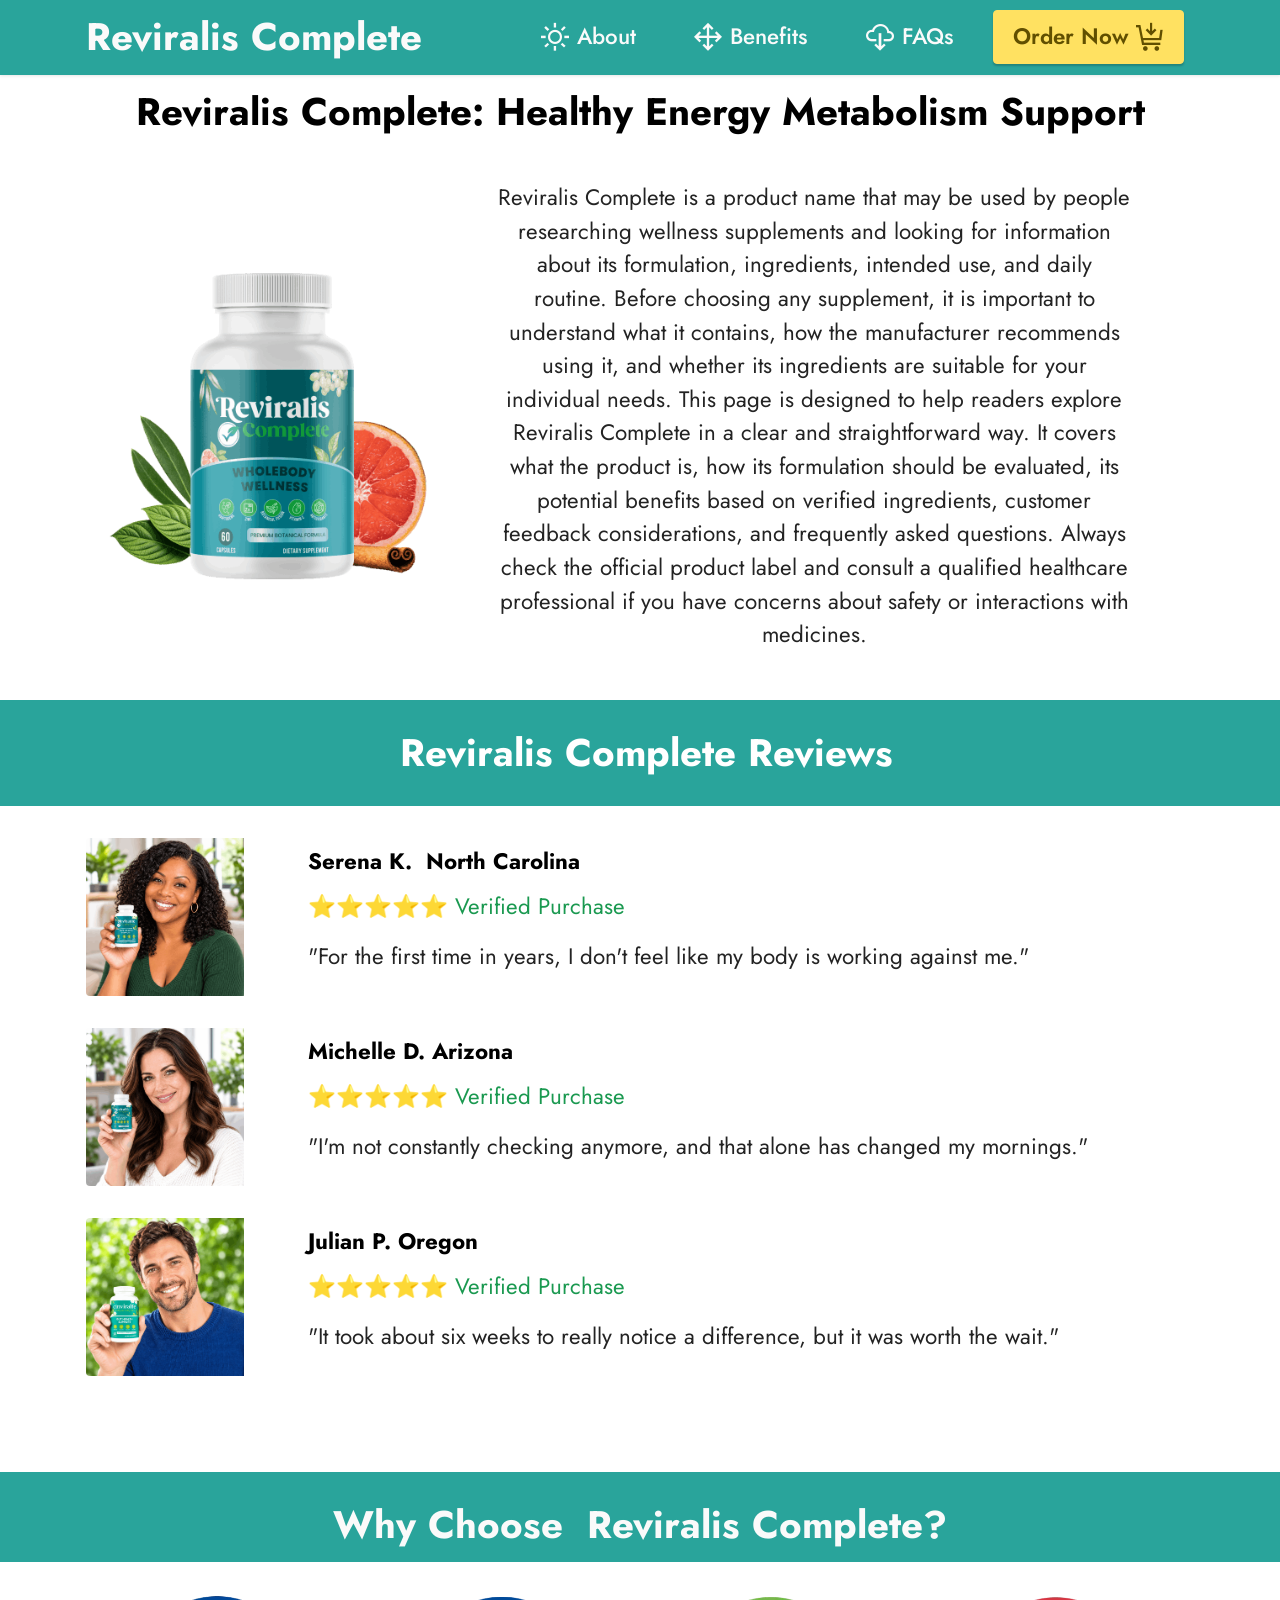
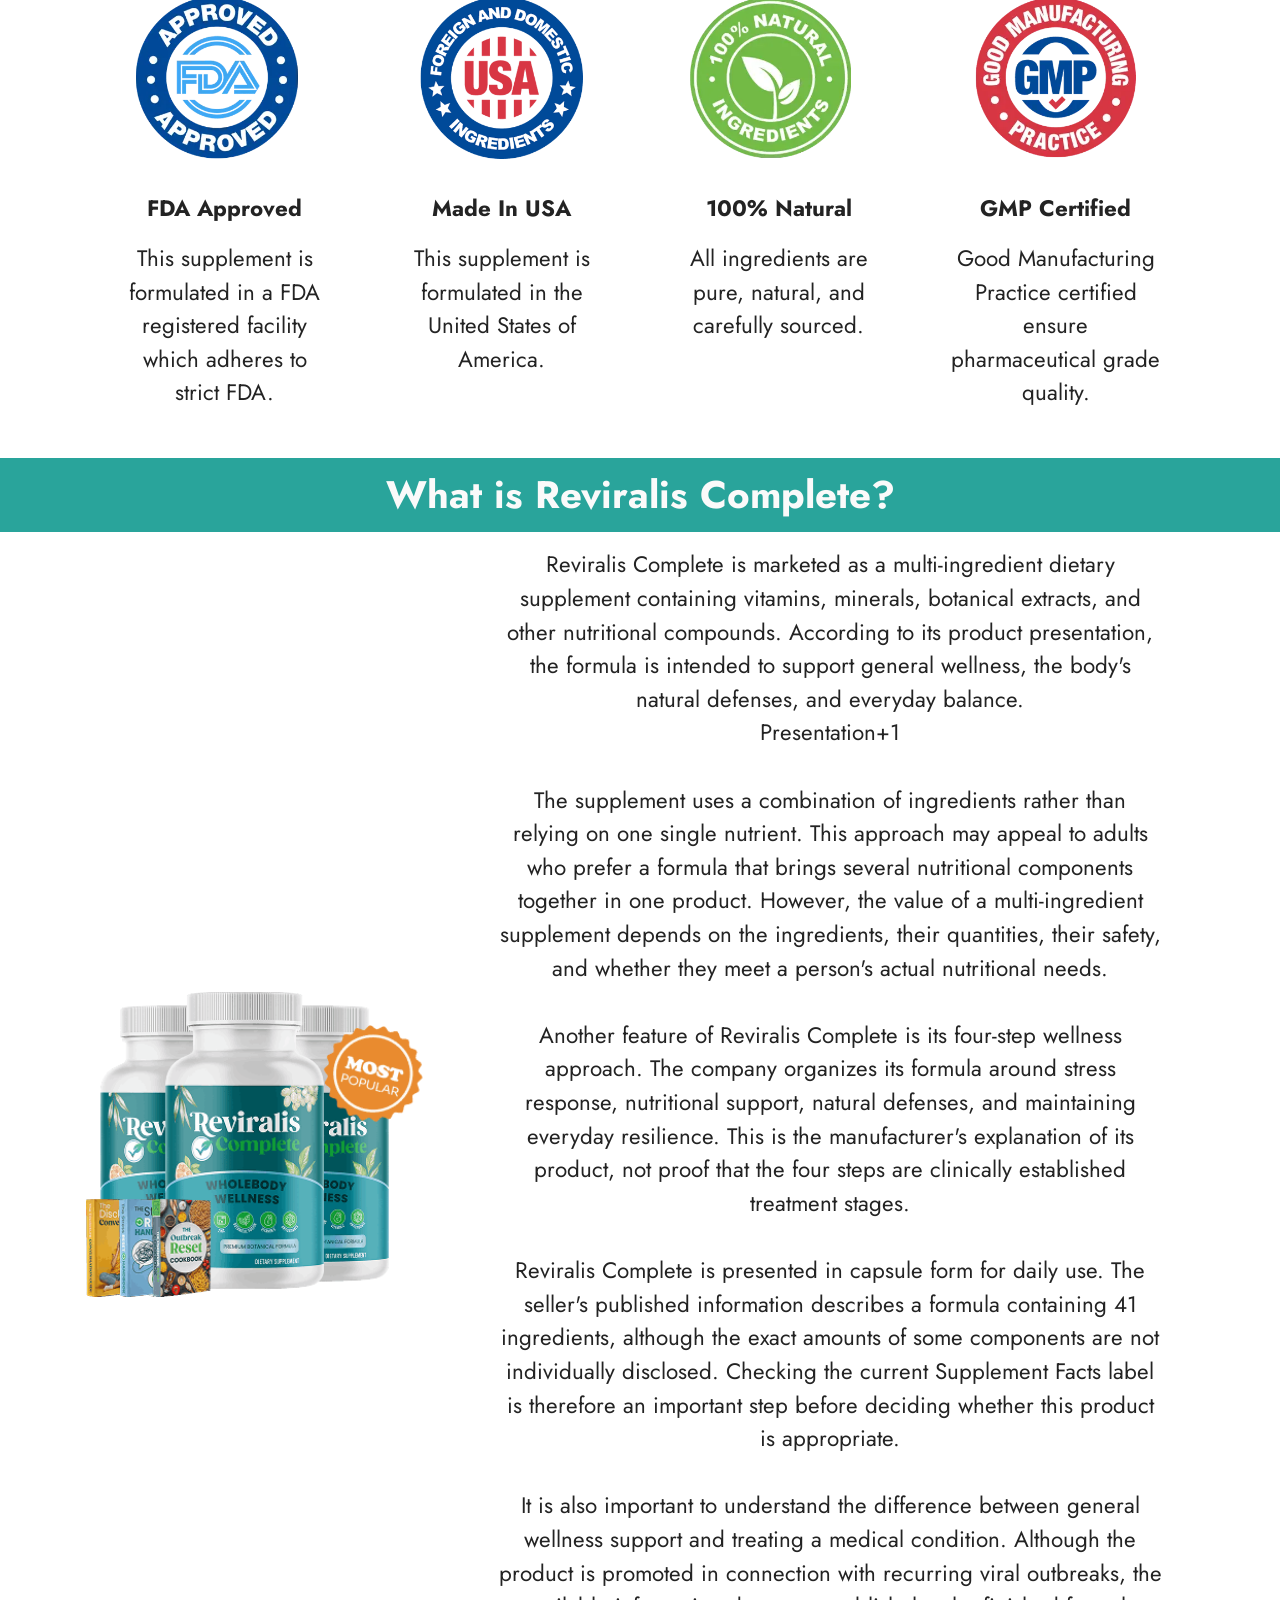
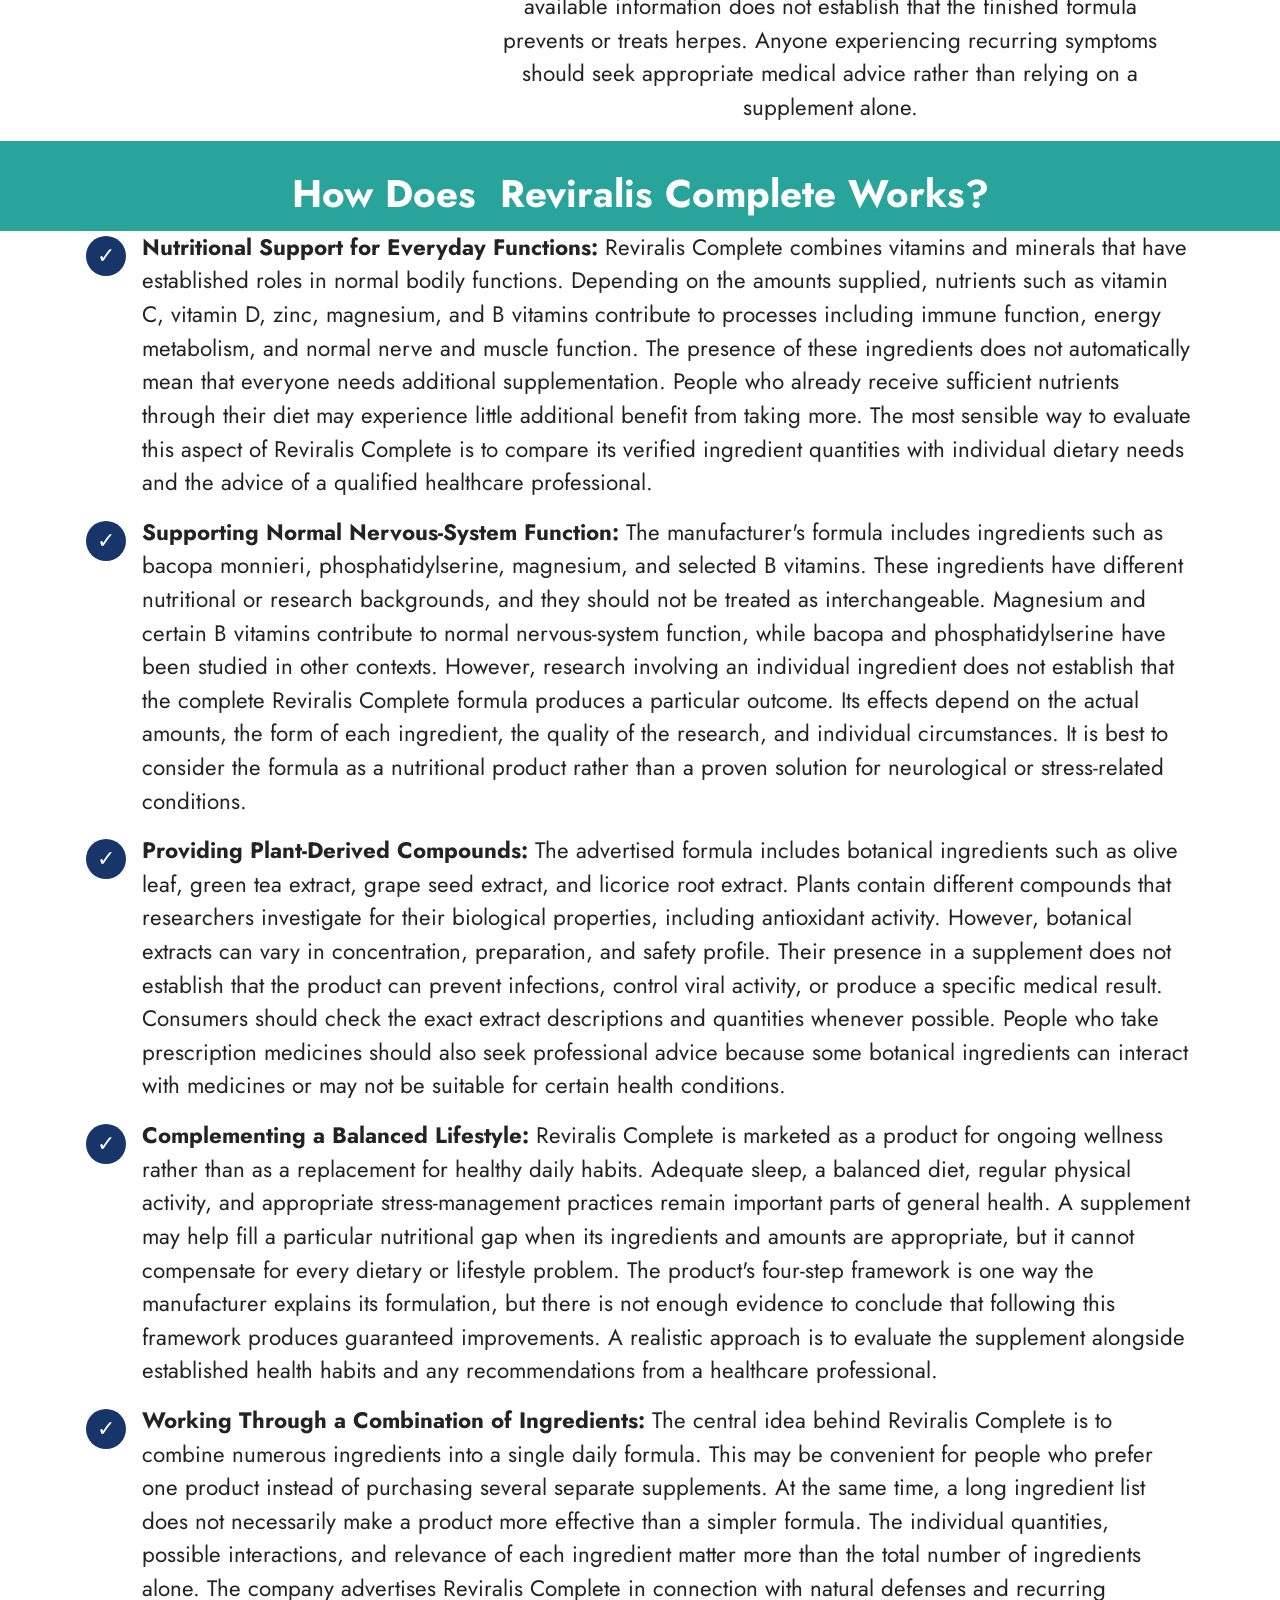
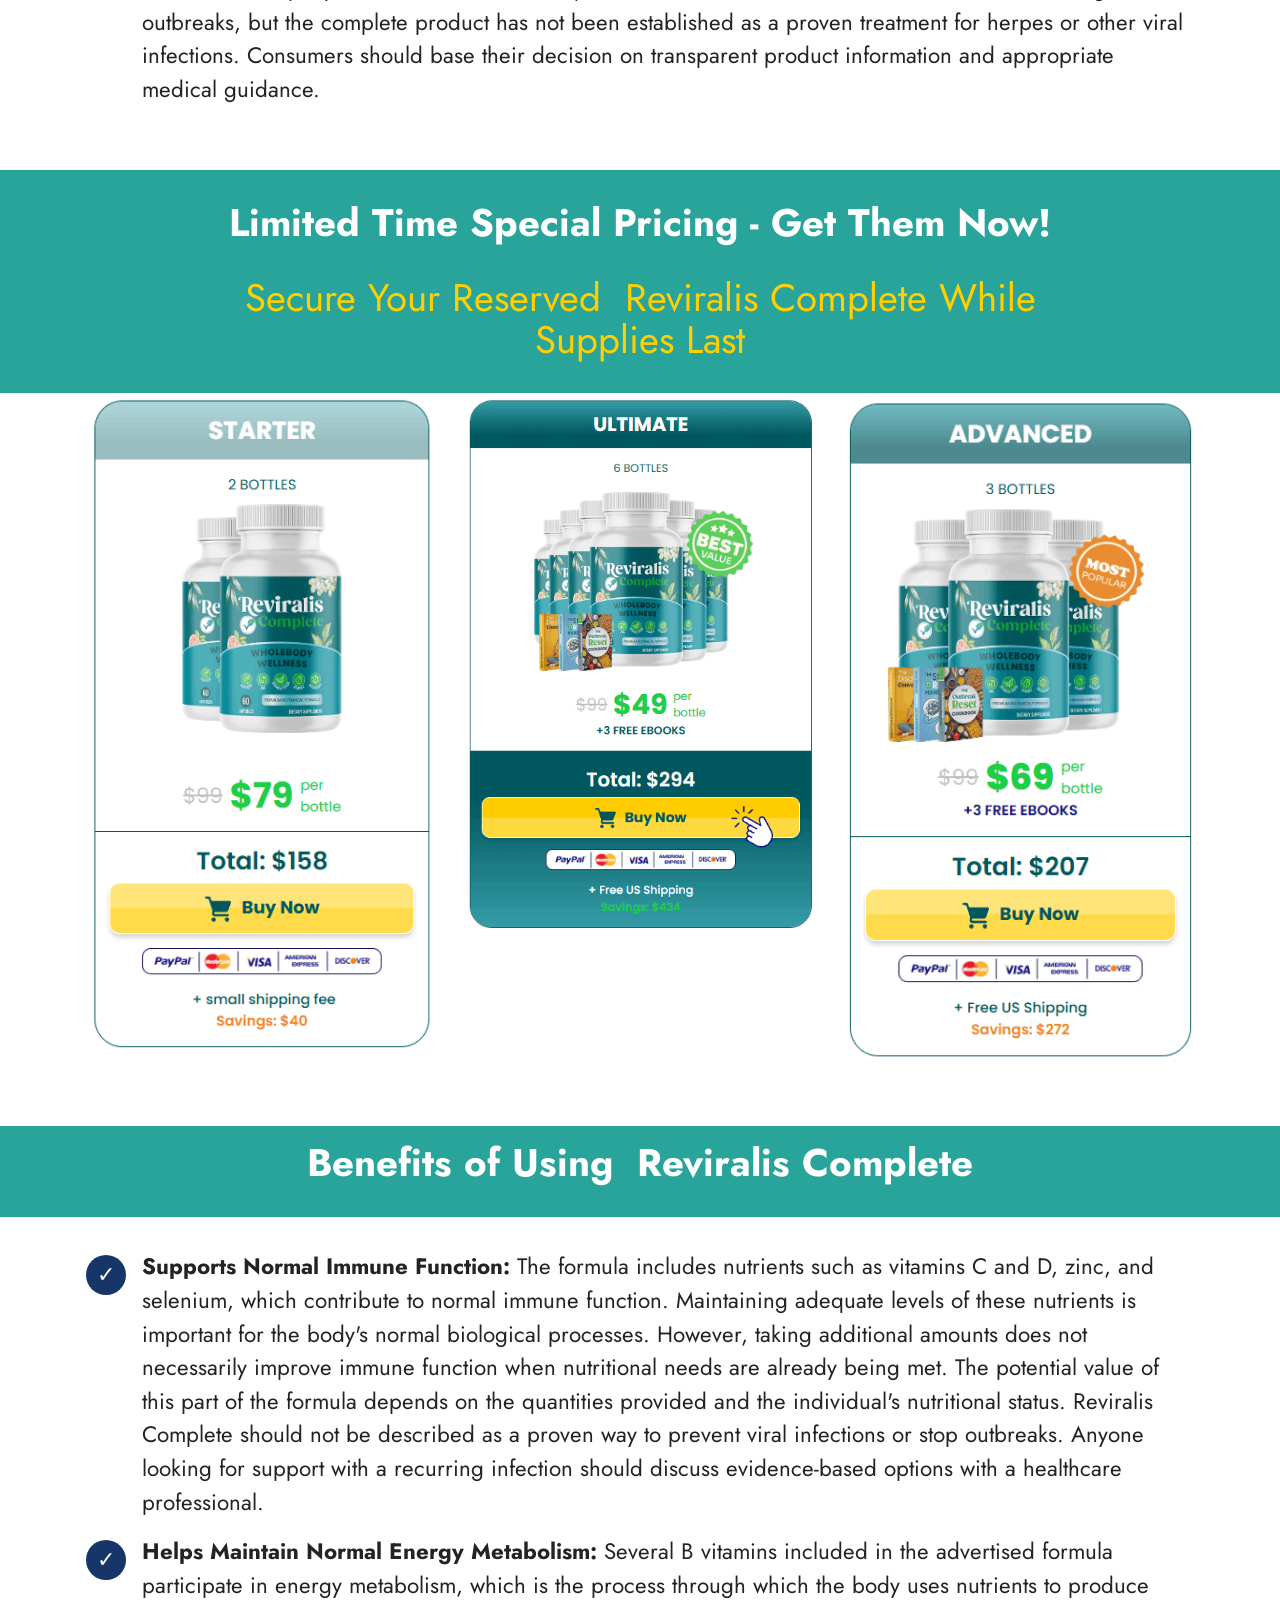
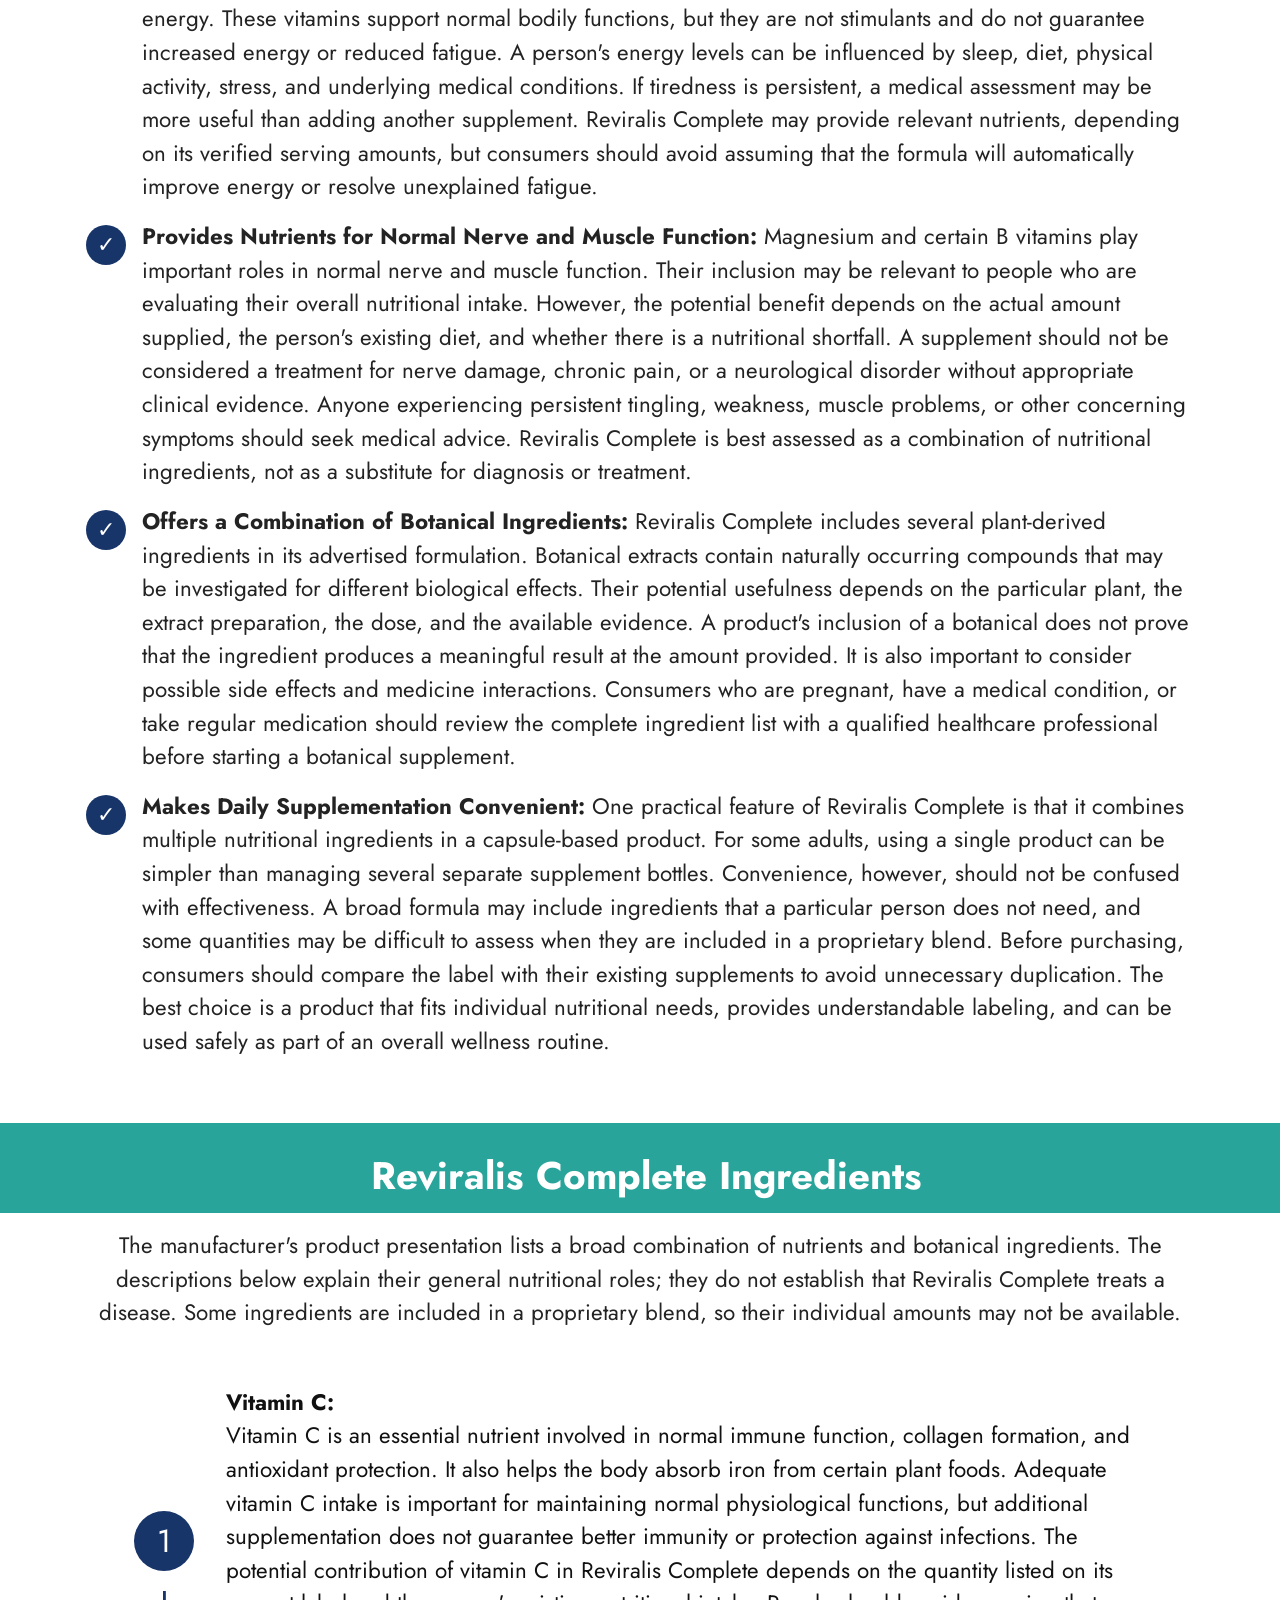
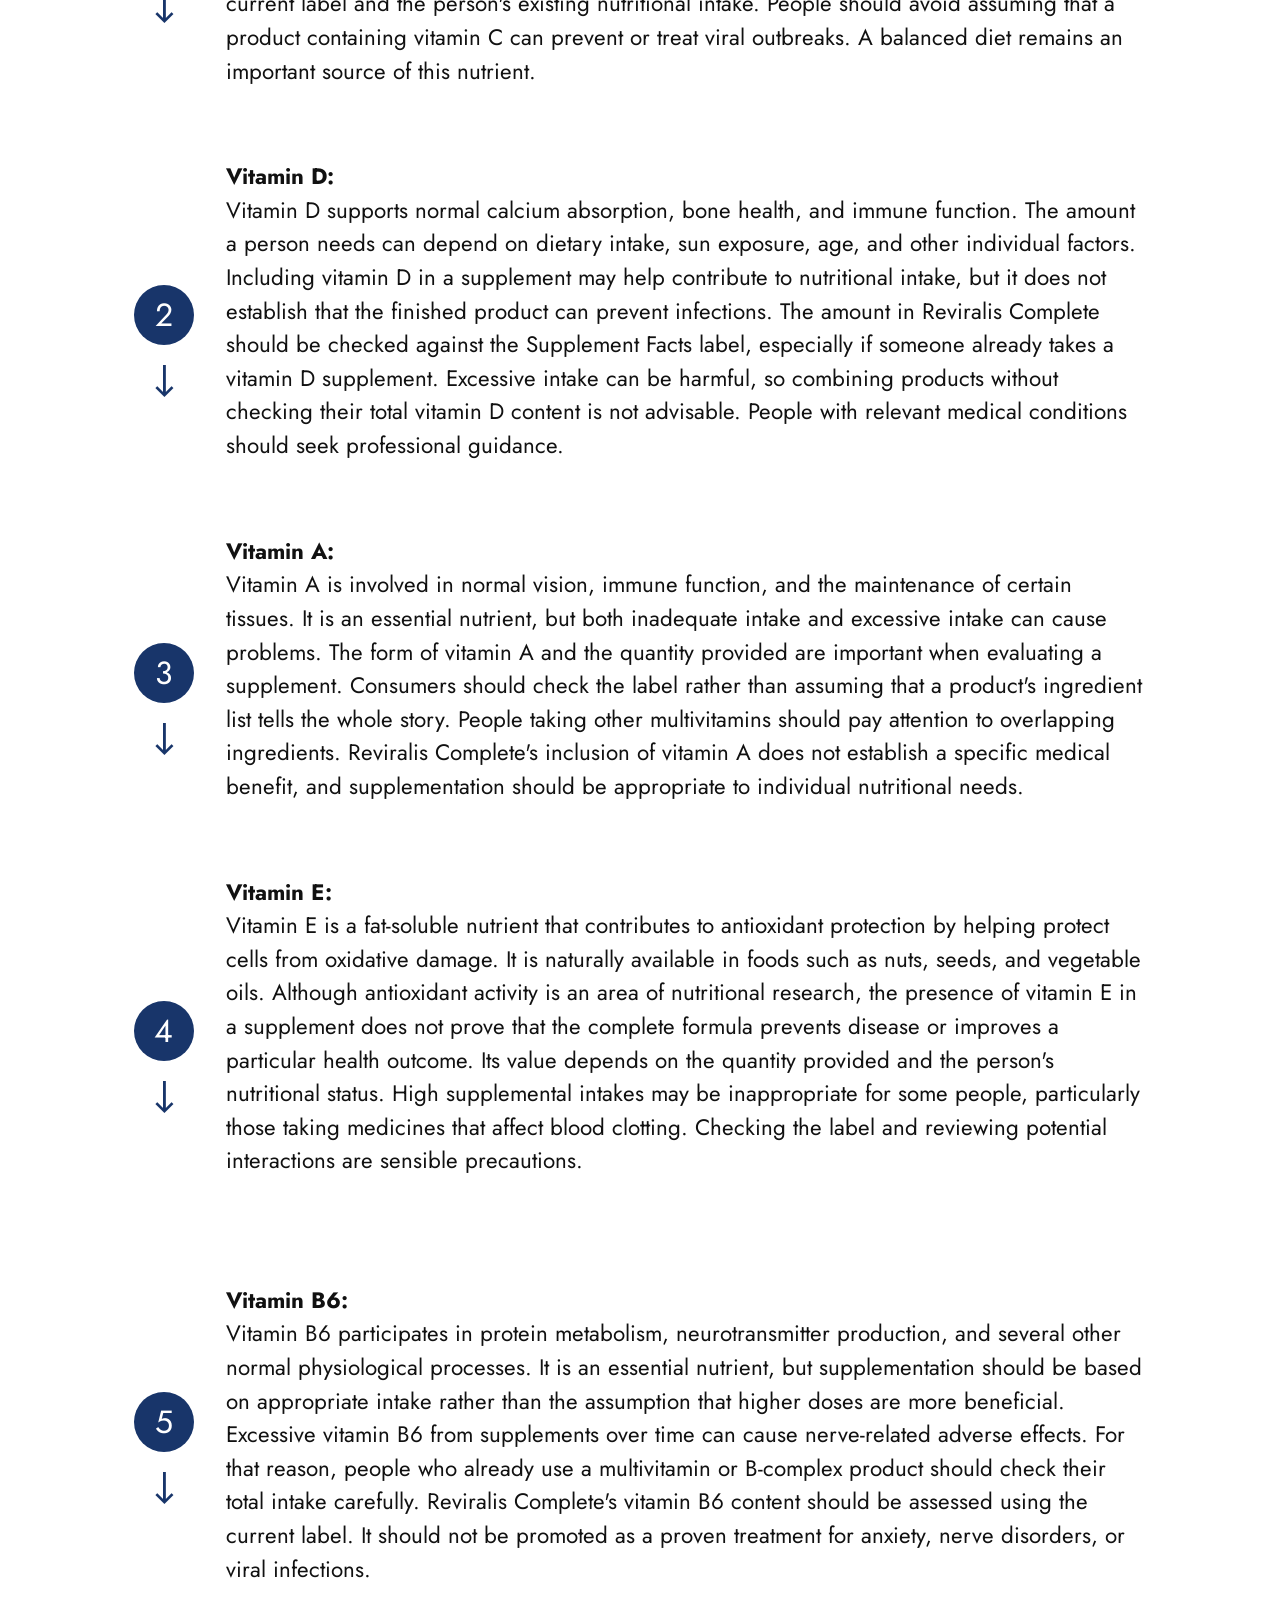
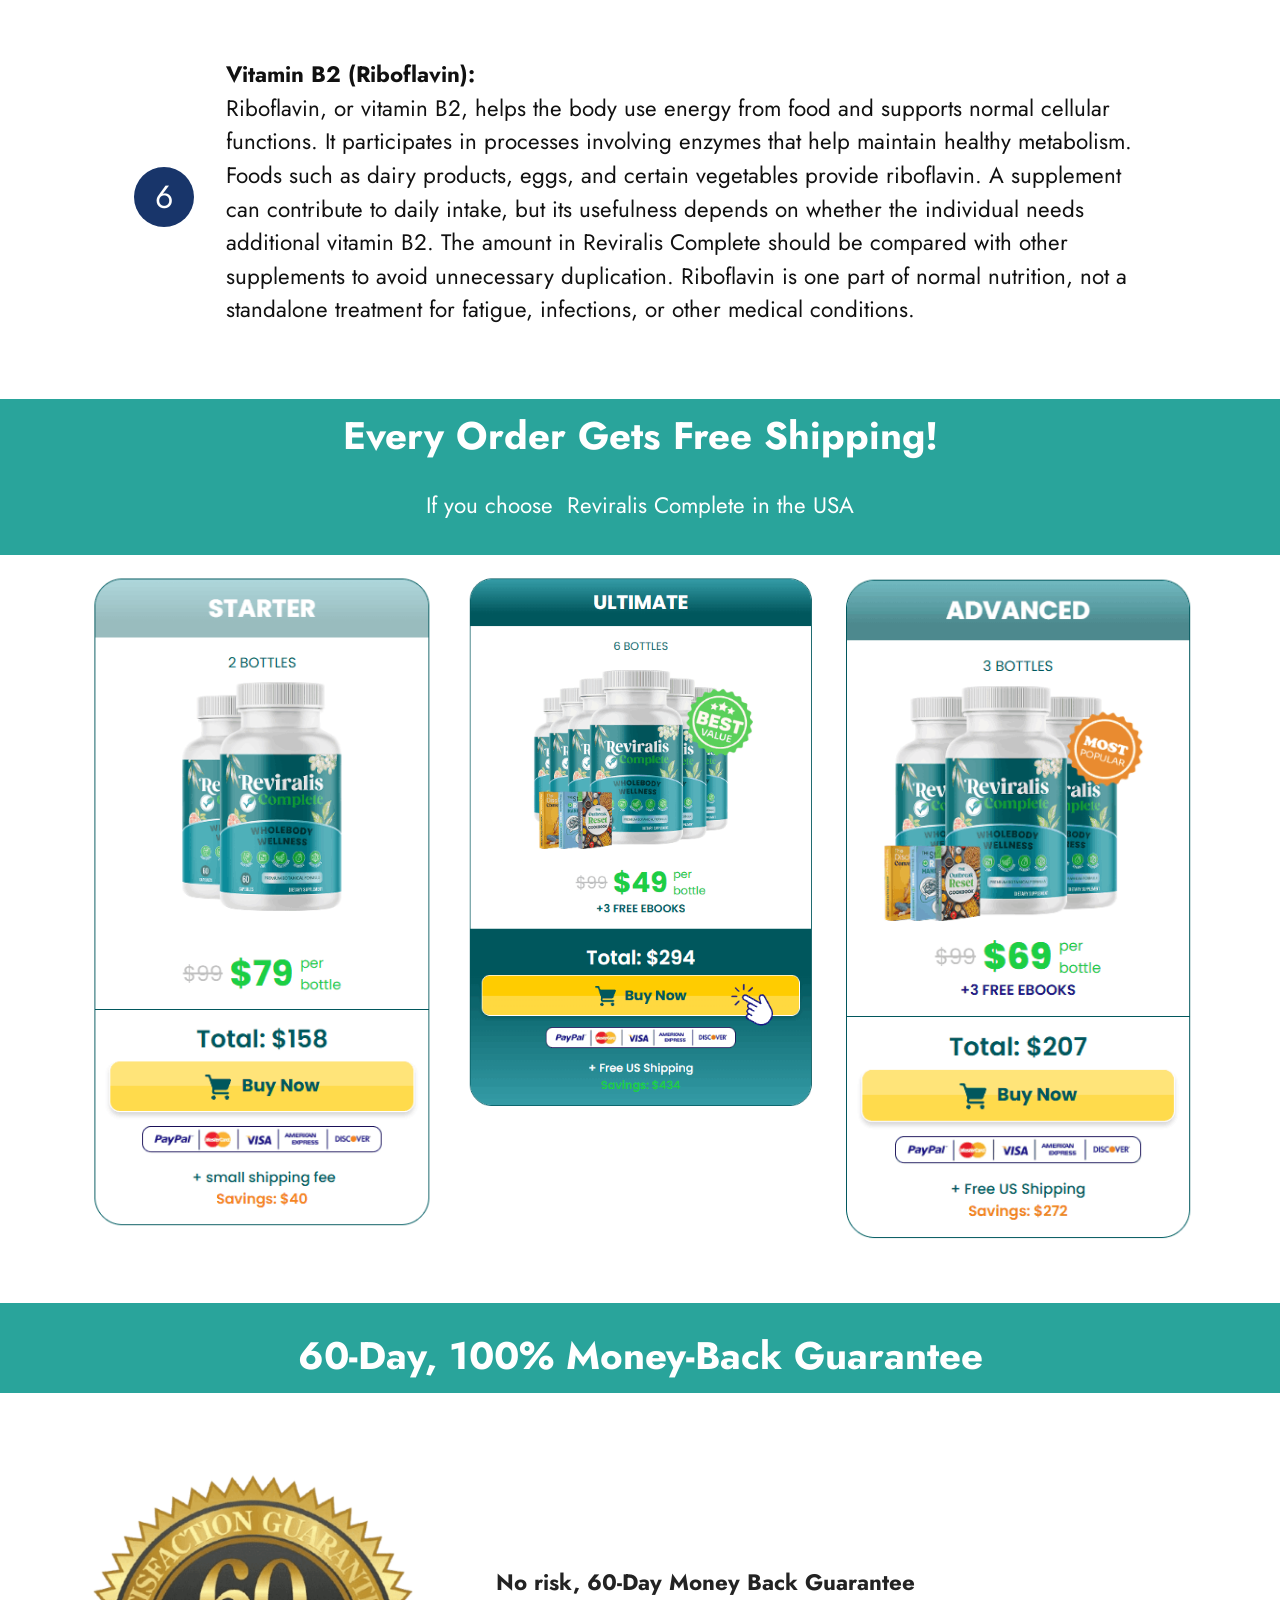
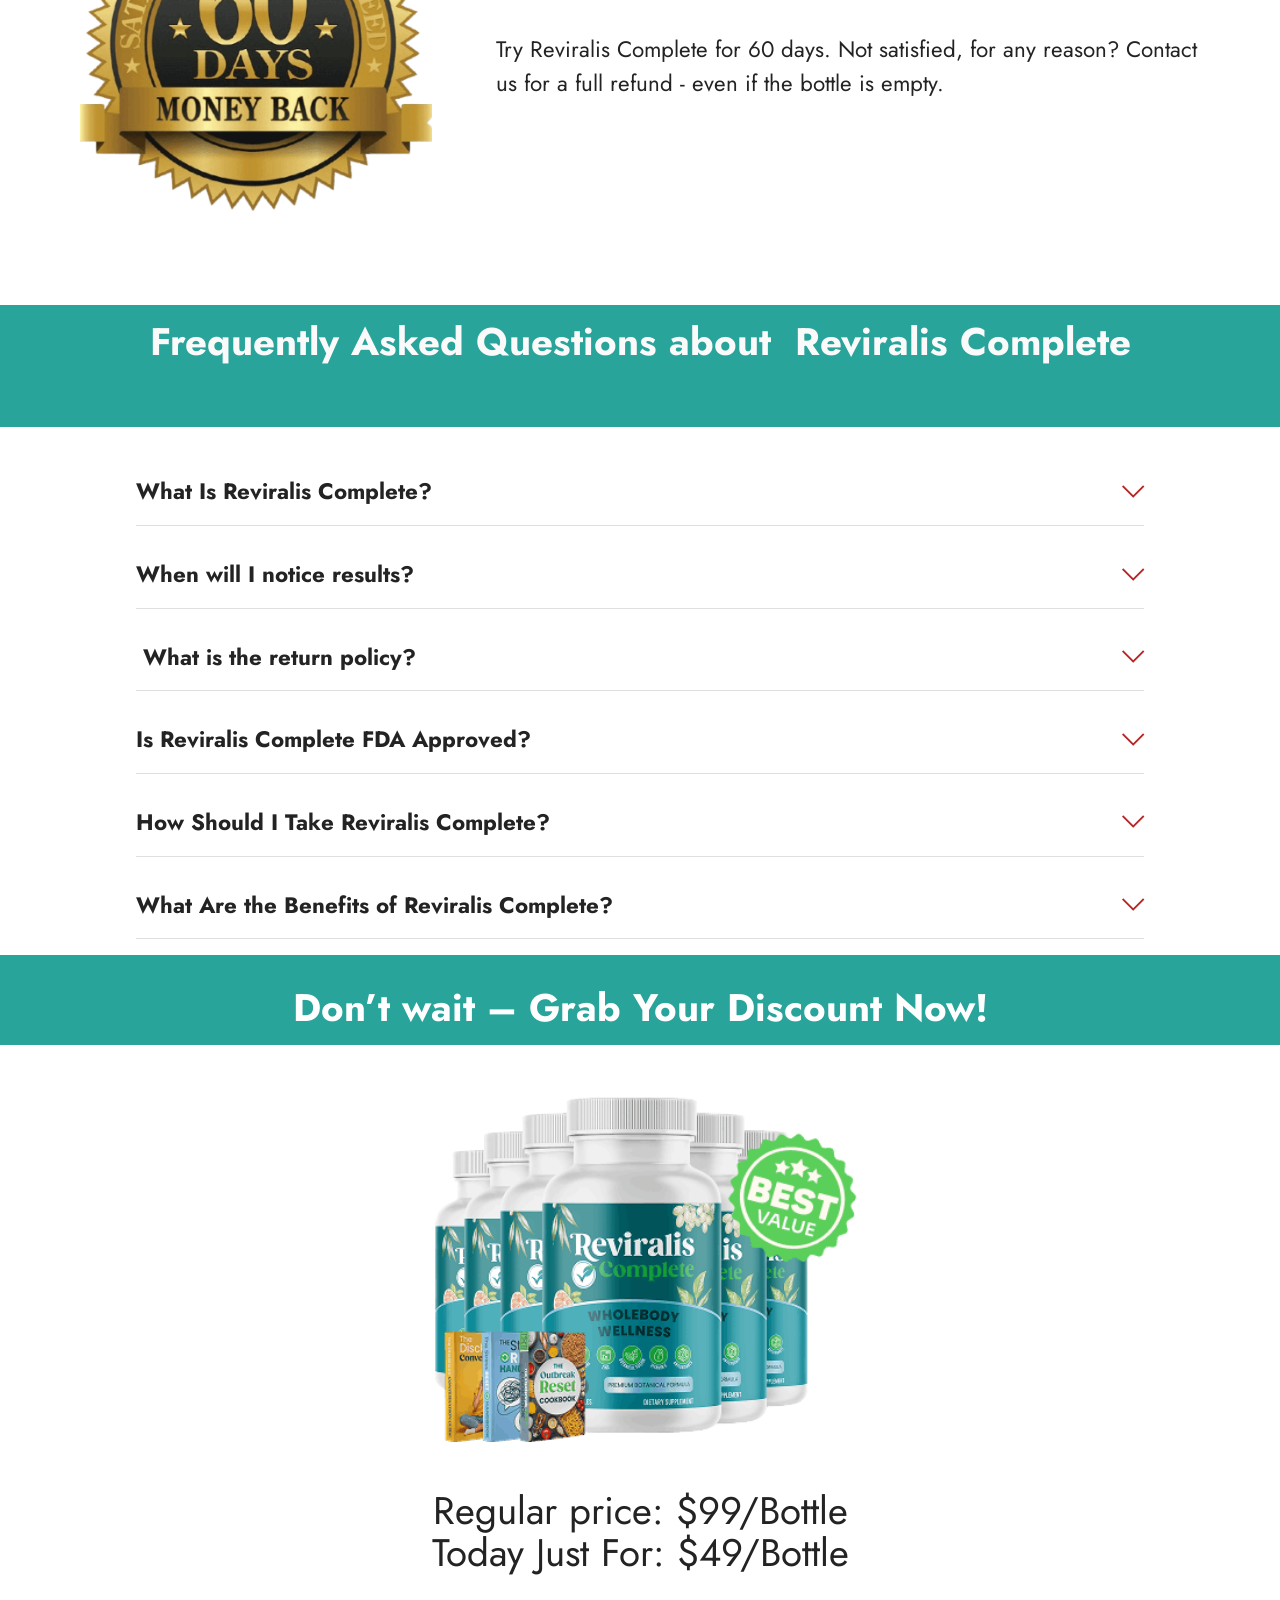
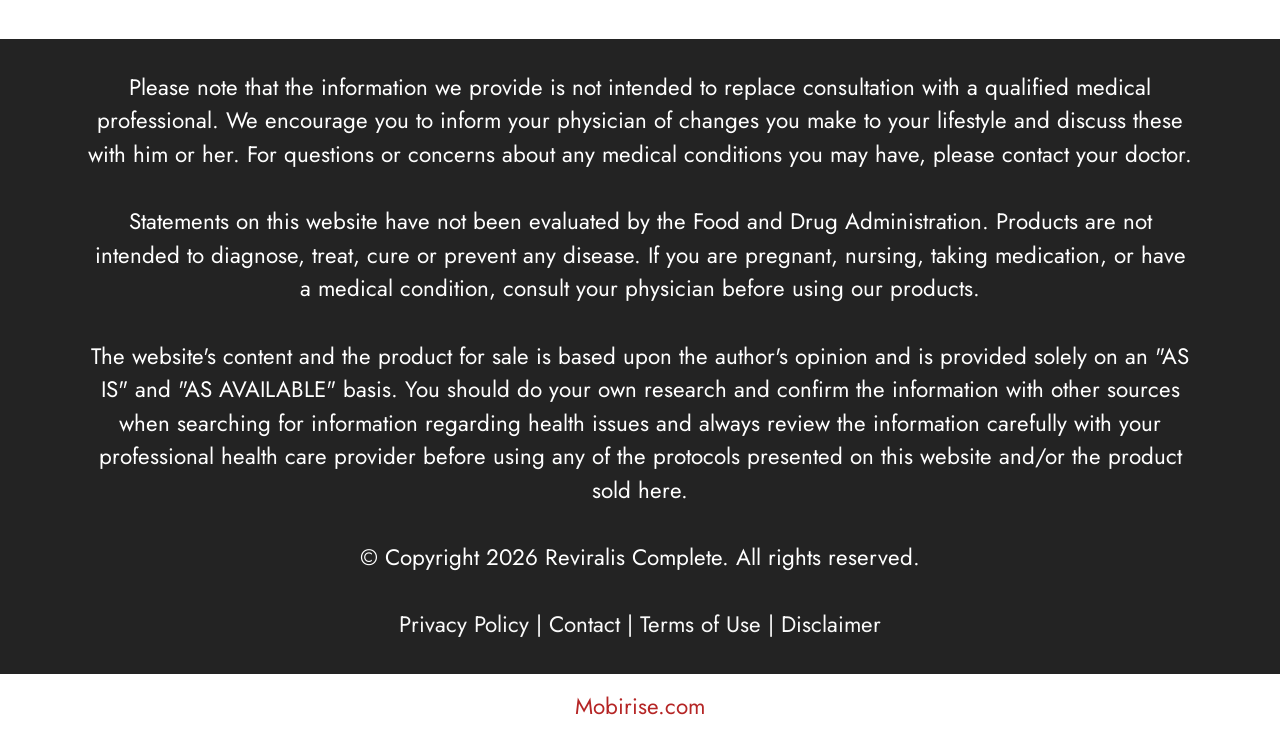
==== index.html @ b15739d3 "Add files via upload" ====
<!DOCTYPE html>
<html  lang="en">
<head>
  <!-- Site made with Mobirise Website Builder v6.1.12, https://mobirise.com -->
  <meta charset="UTF-8">
  <meta http-equiv="X-UA-Compatible" content="IE=edge">
  <meta name="generator" content="Mobirise v6.1.12, mobirise.com">
  <meta name="twitter:card" content="summary_large_image"/>
  <meta name="twitter:image:src" content="assets/images/index-meta.png">
  <meta property="og:image" content="assets/images/index-meta.png">
  <meta name="twitter:title" content="Reviralis Complete [ Official Site – Benefits & Ingredients">
  <meta name="viewport" content="width=device-width, initial-scale=1, minimum-scale=1">
  <link rel="shortcut icon" href="assets/images/banner-img-128x126.png" type="image/x-icon">
  <meta name="description" content="Explore Reviralis Complete ingredients, potential benefits, usage instructions, customer review examples, and FAQs to make an informed supplement choice.">
  
  
  <title>Reviralis Complete [ Official Site – Benefits & Ingredients</title>
  <link rel="stylesheet" href="assets/web/assets/mobirise-icons2/mobirise2.css">
  <link rel="stylesheet" href="assets/web/assets/mobirise-icons/mobirise-icons.css">
  <link rel="stylesheet" href="assets/bootstrap/css/bootstrap.min.css">
  <link rel="stylesheet" href="assets/dropdown/css/style.css">
  <link rel="stylesheet" href="assets/socicon/css/styles.css">
  <link rel="stylesheet" href="assets/theme/css/style.css">
  <link rel="preload" href="https://fonts.googleapis.com/css?family=Jost:100,200,300,400,500,600,700,800,900,100i,200i,300i,400i,500i,600i,700i,800i,900i&display=swap" as="style" onload="this.onload=null;this.rel='stylesheet'">
  <noscript><link rel="stylesheet" href="https://fonts.googleapis.com/css?family=Jost:100,200,300,400,500,600,700,800,900,100i,200i,300i,400i,500i,600i,700i,800i,900i&display=swap"></noscript>
  <link rel="preload" as="style" href="assets/mobirise/css/mbr-additional.css?v=1t5IKS"><link rel="stylesheet" href="assets/mobirise/css/mbr-additional.css?v=1t5IKS" type="text/css">

  
  
  <meta name="keywords" content="  Reviralis Complete,  Reviralis Complete,  Reviralis Complete supplement,   Reviralis Complete pills">
 <meta name="author" content="  Reviralis Complete">
		
 <link rel="canonical" href="https://www.  Reviralis Complete
/" >
</head>
<body>
  
  <section data-bs-version="5.1" class="menu menu2 cid-tB0YZQqaCG" once="menu" id="menu2-0">
    
    <nav class="navbar navbar-dropdown navbar-expand-lg">
        <div class="container">
            <div class="navbar-brand">
                
                <span class="navbar-caption-wrap"><a class="navbar-caption text-white text-primary display-2" href="index.html#features7-3"> Reviralis Complete<br></a></span>
            </div>
            <button class="navbar-toggler" type="button" data-toggle="collapse" data-bs-toggle="collapse" data-target="#navbarSupportedContent" data-bs-target="#navbarSupportedContent" aria-controls="navbarNavAltMarkup" aria-expanded="false" aria-label="Toggle navigation">
                <div class="hamburger">
                    <span></span>
                    <span></span>
                    <span></span>
                    <span></span>
                </div>
            </button>
            <div class="collapse navbar-collapse" id="navbarSupportedContent">
                <ul class="navbar-nav nav-dropdown" data-app-modern-menu="true"><li class="nav-item"><a class="nav-link link text-white text-primary display-7" href="index.html#header3-1l"><span class="mobi-mbri mobi-mbri-sun mbr-iconfont mbr-iconfont-btn"></span>About</a></li>
                    <li class="nav-item"><a class="nav-link link text-white display-7" href="index.html#content4-k"><span class="mobi-mbri mobi-mbri-drag-n-drop mbr-iconfont mbr-iconfont-btn"></span>Benefits</a></li>
                    <li class="nav-item"><a class="nav-link link text-white text-primary display-7" href="index.html#features14-2h"><span class="mobi-mbri mobi-mbri-download-2 mbr-iconfont mbr-iconfont-btn"></span>FAQs</a>
                    </li></ul>
                
                <div class="navbar-buttons mbr-section-btn"><a class="btn btn-warning display-7" href="https://375d28y7trlx3p1luqocpaljcx.hop.clickbank.net"><span class="mobi-mbri mobi-mbri-cart-add mbr-iconfont mbr-iconfont-btn"></span>Order Now</a></div>
            </div>
        </div>
    </nav>
</section>

<section data-bs-version="5.1" class="header3 cid-tB10ubWVri" id="header3-1">

    

    
    

    <div class="align-center container-fluid">
        <div class="row justify-content-center">
            <div class="col-12 col-lg-12">
                <h1 class="mbr-section-title mbr-fonts-style mb-3 display-2"><strong>Reviralis Complete: Healthy Energy Metabolism Support</strong></h1>
                
                
                
            </div>
        </div>
    </div>
</section>

<section data-bs-version="5.1" class="features6 cid-tB15AvPI4t" id="features7-3">
    <!---->
    

    
    
    <div class="container">
        <div class="card-wrapper">
            <div class="row align-items-center">
                <div class="col-12 col-lg-4">
                    <div class="image-wrapper">
                        <a href="https://375d28y7trlx3p1luqocpaljcx.hop.clickbank.net"><img src="assets/images/banner-img-413x408.png" alt="Reviralis Complete"></a>
                    </div>
                </div>
                <div class="col-12 col-lg">
                    <div class="text-box">
                        
                        <p class="mbr-text mbr-fonts-style display-5">Reviralis Complete is a product name that may be used by people researching wellness supplements and looking for information about its formulation, ingredients, intended use, and daily routine. Before choosing any supplement, it is important to understand what it contains, how the manufacturer recommends using it, and whether its ingredients are suitable for your individual needs. This page is designed to help readers explore Reviralis Complete in a clear and straightforward way. It covers what the product is, how its formulation should be evaluated, its potential benefits based on verified ingredients, customer feedback considerations, and frequently asked questions. Always check the official product label and consult a qualified healthcare professional if you have concerns about safety or interactions with medicines.<br></p>
                        
                        
                    </div>
                </div>
            </div>
        </div>
    </div>
</section>

<section data-bs-version="5.1" class="content4 cid-v9ZbLS1f8Q" id="content4-27">
    

    
    
    <div class="container">
        <div class="row justify-content-center">
            <div class="title col-md-12 col-lg-12">
                <h3 class="mbr-section-title mbr-fonts-style align-center mb-4 display-2"><div><strong></strong></div></h3>
                <h1 class="mbr-section-subtitle align-center mbr-fonts-style mb-4 display-2"><strong>&nbsp;Reviralis Complete Reviews</strong></h1>
                
            </div>
        </div>
    </div>
</section>

<section data-bs-version="5.1" class="team2 cid-vaVHwZ0P2d" xmlns="http://www.w3.org/1999/html" id="team2-2p">
    

    
    
    <div class="container">
        <div class="item features-image">
            <div class="item-wrapper">
                <div class="row align-items-center">
                    <div class="col-12 col-md-2">
                        <div class="image-wrapper">
                            <img src="assets/images/f15ad132-2e4e-4710-97ac-e9743ca04738-375x375.png" alt="Serena K.  North Carolina">
                        </div>
                    </div>
                    <div class="col-12 col-md">
                        <div class="card-box">
                            <h2 class="card-title mbr-fonts-style m-0 mb-3 display-5"><strong>Serena K.&nbsp; North Carolina</strong></h2>
                            <h2 class="card-subtitle mbr-fonts-style mb-3 display-5">⭐⭐⭐⭐⭐ Verified Purchase&nbsp;</h2>
                            <p class="mbr-text mbr-fonts-style display-7">"For the first time in years, I don't feel like my body is working against me."</p>
                            
                        </div>
                    </div>
                </div>
            </div>
        </div>
        <div class="item features-image">
            <div class="item-wrapper">
                <div class="row align-items-center">
                    <div class="col-12 col-md-2">
                        <div class="image-wrapper">
                            <img src="assets/images/1cdfa59e-c52a-4f08-b46d-6c9d277cc973-375x375.png" alt="Michelle D. Arizona">
                        </div>
                    </div>
                    <div class="col-12 col-md">
                        <div class="card-box">
                            <h2 class="card-title mbr-fonts-style m-0 mb-3 display-7"><strong>Michelle D. Arizona</strong></h2>
                            <h2 class="card-subtitle mbr-fonts-style mb-3 display-5">⭐⭐⭐⭐⭐ Verified Purchase&nbsp;</h2>
                            <p class="mbr-text mbr-fonts-style display-7">"I'm not constantly checking anymore, and that alone has changed my mornings."<br></p>
                            
                        </div>
                    </div>
                </div>
            </div>
        </div>
        <div class="item features-image">
            <div class="item-wrapper">
                <div class="row align-items-center">
                    <div class="col-12 col-md-2">
                        <div class="image-wrapper">
                            <img src="assets/images/f7b04582-d035-4d9d-aeac-5523f825639e-375x375.png" alt="Julian P. Oregon">
                        </div>
                    </div>
                    <div class="col-12 col-md">
                        <div class="card-box">
                            <h2 class="card-title mbr-fonts-style m-0 mb-3 display-5"><strong>Julian P. Oregon</strong></h2>
                            <h2 class="card-subtitle mbr-fonts-style mb-3 display-5">⭐⭐⭐⭐⭐ Verified Purchase&nbsp;</h2>
                            <p class="mbr-text mbr-fonts-style display-7">"It took about six weeks to really notice a difference, but it was worth the wait."<br></p>
                            
                        </div>
                    </div>
                </div>
            </div>
        </div>
    </div>
</section>

<section data-bs-version="5.1" class="header3 cid-vaVJowMobt" id="header3-2q">

    

    
    

    <div class="align-center container">
        <div class="row justify-content-center">
            <div class="col-12 col-lg-12">
                
                <h2 class="mbr-section-subtitle mbr-fonts-style mb-3 display-2"><strong>Why Choose&nbsp; Reviralis Complete</strong><strong style="font-size: 2.4rem;">?</strong></h2>
                
                
            </div>
        </div>
    </div>
</section>

<section data-bs-version="5.1" class="gallery3 cid-tB9ez4cVTX" id="gallery3-1r">
    
    
    <div class="container">
        
        <div class="row mt-4">
            <div class="item features-image сol-12 col-md-6 col-lg-3 active">
                <div class="item-wrapper">
                    <div class="item-img">
                        <img src="assets/images/fda-approved.webp" alt="Reviralis Complete FDA Approved" data-slide-to="0" data-bs-slide-to="0">
                    </div>
                    <div class="item-content">
                        <h5 class="item-title mbr-fonts-style display-7"><strong>FDA Approved</strong></h5>
                        
                        <p class="mbr-text mbr-fonts-style mt-3 display-7">This supplement is formulated in a FDA registered facility which adheres to strict FDA.</p>
                    </div>
                    
                </div>
            </div>
            
            <div class="item features-image сol-12 col-md-6 col-lg-3">
                <div class="item-wrapper">
                    <div class="item-img">
                        <img src="assets/images/made-in-usa-500x300.webp" alt="Reviralis Complete Made In Usa" data-slide-to="1" data-bs-slide-to="1">
                    </div>
                    <div class="item-content">
                        <h5 class="item-title mbr-fonts-style display-7"><strong>Made In USA</strong></h5>
                        
                        <p class="mbr-text mbr-fonts-style mt-3 display-7">This supplement is formulated in the United States of America.</p>
                    </div>
                    
                </div>
            </div><div class="item features-image сol-12 col-md-6 col-lg-3">
                <div class="item-wrapper">
                    <div class="item-img">
                        <img src="assets/images/100-natural-500x300.webp" alt="Reviralis Complete All Natural" data-slide-to="2" data-bs-slide-to="2">
                    </div>
                    <div class="item-content">
                        <h5 class="item-title mbr-fonts-style display-7"><strong>100% Natural</strong></h5>
                        
                        <p class="mbr-text mbr-fonts-style mt-3 display-7">All ingredients are pure, natural, and carefully sourced.</p>
                    </div>
                    
                </div>
            </div>
            <div class="item features-image сol-12 col-md-6 col-lg-3">
                <div class="item-wrapper">
                    <div class="item-img">
                        <img src="assets/images/gmp-certified-500x300.webp" alt="Reviralis Complete GMP Certified" title="">
                    </div>
                    <div class="item-content">
                        <h5 class="item-title mbr-fonts-style display-7"><strong>GMP Certified</strong></h5>
                        
                        <p class="mbr-text mbr-fonts-style mt-3 display-7">Good Manufacturing Practice certified ensure pharmaceutical grade quality.</p>
                    </div>
                    
                </div>
            </div>
        </div>
    </div>
</section>

<section data-bs-version="5.1" class="header3 cid-tB83YwBUMj" id="header3-1l">

    

    
    

    <div class="align-center container">
        <div class="row justify-content-center">
            <div class="col-12 col-lg-12">
                
                <h2 class="mbr-section-subtitle mbr-fonts-style mb-3 display-2"><strong>What is Reviralis Complete</strong><strong style="font-size: 2.4rem;">?</strong></h2>
                
                
            </div>
        </div>
    </div>
</section>

<section data-bs-version="5.1" class="header11 cid-tB1vWdJbT6" id="header11-a">

    

    
    

    <div class="container">
        <div class="row justify-content-center">
            <div class="col-12 col-md-4 image-wrapper">
                <a href="https://375d28y7trlx3p1luqocpaljcx.hop.clickbank.net"><img class="w-100" src="assets/images/advanced-product201-338x296.png" alt="Reviralis Complete"></a>
            </div>
            <div class="col-12 col-md">
                <div class="text-wrapper text-center">
                    
                    <p class="mbr-text mbr-fonts-style display-7">Reviralis Complete is marketed as a multi-ingredient dietary supplement containing vitamins, minerals, botanical extracts, and other nutritional compounds. According to its product presentation, the formula is intended to support general wellness, the body's natural defenses, and everyday balance. <br>Presentation+1<br><br>The supplement uses a combination of ingredients rather than relying on one single nutrient. This approach may appeal to adults who prefer a formula that brings several nutritional components together in one product. However, the value of a multi-ingredient supplement depends on the ingredients, their quantities, their safety, and whether they meet a person's actual nutritional needs.<br><br>Another feature of Reviralis Complete is its four-step wellness approach. The company organizes its formula around stress response, nutritional support, natural defenses, and maintaining everyday resilience. This is the manufacturer's explanation of its product, not proof that the four steps are clinically established treatment stages.<br><br>Reviralis Complete is presented in capsule form for daily use. The seller's published information describes a formula containing 41 ingredients, although the exact amounts of some components are not individually disclosed. Checking the current Supplement Facts label is therefore an important step before deciding whether this product is appropriate.<br><br>It is also important to understand the difference between general wellness support and treating a medical condition. Although the product is promoted in connection with recurring viral outbreaks, the available information does not establish that the finished formula prevents or treats herpes. Anyone experiencing recurring symptoms should seek appropriate medical advice rather than relying on a supplement alone.<br></p>
                    
                </div>
            </div>
        </div>
    </div>
</section>

<section data-bs-version="5.1" class="header3 cid-tB85bPoWQz" id="header3-1m">

    

    
    

    <div class="align-center container">
        <div class="row justify-content-center">
            <div class="col-12 col-lg-12">
                
                <h2 class="mbr-section-subtitle mbr-fonts-style mb-3 display-2"><strong>How Does&nbsp; Reviralis Complete&nbsp;</strong><strong style="font-size: 2.4rem;">Works?</strong></h2>
                
                
            </div>
        </div>
    </div>
</section>

<section data-bs-version="5.1" class="content8 cid-vzjrwBXoTt" id="content8-39">
    
    <div class="container">
        <div class="row justify-content-center">
            <div class="counter-container col-md-12 col-lg-12">
                
                <div class="mbr-text mbr-fonts-style display-7">
                    <ul>
                        <li><strong style="font-size: 1.4rem;">Nutritional Support for Everyday Functions: </strong><span style="font-size: 1.4rem;">Reviralis Complete combines vitamins and minerals that have established roles in normal bodily functions. Depending on the amounts supplied, nutrients such as vitamin C, vitamin D, zinc, magnesium, and B vitamins contribute to processes including immune function, energy metabolism, and normal nerve and muscle function. The presence of these ingredients does not automatically mean that everyone needs additional supplementation. People who already receive sufficient nutrients through their diet may experience little additional benefit from taking more. The most sensible way to evaluate this aspect of Reviralis Complete is to compare its verified ingredient quantities with individual dietary needs and the advice of a qualified healthcare professional.</span><br></li><li><strong style="font-size: 1.4rem;">Supporting Normal Nervous-System Function:</strong><span style="font-size: 1.4rem;">&nbsp;The manufacturer's formula includes ingredients such as bacopa monnieri, phosphatidylserine, magnesium, and selected B vitamins. These ingredients have different nutritional or research backgrounds, and they should not be treated as interchangeable. Magnesium and certain B vitamins contribute to normal nervous-system function, while bacopa and phosphatidylserine have been studied in other contexts. However, research involving an individual ingredient does not establish that the complete Reviralis Complete formula produces a particular outcome. Its effects depend on the actual amounts, the form of each ingredient, the quality of the research, and individual circumstances. It is best to consider the formula as a nutritional product rather than a proven solution for neurological or stress-related conditions.</span></li><li><strong style="font-size: 1.4rem;">Providing Plant-Derived Compounds: </strong><span style="font-size: 1.4rem;">The advertised formula includes botanical ingredients such as olive leaf, green tea extract, grape seed extract, and licorice root extract. Plants contain different compounds that researchers investigate for their biological properties, including antioxidant activity. However, botanical extracts can vary in concentration, preparation, and safety profile. Their presence in a supplement does not establish that the product can prevent infections, control viral activity, or produce a specific medical result. Consumers should check the exact extract descriptions and quantities whenever possible. People who take prescription medicines should also seek professional advice because some botanical ingredients can interact with medicines or may not be suitable for certain health conditions.</span></li><li><span style="font-size: 1.4rem;"><strong>Complementing a Balanced Lifestyle:</strong>&nbsp;Reviralis Complete is marketed as a product for ongoing wellness rather than as a replacement for healthy daily habits. Adequate sleep, a balanced diet, regular physical activity, and appropriate stress-management practices remain important parts of general health. A supplement may help fill a particular nutritional gap when its ingredients and amounts are appropriate, but it cannot compensate for every dietary or lifestyle problem. The product's four-step framework is one way the manufacturer explains its formulation, but there is not enough evidence to conclude that following this framework produces guaranteed improvements. A realistic approach is to evaluate the supplement alongside established health habits and any recommendations from a healthcare professional.</span></li><li><span style="font-size: 1.4rem;"><strong>Working Through a Combination of Ingredients:</strong>&nbsp;The central idea behind Reviralis Complete is to combine numerous ingredients into a single daily formula. This may be convenient for people who prefer one product instead of purchasing several separate supplements. At the same time, a long ingredient list does not necessarily make a product more effective than a simpler formula. The individual quantities, possible interactions, and relevance of each ingredient matter more than the total number of ingredients alone. The company advertises Reviralis Complete in connection with natural defenses and recurring outbreaks, but the complete product has not been established as a proven treatment for herpes or other viral infections. Consumers should base their decision on transparent product information and appropriate medical guidance.</span></li>
                    </ul>
                </div>
            </div>
        </div>
    </div>
</section>

<section data-bs-version="5.1" class="content4 cid-tB1yuhcVVi" id="content4-g">
    

    
    
    <div class="container">
        <div class="row justify-content-center">
            <div class="title col-md-12 col-lg-10">
                <h3 class="mbr-section-title mbr-fonts-style align-center mb-4 display-2"><strong>Limited Time Special Pricing - Get Them Now!</strong></h3>
                <h4 class="mbr-section-subtitle align-center mbr-fonts-style mb-4 display-2">Secure Your Reserved&nbsp; Reviralis Complete While Supplies Last</h4>
                
            </div>
        </div>
    </div>
</section>

<section data-bs-version="5.1" class="team1 cid-tB1z7NONXX" id="team1-h">
    

    
    
    <div class="container">
        <div class="row justify-content-center">
            
            <div class="col-sm-6 col-lg-4">
                <div class="card-wrap">
                    <div class="image-wrap">
                        <a href="https://375d28y7trlx3p1luqocpaljcx.hop.clickbank.net"><img src="assets/images/screenshot202026-10-2820061120-372x702.png" alt="Reviralis Complete 2 bottle"></a>
                    </div>
                    <div class="content-wrap">
                        
                        
                        
                        
                        
                    </div>
                </div>
            </div>

            <div class="col-sm-6 col-lg-4">
                <div class="card-wrap">
                    <div class="image-wrap">
                        <a href="https://375d28y7trlx3p1luqocpaljcx.hop.clickbank.net"><img src="assets/images/screenshot202026-10-2820061142-467x722.png" alt="Reviralis Complete 6 bottle"></a>
                    </div>
                    <div class="content-wrap">
                        
                        
                        
                        
                        
                    </div>
                </div>
            </div>

            <div class="col-sm-6 col-lg-4">
                <div class="card-wrap">
                    <div class="image-wrap">
                        <a href="https://375d28y7trlx3p1luqocpaljcx.hop.clickbank.net"><img src="assets/images/screenshot202026-10-2820061212-365x702.png" alt="Reviralis Complete 3 bottle"></a>
                    </div>
                    <div class="content-wrap">
                        
                        
                        
                        
                        
                    </div>
                </div>
            </div>

            
        </div>
    </div>
</section>

<section data-bs-version="5.1" class="content4 cid-tB1A34S1NT" id="content4-k">
    

    
    
    <div class="container">
        <div class="row justify-content-center">
            <div class="title col-md-12 col-lg-12">
                <h3 class="mbr-section-title mbr-fonts-style align-center mb-4 display-2"><strong>Benefits of Using&nbsp; Reviralis Complete</strong></h3>
                
                
            </div>
        </div>
    </div>
</section>

<section data-bs-version="5.1" class="content8 cid-vaVV1S4Gw6" id="content8-2r">
    
    <div class="container">
        <div class="row justify-content-center">
            <div class="counter-container col-md-12 col-lg-12">
                
                <div class="mbr-text mbr-fonts-style display-7">
                    <div><strong><br></strong></div><ul>
                        <li><strong style="font-size: 1.4rem;">Supports Normal Immune Function: </strong><span style="font-size: 1.4rem;">The formula includes nutrients such as vitamins C and D, zinc, and selenium, which contribute to normal immune function. Maintaining adequate levels of these nutrients is important for the body's normal biological processes. However, taking additional amounts does not necessarily improve immune function when nutritional needs are already being met. The potential value of this part of the formula depends on the quantities provided and the individual's nutritional status. Reviralis Complete should not be described as a proven way to prevent viral infections or stop outbreaks. Anyone looking for support with a recurring infection should discuss evidence-based options with a healthcare professional.</span></li><li><strong style="font-size: 1.4rem;">Helps Maintain Normal Energy Metabolism:</strong><span style="font-size: 1.4rem;">&nbsp;Several B vitamins included in the advertised formula participate in energy metabolism, which is the process through which the body uses nutrients to produce energy. These vitamins support normal bodily functions, but they are not stimulants and do not guarantee increased energy or reduced fatigue. A person's energy levels can be influenced by sleep, diet, physical activity, stress, and underlying medical conditions. If tiredness is persistent, a medical assessment may be more useful than adding another supplement. Reviralis Complete may provide relevant nutrients, depending on its verified serving amounts, but consumers should avoid assuming that the formula will automatically improve energy or resolve unexplained fatigue.</span></li><li><strong style="font-size: 1.4rem;">Provides Nutrients for Normal Nerve and Muscle Function:</strong><span style="font-size: 1.4rem;">&nbsp;Magnesium and certain B vitamins play important roles in normal nerve and muscle function. Their inclusion may be relevant to people who are evaluating their overall nutritional intake. However, the potential benefit depends on the actual amount supplied, the person's existing diet, and whether there is a nutritional shortfall. A supplement should not be considered a treatment for nerve damage, chronic pain, or a neurological disorder without appropriate clinical evidence. Anyone experiencing persistent tingling, weakness, muscle problems, or other concerning symptoms should seek medical advice. Reviralis Complete is best assessed as a combination of nutritional ingredients, not as a substitute for diagnosis or treatment.</span></li><li><span style="font-size: 1.4rem;"><strong>Offers a Combination of Botanical Ingredients:</strong>&nbsp;Reviralis Complete includes several plant-derived ingredients in its advertised formulation. Botanical extracts contain naturally occurring compounds that may be investigated for different biological effects. Their potential usefulness depends on the particular plant, the extract preparation, the dose, and the available evidence. A product's inclusion of a botanical does not prove that the ingredient produces a meaningful result at the amount provided. It is also important to consider possible side effects and medicine interactions. Consumers who are pregnant, have a medical condition, or take regular medication should review the complete ingredient list with a qualified healthcare professional before starting a botanical supplement.</span></li><li><span style="font-size: 1.4rem;"><strong>Makes Daily Supplementation Convenient:</strong>&nbsp;One practical feature of Reviralis Complete is that it combines multiple nutritional ingredients in a capsule-based product. For some adults, using a single product can be simpler than managing several separate supplement bottles. Convenience, however, should not be confused with effectiveness. A broad formula may include ingredients that a particular person does not need, and some quantities may be difficult to assess when they are included in a proprietary blend. Before purchasing, consumers should compare the label with their existing supplements to avoid unnecessary duplication. The best choice is a product that fits individual nutritional needs, provides understandable labeling, and can be used safely as part of an overall wellness routine.</span></li>
                    </ul>
                </div>
            </div>
        </div>
    </div>
</section>

<section data-bs-version="5.1" class="header3 cid-vaVY3f1pGO" id="header3-2s">

    

    
    

    <div class="align-center container">
        <div class="row justify-content-center">
            <div class="col-12 col-lg-12">
                
                <h2 class="mbr-section-subtitle mbr-fonts-style mb-3 display-2"><strong style="font-size: 2.4rem;">&nbsp;Reviralis Complete Ingredients</strong></h2>
                
                
            </div>
        </div>
    </div>
</section>

<section data-bs-version="5.1" class="features19 cid-tB6Rwx4pqH" id="features20-x">

    

    
    
    <div class="container">
        <div class="row justify-content-center">
            <div class="col-md-12 col-lg-12">
                <div class="card-wrapper pb-4">
                    <div class="card-box align-center">
                        
                        <p class="mbr-text mbr-fonts-style mb-4 display-7">The manufacturer's product presentation lists a broad combination of nutrients and botanical ingredients. The descriptions below explain their general nutritional roles; they do not establish that Reviralis Complete treats a disease. Some ingredients are included in a proprietary blend, so their individual amounts may not be available.</p>
                        
                    </div>
                </div>
            </div>
            <div class="col-12 col-md-11">
                <div class="item mbr-flex">
                    <div class="icon-box">
                        <span class="step-number mbr-fonts-style display-5">1</span>
                    </div>
                    <div class="text-box">
                        
                        <h5 class="icon-text mbr-black mbr-fonts-style display-7"><strong>Vitamin C:</strong><strong><br></strong>Vitamin C is an essential nutrient involved in normal immune function, collagen formation, and antioxidant protection. It also helps the body absorb iron from certain plant foods. Adequate vitamin C intake is important for maintaining normal physiological functions, but additional supplementation does not guarantee better immunity or protection against infections. The potential contribution of vitamin C in Reviralis Complete depends on the quantity listed on its current label and the person's existing nutritional intake. People should avoid assuming that a product containing vitamin C can prevent or treat viral outbreaks. A balanced diet remains an important source of this nutrient.</h5>
                    </div>
                </div>
                <div class="item mbr-flex">
                    <div class="icon-box">
                        <span class="step-number mbr-fonts-style display-5">2</span>
                    </div>
                    <div class="text-box">
                        
                        <h5 class="icon-text mbr-black mbr-fonts-style display-7"><strong>Vitamin D:</strong><br><div>Vitamin D supports normal calcium absorption, bone health, and immune function. The amount a person needs can depend on dietary intake, sun exposure, age, and other individual factors. Including vitamin D in a supplement may help contribute to nutritional intake, but it does not establish that the finished product can prevent infections. The amount in Reviralis Complete should be checked against the Supplement Facts label, especially if someone already takes a vitamin D supplement. Excessive intake can be harmful, so combining products without checking their total vitamin D content is not advisable. People with relevant medical conditions should seek professional guidance.</div></h5>
                    </div>
                </div>
                <div class="item mbr-flex">
                    <div class="icon-box">
                        <span class="step-number mbr-fonts-style display-5">3</span>
                    </div>
                    <div class="text-box">
                        
                        <h5 class="icon-text mbr-black mbr-fonts-style display-7"><strong>Vitamin A:</strong><br><div>Vitamin A is involved in normal vision, immune function, and the maintenance of certain tissues. It is an essential nutrient, but both inadequate intake and excessive intake can cause problems. The form of vitamin A and the quantity provided are important when evaluating a supplement. Consumers should check the label rather than assuming that a product's ingredient list tells the whole story. People taking other multivitamins should pay attention to overlapping ingredients. Reviralis Complete's inclusion of vitamin A does not establish a specific medical benefit, and supplementation should be appropriate to individual nutritional needs.</div></h5>
                    </div>
                </div>
                <div class="item mbr-flex">
                    <div class="icon-box">
                        <span class="step-number mbr-fonts-style display-5">4</span>
                    </div>
                    <div class="text-box">
                        
                        <h5 class="icon-text mbr-black mbr-fonts-style display-7"><strong>Vitamin E:</strong><br>Vitamin E is a fat-soluble nutrient that contributes to antioxidant protection by helping protect cells from oxidative damage. It is naturally available in foods such as nuts, seeds, and vegetable oils. Although antioxidant activity is an area of nutritional research, the presence of vitamin E in a supplement does not prove that the complete formula prevents disease or improves a particular health outcome. Its value depends on the quantity provided and the person's nutritional status. High supplemental intakes may be inappropriate for some people, particularly those taking medicines that affect blood clotting. Checking the label and reviewing potential interactions are sensible precautions.</h5>
                    </div>
                </div>
                <div class="item mbr-flex">
                    <div class="icon-box">
                        <span class="step-number mbr-fonts-style display-5">5</span>
                    </div>
                    <div class="text-box">
                        
                        <h5 class="icon-text mbr-black mbr-fonts-style display-7"><br><div><strong>Vitamin B6:</strong></div><div>Vitamin B6 participates in protein metabolism, neurotransmitter production, and several other normal physiological processes. It is an essential nutrient, but supplementation should be based on appropriate intake rather than the assumption that higher doses are more beneficial. Excessive vitamin B6 from supplements over time can cause nerve-related adverse effects. For that reason, people who already use a multivitamin or B-complex product should check their total intake carefully. Reviralis Complete's vitamin B6 content should be assessed using the current label. It should not be promoted as a proven treatment for anxiety, nerve disorders, or viral infections.</div></h5>
                    </div>
                </div>
                <div class="item mbr-flex last">
                    <div class="icon-box">
                        <span class="step-number mbr-fonts-style display-5">6</span>
                    </div>
                    <div class="text-box">
                        
                        <h5 class="icon-text mbr-black mbr-fonts-style display-7"><strong>Vitamin B2 (Riboflavin):</strong><br><div>Riboflavin, or vitamin B2, helps the body use energy from food and supports normal cellular functions. It participates in processes involving enzymes that help maintain healthy metabolism. Foods such as dairy products, eggs, and certain vegetables provide riboflavin. A supplement can contribute to daily intake, but its usefulness depends on whether the individual needs additional vitamin B2. The amount in Reviralis Complete should be compared with other supplements to avoid unnecessary duplication. Riboflavin is one part of normal nutrition, not a standalone treatment for fatigue, infections, or other medical conditions.</div></h5>
                    </div>
                </div>
                
                
                
                
            </div>
        </div>
    </div>
</section>

<section data-bs-version="5.1" class="content4 cid-vaW5S4zumr" id="content4-2x">
    

    
    
    <div class="container">
        <div class="row justify-content-center">
            <div class="title col-md-12 col-lg-9">
                <h3 class="mbr-section-title mbr-fonts-style align-center mb-4 display-2"><strong>Every Order Gets Free Shipping!</strong></h3>
                <h4 class="mbr-section-subtitle align-center mbr-fonts-style mb-4 display-5">If you choose&nbsp; Reviralis Complete in the USA</h4>
                
            </div>
        </div>
    </div>
</section>

<section data-bs-version="5.1" class="team1 cid-vaW7iCPfmw" id="team1-2z">
    

    
    
    <div class="container">
        <div class="row justify-content-center">
            
            <div class="col-sm-6 col-lg-4">
                <div class="card-wrap">
                    <div class="image-wrap">
                        <a href="https://375d28y7trlx3p1luqocpaljcx.hop.clickbank.net"><img src="assets/images/screenshot202026-10-2820061120-372x702.png" alt="Reviralis Complete 2 bottle"></a>
                    </div>
                    <div class="content-wrap">
                        
                        
                        
                        
                        
                    </div>
                </div>
            </div>

            <div class="col-sm-6 col-lg-4">
                <div class="card-wrap">
                    <div class="image-wrap">
                        <a href="https://375d28y7trlx3p1luqocpaljcx.hop.clickbank.net"><img src="assets/images/screenshot202026-10-2820061142-467x722.png" alt="Reviralis Complete 6 bottle"></a>
                    </div>
                    <div class="content-wrap">
                        
                        
                        
                        
                        
                    </div>
                </div>
            </div>

            <div class="col-sm-6 col-lg-4">
                <div class="card-wrap">
                    <div class="image-wrap">
                        <a href="https://375d28y7trlx3p1luqocpaljcx.hop.clickbank.net"><img src="assets/images/screenshot202026-10-2820061153-362x695.png" alt="Reviralis Complete 3 bottle"></a>
                    </div>
                    <div class="content-wrap">
                        
                        
                        
                        
                        
                    </div>
                </div>
            </div>

            
        </div>
    </div>
</section>

<section data-bs-version="5.1" class="header3 cid-vaW8smBGSy" id="header3-31">

    

    
    

    <div class="align-center container">
        <div class="row justify-content-center">
            <div class="col-12 col-lg-12">
                
                <h2 class="mbr-section-subtitle mbr-fonts-style mb-3 display-2"><strong>60-Day, 100% Money-Back Guarantee</strong></h2>
                
                
            </div>
        </div>
    </div>
</section>

<section data-bs-version="5.1" class="features16 cid-v9ZBWFM4os" id="features17-2f">
    

    
    
    <div class="container-fluid">
        <div class="content-wrapper">
            <div class="row align-items-center">
                <div class="col-12 col-lg-4">
                    <div class="image-wrapper">
                        <img src="assets/images/satisfaction-guarantee-img-819x819.png" alt="Reviralis Complete 60-Day, 100% Money-Back GuaranteeGuarantee">
                    </div>
                </div>
                <div class="col-12 col-lg">
                    <div class="text-wrapper">
                        
                        <p class="mbr-text mbr-fonts-style mb-4 display-5"><strong>No risk, 60-Day Money Back Guarantee</strong><br>
<br>Try Reviralis Complete for 60 days. Not satisfied, for any reason? Contact us for a full refund - even if the bottle is empty.</p>
                        
                    </div>
                </div>
            </div>
        </div>
    </div>
</section>

<section data-bs-version="5.1" class="features13 cid-v9ZEPqAqEr" id="features14-2h">
    

    
    
    <div class="container">
        <div class="row">
            <div class="col-12">
                <h3 class="mbr-section-title align-center mb-4 mbr-fonts-style display-2"><strong>Frequently Asked Questions about&nbsp; Reviralis Complete</strong></h3>
            </div>
            <div class="card col-12 col-md-4 col-lg-2 p-3">
                <div class="card-wrapper">
                    <div class="card-box align-center">
                        
                        
                    </div>
                </div>
            </div>
            <div class="card p-3 col-12 col-md-4 col-lg-2">
                <div class="card-wrapper">
                    <div class="card-box align-center">
                        
                        
                    </div>
                </div>
            </div>
            <div class="card p-3 col-12 col-md-4 col-lg-2">
                <div class="card-wrapper">
                    <div class="card-box align-center">
                        
                        
                    </div>
                </div>
            </div>
            <div class="card p-3 col-12 col-md-4 col-lg-2">
                <div class="card-wrapper">
                    <div class="card-box align-center">
                        
                        
                    </div>
                </div>
            </div>
            <div class="card p-3 col-12 col-md-4 col-lg-2">
                <div class="card-wrapper">
                    <div class="card-box align-center">
                        
                        
                    </div>
                </div>
            </div>
            <div class="card p-3 col-12 col-md-4 col-lg-2">
                <div class="card-wrapper">
                    <div class="card-box align-center">
                        
                        
                    </div>
                </div>
            </div>
        </div>
    </div>
</section>

<section data-bs-version="5.1" class="content16 cid-vzjwvuauOO" id="content16-3b">

    

    
    <div class="container-fluid">
        <div class="row justify-content-center">
            <div class="col-12 col-md-10">
                
                <div id="bootstrap-accordion_34" class="panel-group accordionStyles accordion" role="tablist" aria-multiselectable="true">
                    <div class="card mb-3">
                        <div class="card-header" role="tab" id="headingOne">
                            <a role="button" class="panel-title collapsed" data-toggle="collapse" data-bs-toggle="collapse" data-core="" href="#collapse1_34" aria-expanded="false" aria-controls="collapse1">
                                <h6 class="panel-title-edit mbr-fonts-style mb-0 display-5"><strong>What Is Reviralis Complete?</strong></h6>
                                <span class="sign mbr-iconfont mbri-arrow-down"></span>
                            </a>
                        </div>
                        <div id="collapse1_34" class="panel-collapse noScroll collapse" role="tabpanel" aria-labelledby="headingOne" data-parent="#accordion" data-bs-parent="#bootstrap-accordion_34">
                            <div class="panel-body">
                                <p class="mbr-fonts-style panel-text display-7">Reviralis Complete is a dietary supplement marketed as a combination of vitamins, minerals, botanical extracts, and other nutritional compounds. Its manufacturer promotes it for general wellness and natural-defense support.<br></p>
                            </div>
                        </div>
                    </div>
                    <div class="card mb-3">
                        <div class="card-header" role="tab" id="headingOne">
                            <a role="button" class="panel-title collapsed" data-toggle="collapse" data-bs-toggle="collapse" data-core="" href="#collapse2_34" aria-expanded="false" aria-controls="collapse2">
                                <h6 class="panel-title-edit mbr-fonts-style mb-0 display-5"><strong>When will I notice results?</strong></h6>
                                <span class="sign mbr-iconfont mbri-arrow-down"></span>
                            </a>
                        </div>
                        <div id="collapse2_34" class="panel-collapse noScroll collapse" role="tabpanel" aria-labelledby="headingOne" data-parent="#accordion" data-bs-parent="#bootstrap-accordion_34">
                            <div class="panel-body">
                                <p class="mbr-fonts-style panel-text display-7">Most users report a reduction in the frequency and severity of flare-ups within the first month of consistent daily use. For the best long-term immune support, we recommend taking the supplement consistently for at least 90 days.<br></p>
                            </div>
                        </div>
                    </div>
                    <div class="card mb-3">
                        <div class="card-header" role="tab" id="headingOne">
                            <a role="button" class="panel-title collapsed" data-toggle="collapse" data-bs-toggle="collapse" data-core="" href="#collapse3_34" aria-expanded="false" aria-controls="collapse3">
                                <h6 class="panel-title-edit mbr-fonts-style mb-0 display-5"><strong>&nbsp;What is the return policy?</strong></h6>
                                <span class="sign mbr-iconfont mbri-arrow-down"></span>
                            </a>
                        </div>
                        <div id="collapse3_34" class="panel-collapse noScroll collapse" role="tabpanel" aria-labelledby="headingOne" data-parent="#accordion" data-bs-parent="#bootstrap-accordion_34">
                            <div class="panel-body">
                                <p class="mbr-fonts-style panel-text display-7">A 60-day guarantee. Email support@reviralis.com for a full refund.<br></p>
                            </div>
                        </div>
                    </div>
                    <div class="card mb-3">
                        <div class="card-header" role="tab" id="headingOne">
                            <a role="button" class="panel-title collapsed" data-toggle="collapse" data-bs-toggle="collapse" data-core="" href="#collapse4_34" aria-expanded="false" aria-controls="collapse4">
                                <h6 class="panel-title-edit mbr-fonts-style mb-0 display-5"><strong>Is Reviralis Complete FDA Approved?</strong></h6>
                                <span class="sign mbr-iconfont mbri-arrow-down"></span>
                            </a>
                        </div>
                        <div id="collapse4_34" class="panel-collapse noScroll collapse" role="tabpanel" aria-labelledby="headingOne" data-parent="#accordion" data-bs-parent="#bootstrap-accordion_34">
                            <div class="panel-body">
                                <p class="mbr-fonts-style panel-text display-7">Reviralis Complete is a dietary supplement, not an FDA-approved treatment for herpes. Dietary supplements are not approved by the FDA for safety and effectiveness before they are marketed in the same way as prescription medicines.<br></p>
                            </div>
                        </div>
                    </div>
                    <div class="card mb-3">
                        <div class="card-header" role="tab" id="headingOne">
                            <a role="button" class="panel-title collapsed" data-toggle="collapse" data-bs-toggle="collapse" data-core="" href="#collapse5_34" aria-expanded="false" aria-controls="collapse5">
                                <h6 class="panel-title-edit mbr-fonts-style mb-0 display-5"><strong>How Should I Take Reviralis Complete?</strong></h6>
                                <span class="sign mbr-iconfont mbri-arrow-down"></span>
                            </a>
                        </div>
                        <div id="collapse5_34" class="panel-collapse noScroll collapse" role="tabpanel" aria-labelledby="headingOne" data-parent="#accordion" data-bs-parent="#bootstrap-accordion_34">
                            <div class="panel-body">
                                <p class="mbr-fonts-style panel-text display-7">Check the directions on your current product packaging. Because the online FAQ and published label reportedly differ on the recommended number of capsules, confirm the correct serving with the seller before use.<br></p>
                            </div>
                        </div>
                    </div>
                    <div class="card mb-3">
                        <div class="card-header" role="tab" id="headingOne">
                            <a role="button" class="panel-title collapsed" data-toggle="collapse" data-bs-toggle="collapse" data-core="" href="#collapse6_34" aria-expanded="false" aria-controls="collapse6">
                                <h6 class="panel-title-edit mbr-fonts-style mb-0 display-5"><strong>What Are the Benefits of Reviralis Complete?</strong></h6>
                                <span class="sign mbr-iconfont mbri-arrow-down"></span>
                            </a>
                        </div>
                        <div id="collapse6_34" class="panel-collapse noScroll collapse" role="tabpanel" aria-labelledby="headingOne" data-parent="#accordion" data-bs-parent="#bootstrap-accordion_34">
                            <div class="panel-body">
                                <p class="mbr-fonts-style panel-text display-7">Certain ingredients contribute to normal immune function, energy metabolism, and nervous-system function. However, the benefits of the complete formula have not been established through sufficient clinical evidence, and individual results cannot be guaranteed.
<br>
<br></p>
                            </div>
                        </div>
                    </div>
                </div>
            </div>
        </div>
    </div>
</section>

<section data-bs-version="5.1" class="header3 cid-vaWfZJak7v" id="header3-36">

    

    
    

    <div class="align-center container">
        <div class="row justify-content-center">
            <div class="col-12 col-lg-12">
                
                <h2 class="mbr-section-subtitle mbr-fonts-style mb-3 display-2"><strong>Don’t wait – Grab Your Discount Now!</strong></h2>
                
                
            </div>
        </div>
    </div>
</section>

<section data-bs-version="5.1" class="content4 cid-tB7cKEntAa" id="content4-1b">
    

    
    
    <div class="container">
        <div class="row justify-content-center">
            <div class="title col-md-12 col-lg-12">
                
                
                
            </div>
        </div>
    </div>
</section>

<section data-bs-version="5.1" class="image3 cid-v9ZSbM3qgc" id="image3-2l">
    

    
    

    <div class="container">
        <div class="row justify-content-center">
            <div class="col-12 col-lg-5">
                <div class="image-wrapper">
                    <a href="https://375d28y7trlx3p1luqocpaljcx.hop.clickbank.net"><img src="assets/images/ultimate-product201-381x300.png" alt="Reviralis Complete"></a>
                    
                </div>
            </div>
        </div>
    </div>
</section>

<section data-bs-version="5.1" class="features13 cid-v9ZTTjiZzR" id="features14-2m">
    

    
    
    <div class="container">
        <div class="row">
            <div class="col-12">
                <h3 class="mbr-section-title align-center mb-4 mbr-fonts-style display-2">Regular price: $99/Bottle
<div><strong>
</strong></div><div>Today Just For: $49/Bottle</div><div>
</div></h3>
            </div>
            <div class="card col-12 col-md-4 col-lg-2 p-3">
                <div class="card-wrapper">
                    <div class="card-box align-center">
                        
                        
                    </div>
                </div>
            </div>
            <div class="card p-3 col-12 col-md-4 col-lg-2">
                <div class="card-wrapper">
                    <div class="card-box align-center">
                        
                        
                    </div>
                </div>
            </div>
            <div class="card p-3 col-12 col-md-4 col-lg-2">
                <div class="card-wrapper">
                    <div class="card-box align-center">
                        
                        
                    </div>
                </div>
            </div>
            <div class="card p-3 col-12 col-md-4 col-lg-2">
                <div class="card-wrapper">
                    <div class="card-box align-center">
                        
                        
                    </div>
                </div>
            </div>
            <div class="card p-3 col-12 col-md-4 col-lg-2">
                <div class="card-wrapper">
                    <div class="card-box align-center">
                        
                        
                    </div>
                </div>
            </div>
            <div class="card p-3 col-12 col-md-4 col-lg-2">
                <div class="card-wrapper">
                    <div class="card-box align-center">
                        
                        
                    </div>
                </div>
            </div>
        </div>
    </div>
</section>

<section data-bs-version="5.1" class="content4 cid-tB7Zpny08V" id="content4-1g">
    

    
    
    <div class="container">
        <div class="row justify-content-center">
            <div class="title col-md-12 col-lg-12">
                
                <h4 class="mbr-section-subtitle align-center mbr-fonts-style mb-4 display-7"><div>Please note that the information we provide is not intended to replace consultation with a qualified medical professional. We encourage you to inform your physician of changes you make to your lifestyle and discuss these with him or her. For questions or concerns about any medical conditions you may have, please contact your doctor.
</div><div>
</div><div><span style="font-size: 1.4rem;"><br></span></div><div><span style="font-size: 1.4rem;">Statements on this website have not been evaluated by the Food and Drug Administration. Products are not intended to diagnose, treat, cure or prevent any disease. If you are pregnant, nursing, taking medication, or have a medical condition, consult your physician before using our products.
</span></div><div><span style="font-size: 1.4rem;">
</span></div><div><span style="font-size: 1.4rem;"><br></span></div><div><span style="font-size: 1.4rem;">The website's content and the product for sale is based upon the author's opinion and is provided solely on an "AS IS" and "AS AVAILABLE" basis. You should do your own research and confirm the information with other sources when searching for information regarding health issues and always review the information carefully with your professional health care provider before using any of the protocols presented on this website and/or the product sold here.</span></div><br><div><span style="font-size: 1.4rem;">© Copyright 2026 Reviralis Complete. All rights reserved.
</span></div><div><span style="font-size: 1.4rem;"><br></span></div><div><a href="https://getreviralis.com/help/privacy" class="text-white text-primary">Privacy Policy</a> | <a href="https://getreviralis.com/contact/?" class="text-white text-primary">Contact</a> | <a href="https://getreviralis.com/help/terms" class="text-white text-primary">Terms of Use</a>&nbsp;| <a href="https://getreviralis.com/help/disclaimer" class="text-white">Disclaimer</a></div></h4>
                
            </div>
        </div>
    </div>
</section><section class="display-7" style="padding: 0;align-items: center;justify-content: center;flex-wrap: wrap;    align-content: center;display: flex;position: relative;height: 4rem;"><a href="https://mobiri.se/4815952" style="flex: 1 1;height: 4rem;position: absolute;width: 100%;z-index: 1;"><img alt="" style="height: 4rem;" src="[data-uri]"></a><p style="margin: 0;text-align: center;" class="display-7">&#8204;</p><a style="z-index:1" href="https://mobirise.com">Mobirise.com </a></section><script src="assets/bootstrap/js/bootstrap.bundle.min.js"></script>  <script src="assets/smoothscroll/smooth-scroll.js"></script>  <script src="assets/ytplayer/index.js"></script>  <script src="assets/dropdown/js/navbar-dropdown.js"></script>  <script src="assets/mbr-switch-arrow/mbr-switch-arrow.js"></script>  <script src="assets/theme/js/script.js"></script>  
  
  
</body>
</html>
---- assets/web/assets/mobirise-icons2/mobirise2.css ----
@font-face {
  font-family: 'Moririse2';
  font-display: swap;
  src:  url('mobirise2.eot?f2bix4');
  src:  url('mobirise2.eot?f2bix4#iefix') format('embedded-opentype'),
    url('mobirise2.woff2?f2bix4') format('woff2'),
    url('mobirise2.woff?f2bix4') format('woff'),
    url('mobirise2.ttf?f2bix4') format('truetype'),
    url('mobirise2.svg?f2bix4#mobirise2') format('svg');
  font-weight: normal;
  font-style: normal;
}

[class^="mobi-"], [class*=" mobi-"] {
  /* use !important to prevent issues with browser extensions that change fonts */
  font-family: 'Moririse2' !important;
  speak: none;
  font-style: normal;
  font-weight: normal;
  font-variant: normal;
  text-transform: none;
  line-height: 1;

  /* Better Font Rendering =========== */
  -webkit-font-smoothing: antialiased;
  -moz-osx-font-smoothing: grayscale;
}

.mobi-mbri-add-submenu:before {
  content: "\e900";
}
.mobi-mbri-alert:before {
  content: "\e901";
}
.mobi-mbri-align-center:before {
  content: "\e902";
}
.mobi-mbri-align-justify:before {
  content: "\e903";
}
.mobi-mbri-align-left:before {
  content: "\e904";
}
.mobi-mbri-align-right:before {
  content: "\e905";
}
.mobi-mbri-android:before {
  content: "\e906";
}
.mobi-mbri-apple:before {
  content: "\e907";
}
.mobi-mbri-arrow-down:before {
  content: "\e908";
}
.mobi-mbri-arrow-next:before {
  content: "\e909";
}
.mobi-mbri-arrow-prev:before {
  content: "\e90a";
}
.mobi-mbri-arrow-up:before {
  content: "\e90b";
}
.mobi-mbri-bold:before {
  content: "\e90c";
}
.mobi-mbri-bookmark:before {
  content: "\e90d";
}
.mobi-mbri-bootstrap:before {
  content: "\e90e";
}
.mobi-mbri-briefcase:before {
  content: "\e90f";
}
.mobi-mbri-browse:before {
  content: "\e910";
}
.mobi-mbri-bulleted-list:before {
  content: "\e911";
}
.mobi-mbri-calendar:before {
  content: "\e912";
}
.mobi-mbri-camera:before {
  content: "\e913";
}
.mobi-mbri-cart-add:before {
  content: "\e914";
}
.mobi-mbri-cart-full:before {
  content: "\e915";
}
.mobi-mbri-cash:before {
  content: "\e916";
}
.mobi-mbri-change-style:before {
  content: "\e917";
}
.mobi-mbri-chat:before {
  content: "\e918";
}
.mobi-mbri-clock:before {
  content: "\e919";
}
.mobi-mbri-close:before {
  content: "\e91a";
}
.mobi-mbri-cloud:before {
  content: "\e91b";
}
.mobi-mbri-code:before {
  content: "\e91c";
}
.mobi-mbri-contact-form:before {
  content: "\e91d";
}
.mobi-mbri-credit-card:before {
  content: "\e91e";
}
.mobi-mbri-cursor-click:before {
  content: "\e91f";
}
.mobi-mbri-cust-feedback:before {
  content: "\e920";
}
.mobi-mbri-database:before {
  content: "\e921";
}
.mobi-mbri-delivery:before {
  content: "\e922";
}
.mobi-mbri-desktop:before {
  content: "\e923";
}
.mobi-mbri-devices:before {
  content: "\e924";
}
.mobi-mbri-down:before {
  content: "\e925";
}
.mobi-mbri-download-2:before {
  content: "\e926";
}
.mobi-mbri-download:before {
  content: "\e927";
}
.mobi-mbri-drag-n-drop-2:before {
  content: "\e928";
}
.mobi-mbri-drag-n-drop:before {
  content: "\e929";
}
.mobi-mbri-edit-2:before {
  content: "\e92a";
}
.mobi-mbri-edit:before {
  content: "\e92b";
}
.mobi-mbri-error:before {
  content: "\e92c";
}
.mobi-mbri-extension:before {
  content: "\e92d";
}
.mobi-mbri-features:before {
  content: "\e92e";
}
.mobi-mbri-file:before {
  content: "\e92f";
}
.mobi-mbri-flag:before {
  content: "\e930";
}
.mobi-mbri-folder:before {
  content: "\e931";
}
.mobi-mbri-gift:before {
  content: "\e932";
}
.mobi-mbri-github:before {
  content: "\e933";
}
.mobi-mbri-globe-2:before {
  content: "\e934";
}
.mobi-mbri-globe:before {
  content: "\e935";
}
.mobi-mbri-growing-chart:before {
  content: "\e936";
}
.mobi-mbri-hearth:before {
  content: "\e937";
}
.mobi-mbri-help:before {
  content: "\e938";
}
.mobi-mbri-home:before {
  content: "\e939";
}
.mobi-mbri-hot-cup:before {
  content: "\e93a";
}
.mobi-mbri-idea:before {
  content: "\e93b";
}
.mobi-mbri-image-gallery:before {
  content: "\e93c";
}
.mobi-mbri-image-slider:before {
  content: "\e93d";
}
.mobi-mbri-info:before {
  content: "\e93e";
}
.mobi-mbri-italic:before {
  content: "\e93f";
}
.mobi-mbri-key:before {
  content: "\e940";
}
.mobi-mbri-laptop:before {
  content: "\e941";
}
.mobi-mbri-layers:before {
  content: "\e942";
}
.mobi-mbri-left-right:before {
  content: "\e943";
}
.mobi-mbri-left:before {
  content: "\e944";
}
.mobi-mbri-letter:before {
  content: "\e945";
}
.mobi-mbri-like:before {
  content: "\e946";
}
.mobi-mbri-link:before {
  content: "\e947";
}
.mobi-mbri-lock:before {
  content: "\e948";
}
.mobi-mbri-login:before {
  content: "\e949";
}
.mobi-mbri-logout:before {
  content: "\e94a";
}
.mobi-mbri-magic-stick:before {
  content: "\e94b";
}
.mobi-mbri-map-pin:before {
  content: "\e94c";
}
.mobi-mbri-menu:before {
  content: "\e94d";
}
.mobi-mbri-mobile-2:before {
  content: "\e94e";
}
.mobi-mbri-mobile-horizontal:before {
  content: "\e94f";
}
.mobi-mbri-mobile:before {
  content: "\e950";
}
.mobi-mbri-mobirise:before {
  content: "\e951";
}
.mobi-mbri-more-horizontal:before {
  content: "\e952";
}
.mobi-mbri-more-vertical:before {
  content: "\e953";
}
.mobi-mbri-music:before {
  content: "\e954";
}
.mobi-mbri-new-file:before {
  content: "\e955";
}
.mobi-mbri-numbered-list:before {
  content: "\e956";
}
.mobi-mbri-opened-folder:before {
  content: "\e957";
}
.mobi-mbri-pages:before {
  content: "\e958";
}
.mobi-mbri-paper-plane:before {
  content: "\e959";
}
.mobi-mbri-paperclip:before {
  content: "\e95a";
}
.mobi-mbri-phone:before {
  content: "\e95b";
}
.mobi-mbri-photo:before {
  content: "\e95c";
}
.mobi-mbri-photos:before {
  content: "\e95d";
}
.mobi-mbri-pin:before {
  content: "\e95e";
}
.mobi-mbri-play:before {
  content: "\e95f";
}
.mobi-mbri-plus:before {
  content: "\e960";
}
.mobi-mbri-preview:before {
  content: "\e961";
}
.mobi-mbri-print:before {
  content: "\e962";
}
.mobi-mbri-protect:before {
  content: "\e963";
}
.mobi-mbri-question:before {
  content: "\e964";
}
.mobi-mbri-quote-left:before {
  content: "\e965";
}
.mobi-mbri-quote-right:before {
  content: "\e966";
}
.mobi-mbri-redo:before {
  content: "\e967";
}
.mobi-mbri-refresh:before {
  content: "\e968";
}
.mobi-mbri-responsive-2:before {
  content: "\e969";
}
.mobi-mbri-responsive:before {
  content: "\e96a";
}
.mobi-mbri-right:before {
  content: "\e96b";
}
.mobi-mbri-rocket:before {
  content: "\e96c";
}
.mobi-mbri-sad-face:before {
  content: "\e96d";
}
.mobi-mbri-sale:before {
  content: "\e96e";
}
.mobi-mbri-save:before {
  content: "\e96f";
}
.mobi-mbri-search:before {
  content: "\e970";
}
.mobi-mbri-setting-2:before {
  content: "\e971";
}
.mobi-mbri-setting-3:before {
  content: "\e972";
}
.mobi-mbri-setting:before {
  content: "\e973";
}
.mobi-mbri-share:before {
  content: "\e974";
}
.mobi-mbri-shopping-bag:before {
  content: "\e975";
}
.mobi-mbri-shopping-basket:before {
  content: "\e976";
}
.mobi-mbri-shopping-cart:before {
  content: "\e977";
}
.mobi-mbri-sites:before {
  content: "\e978";
}
.mobi-mbri-smile-face:before {
  content: "\e979";
}
.mobi-mbri-speed:before {
  content: "\e97a";
}
.mobi-mbri-star:before {
  content: "\e97b";
}
.mobi-mbri-success:before {
  content: "\e97c";
}
.mobi-mbri-sun:before {
  content: "\e97d";
}
.mobi-mbri-sun2:before {
  content: "\e97e";
}
.mobi-mbri-tablet-vertical:before {
  content: "\e97f";
}
.mobi-mbri-tablet:before {
  content: "\e980";
}
.mobi-mbri-target:before {
  content: "\e981";
}
.mobi-mbri-timer:before {
  content: "\e982";
}
.mobi-mbri-to-ftp:before {
  content: "\e983";
}
.mobi-mbri-to-local-drive:before {
  content: "\e984";
}
.mobi-mbri-touch-swipe:before {
  content: "\e985";
}
.mobi-mbri-touch:before {
  content: "\e986";
}
.mobi-mbri-trash:before {
  content: "\e987";
}
.mobi-mbri-underline:before {
  content: "\e988";
}
.mobi-mbri-undo:before {
  content: "\e989";
}
.mobi-mbri-unlink:before {
  content: "\e98a";
}
.mobi-mbri-unlock:before {
  content: "\e98b";
}
.mobi-mbri-up-down:before {
  content: "\e98c";
}
.mobi-mbri-up:before {
  content: "\e98d";
}
.mobi-mbri-update:before {
  content: "\e98e";
}
.mobi-mbri-upload-2:before {
  content: "\e98f";
}
.mobi-mbri-upload:before {
  content: "\e990";
}
.mobi-mbri-user-2:before {
  content: "\e991";
}
.mobi-mbri-user:before {
  content: "\e992";
}
.mobi-mbri-users:before {
  content: "\e993";
}
.mobi-mbri-video-play:before {
  content: "\e994";
}
.mobi-mbri-video:before {
  content: "\e995";
}
.mobi-mbri-watch:before {
  content: "\e996";
}
.mobi-mbri-website-theme-2:before {
  content: "\e997";
}
.mobi-mbri-website-theme:before {
  content: "\e998";
}
.mobi-mbri-wifi:before {
  content: "\e999";
}
.mobi-mbri-windows:before {
  content: "\e99a";
}
.mobi-mbri-zoom-in:before {
  content: "\e99b";
}
.mobi-mbri-zoom-out:before {
  content: "\e99c";
}
---- assets/web/assets/mobirise-icons/mobirise-icons.css ----
@font-face {
  font-family: 'MobiriseIcons';
  src:  url('mobirise-icons.eot?spat4u');
  src:  url('mobirise-icons.eot?spat4u#iefix') format('embedded-opentype'),
    url('mobirise-icons.woff2?spat4u') format('woff2'),
    url('mobirise-icons.woff?spat4u') format('woff'),
    url('mobirise-icons.ttf?spat4u') format('truetype'),
    url('mobirise-icons.svg?spat4u#MobiriseIcons') format('svg');
  font-weight: normal;
  font-style: normal;
  font-display: swap;
}

[class^="mbri-"], [class*=" mbri-"] {
  /* use !important to prevent issues with browser extensions that change fonts */
  font-family: MobiriseIcons !important;
  speak: none;
  font-style: normal;
  font-weight: normal;
  font-variant: normal;
  text-transform: none;
  line-height: 1;

  /* Better Font Rendering =========== */
  -webkit-font-smoothing: antialiased;
  -moz-osx-font-smoothing: grayscale;
}

.mbri-add-submenu:before {
  content: "\e900";
}
.mbri-alert:before {
  content: "\e901";
}
.mbri-align-center:before {
  content: "\e902";
}
.mbri-align-justify:before {
  content: "\e903";
}
.mbri-align-left:before {
  content: "\e904";
}
.mbri-align-right:before {
  content: "\e905";
}
.mbri-android:before {
  content: "\e906";
}
.mbri-apple:before {
  content: "\e907";
}
.mbri-arrow-down:before {
  content: "\e908";
}
.mbri-arrow-next:before {
  content: "\e909";
}
.mbri-arrow-prev:before {
  content: "\e90a";
}
.mbri-arrow-up:before {
  content: "\e90b";
}
.mbri-bold:before {
  content: "\e90c";
}
.mbri-bookmark:before {
  content: "\e90d";
}
.mbri-bootstrap:before {
  content: "\e90e";
}
.mbri-briefcase:before {
  content: "\e90f";
}
.mbri-browse:before {
  content: "\e910";
}
.mbri-bulleted-list:before {
  content: "\e911";
}
.mbri-calendar:before {
  content: "\e912";
}
.mbri-camera:before {
  content: "\e913";
}
.mbri-cart-add:before {
  content: "\e914";
}
.mbri-cart-full:before {
  content: "\e915";
}
.mbri-cash:before {
  content: "\e916";
}
.mbri-change-style:before {
  content: "\e917";
}
.mbri-chat:before {
  content: "\e918";
}
.mbri-clock:before {
  content: "\e919";
}
.mbri-close:before {
  content: "\e91a";
}
.mbri-cloud:before {
  content: "\e91b";
}
.mbri-code:before {
  content: "\e91c";
}
.mbri-contact-form:before {
  content: "\e91d";
}
.mbri-credit-card:before {
  content: "\e91e";
}
.mbri-cursor-click:before {
  content: "\e91f";
}
.mbri-cust-feedback:before {
  content: "\e920";
}
.mbri-database:before {
  content: "\e921";
}
.mbri-delivery:before {
  content: "\e922";
}
.mbri-desktop:before {
  content: "\e923";
}
.mbri-devices:before {
  content: "\e924";
}
.mbri-down:before {
  content: "\e925";
}
.mbri-download:before {
  content: "\e989";
}
.mbri-drag-n-drop:before {
  content: "\e927";
}
.mbri-drag-n-drop2:before {
  content: "\e928";
}
.mbri-edit:before {
  content: "\e929";
}
.mbri-edit2:before {
  content: "\e92a";
}
.mbri-error:before {
  content: "\e92b";
}
.mbri-extension:before {
  content: "\e92c";
}
.mbri-features:before {
  content: "\e92d";
}
.mbri-file:before {
  content: "\e92e";
}
.mbri-flag:before {
  content: "\e92f";
}
.mbri-folder:before {
  content: "\e930";
}
.mbri-gift:before {
  content: "\e931";
}
.mbri-github:before {
  content: "\e932";
}
.mbri-globe:before {
  content: "\e933";
}
.mbri-globe-2:before {
  content: "\e934";
}
.mbri-growing-chart:before {
  content: "\e935";
}
.mbri-hearth:before {
  content: "\e936";
}
.mbri-help:before {
  content: "\e937";
}
.mbri-home:before {
  content: "\e938";
}
.mbri-hot-cup:before {
  content: "\e939";
}
.mbri-idea:before {
  content: "\e93a";
}
.mbri-image-gallery:before {
  content: "\e93b";
}
.mbri-image-slider:before {
  content: "\e93c";
}
.mbri-info:before {
  content: "\e93d";
}
.mbri-italic:before {
  content: "\e93e";
}
.mbri-key:before {
  content: "\e93f";
}
.mbri-laptop:before {
  content: "\e940";
}
.mbri-layers:before {
  content: "\e941";
}
.mbri-left-right:before {
  content: "\e942";
}
.mbri-left:before {
  content: "\e943";
}
.mbri-letter:before {
  content: "\e944";
}
.mbri-like:before {
  content: "\e945";
}
.mbri-link:before {
  content: "\e946";
}
.mbri-lock:before {
  content: "\e947";
}
.mbri-login:before {
  content: "\e948";
}
.mbri-logout:before {
  content: "\e949";
}
.mbri-magic-stick:before {
  content: "\e94a";
}
.mbri-map-pin:before {
  content: "\e94b";
}
.mbri-menu:before {
  content: "\e94c";
}
.mbri-mobile:before {
  content: "\e94d";
}
.mbri-mobile2:before {
  content: "\e94e";
}
.mbri-mobirise:before {
  content: "\e94f";
}
.mbri-more-horizontal:before {
  content: "\e950";
}
.mbri-more-vertical:before {
  content: "\e951";
}
.mbri-music:before {
  content: "\e952";
}
.mbri-new-file:before {
  content: "\e953";
}
.mbri-numbered-list:before {
  content: "\e954";
}
.mbri-opened-folder:before {
  content: "\e955";
}
.mbri-pages:before {
  content: "\e956";
}
.mbri-paper-plane:before {
  content: "\e957";
}
.mbri-paperclip:before {
  content: "\e958";
}
.mbri-photo:before {
  content: "\e959";
}
.mbri-photos:before {
  content: "\e95a";
}
.mbri-pin:before {
  content: "\e95b";
}
.mbri-play:before {
  content: "\e95c";
}
.mbri-plus:before {
  content: "\e95d";
}
.mbri-preview:before {
  content: "\e95e";
}
.mbri-print:before {
  content: "\e95f";
}
.mbri-protect:before {
  content: "\e960";
}
.mbri-question:before {
  content: "\e961";
}
.mbri-quote-left:before {
  content: "\e962";
}
.mbri-quote-right:before {
  content: "\e963";
}
.mbri-refresh:before {
  content: "\e964";
}
.mbri-responsive:before {
  content: "\e965";
}
.mbri-right:before {
  content: "\e966";
}
.mbri-rocket:before {
  content: "\e967";
}
.mbri-sad-face:before {
  content: "\e968";
}
.mbri-sale:before {
  content: "\e969";
}
.mbri-save:before {
  content: "\e96a";
}
.mbri-search:before {
  content: "\e96b";
}
.mbri-setting:before {
  content: "\e96c";
}
.mbri-setting2:before {
  content: "\e96d";
}
.mbri-setting3:before {
  content: "\e96e";
}
.mbri-share:before {
  content: "\e96f";
}
.mbri-shopping-bag:before {
  content: "\e970";
}
.mbri-shopping-basket:before {
  content: "\e971";
}
.mbri-shopping-cart:before {
  content: "\e972";
}
.mbri-sites:before {
  content: "\e973";
}
.mbri-smile-face:before {
  content: "\e974";
}
.mbri-speed:before {
  content: "\e975";
}
.mbri-star:before {
  content: "\e976";
}
.mbri-success:before {
  content: "\e977";
}
.mbri-sun:before {
  content: "\e978";
}
.mbri-sun2:before {
  content: "\e979";
}
.mbri-tablet:before {
  content: "\e97a";
}
.mbri-tablet-vertical:before {
  content: "\e97b";
}
.mbri-target:before {
  content: "\e97c";
}
.mbri-timer:before {
  content: "\e97d";
}
.mbri-to-ftp:before {
  content: "\e97e";
}
.mbri-to-local-drive:before {
  content: "\e97f";
}
.mbri-touch-swipe:before {
  content: "\e980";
}
.mbri-touch:before {
  content: "\e981";
}
.mbri-trash:before {
  content: "\e982";
}
.mbri-underline:before {
  content: "\e983";
}
.mbri-unlink:before {
  content: "\e984";
}
.mbri-unlock:before {
  content: "\e985";
}
.mbri-up-down:before {
  content: "\e986";
}
.mbri-up:before {
  content: "\e987";
}
.mbri-update:before {
  content: "\e988";
}
.mbri-upload:before {
 content: "\e926"; 
}
.mbri-user:before {
  content: "\e98a";
}
.mbri-user2:before {
  content: "\e98b";
}
.mbri-users:before {
  content: "\e98c";
}
.mbri-video:before {
  content: "\e98d";
}
.mbri-video-play:before {
  content: "\e98e";
}
.mbri-watch:before {
  content: "\e98f";
}
.mbri-website-theme:before {
  content: "\e990";
}
.mbri-wifi:before {
  content: "\e991";
}
.mbri-windows:before {
  content: "\e992";
}
.mbri-zoom-out:before {
  content: "\e993";
}
.mbri-redo:before {
  content: "\e994";
}
.mbri-undo:before {
  content: "\e995";
}
---- assets/dropdown/css/style.css ----
.navbar-dropdown {
  left: 0;
  padding: 0;
  position: absolute;
  right: 0;
  top: 0;
  transition: all 0.45s ease;
  z-index: 1030;
  background: #282828; }
  .navbar-dropdown .navbar-logo {
    margin-right: 0.8rem;
    transition: margin 0.3s ease-in-out;
    vertical-align: middle; }
    .navbar-dropdown .navbar-logo img {
      height: 3.125rem;
      transition: all 0.3s ease-in-out; }
    .navbar-dropdown .navbar-logo.mbr-iconfont {
      font-size: 3.125rem;
      line-height: 3.125rem; }
  .navbar-dropdown .navbar-caption {
    font-weight: 700;
    white-space: normal;
    vertical-align: -4px;
    line-height: 3.125rem !important; }
    .navbar-dropdown .navbar-caption, .navbar-dropdown .navbar-caption:hover {
      color: inherit;
      text-decoration: none; }
  .navbar-dropdown .mbr-iconfont + .navbar-caption {
    vertical-align: -1px; }
  .navbar-dropdown.navbar-fixed-top {
    position: fixed; }
  .navbar-dropdown .navbar-brand span {
    vertical-align: -4px; }
  .navbar-dropdown.bg-color.transparent {
    background: none; }
  .navbar-dropdown.navbar-short .navbar-brand {
    padding: 0.625rem 0; }
    .navbar-dropdown.navbar-short .navbar-brand span {
      vertical-align: -1px; }
  .navbar-dropdown.navbar-short .navbar-caption {
    line-height: 2.375rem !important;
    vertical-align: -2px; }
  .navbar-dropdown.navbar-short .navbar-logo {
    margin-right: 0.5rem; }
    .navbar-dropdown.navbar-short .navbar-logo img {
      height: 2.375rem; }
    .navbar-dropdown.navbar-short .navbar-logo.mbr-iconfont {
      font-size: 2.375rem;
      line-height: 2.375rem; }
  .navbar-dropdown.navbar-short .mbr-table-cell {
    height: 3.625rem; }
  .navbar-dropdown .navbar-close {
    left: 0.6875rem;
    position: fixed;
    top: 0.75rem;
    z-index: 1000; }
  .navbar-dropdown .hamburger-icon {
    content: "";
    display: inline-block;
    vertical-align: middle;
    width: 16px;
    -webkit-box-shadow: 0 -6px 0 1px #282828,0 0 0 1px #282828,0 6px 0 1px #282828;
    -moz-box-shadow: 0 -6px 0 1px #282828,0 0 0 1px #282828,0 6px 0 1px #282828;
    box-shadow: 0 -6px 0 1px #282828,0 0 0 1px #282828,0 6px 0 1px #282828; }

.dropdown-menu .dropdown-toggle[data-toggle="dropdown-submenu"]::after {
  border-bottom: 0.35em solid transparent;
  border-left: 0.35em solid;
  border-right: 0;
  border-top: 0.35em solid transparent;
  margin-left: 0.3rem; }

.dropdown-menu .dropdown-item:focus {
  outline: 0; }

.nav-dropdown {
  font-size: 0.75rem;
  font-weight: 500;
  height: auto !important; }
  .nav-dropdown .nav-btn {
    padding-left: 1rem; }
  .nav-dropdown .link {
    margin: .667em 1.667em;
    font-weight: 500;
    padding: 0;
    transition: color .2s ease-in-out; }
    .nav-dropdown .link.dropdown-toggle {
      margin-right: 2.583em; }
      .nav-dropdown .link.dropdown-toggle::after {
        margin-left: .25rem;
        border-top: 0.35em solid;
        border-right: 0.35em solid transparent;
        border-left: 0.35em solid transparent;
        border-bottom: 0; }
      .nav-dropdown .link.dropdown-toggle[aria-expanded="true"] {
        margin: 0;
        padding: 0.667em 3.263em  0.667em 1.667em; }
  .nav-dropdown .link::after,
  .nav-dropdown .dropdown-item::after {
    color: inherit; }
  .nav-dropdown .btn {
    font-size: 0.75rem;
    font-weight: 700;
    letter-spacing: 0;
    margin-bottom: 0;
    padding-left: 1.25rem;
    padding-right: 1.25rem; }
  .nav-dropdown .dropdown-menu {
    border-radius: 0;
    border: 0;
    left: 0;
    margin: 0;
    padding-bottom: 1.25rem;
    padding-top: 1.25rem;
    position: relative; }
  .nav-dropdown .dropdown-submenu {
    margin-left: 0.125rem;
    top: 0; }
  .nav-dropdown .dropdown-item {
    font-weight: 500;
    line-height: 2;
    padding: 0.3846em 4.615em 0.3846em 1.5385em;
    position: relative;
    transition: color .2s ease-in-out, background-color .2s ease-in-out; }
    .nav-dropdown .dropdown-item::after {
      margin-top: -0.3077em;
      position: absolute;
      right: 1.1538em;
      top: 50%; }
    .nav-dropdown .dropdown-item:focus, .nav-dropdown .dropdown-item:hover {
      background: none; }

@media (max-width: 767px) {
  .nav-dropdown.navbar-toggleable-sm {
    bottom: 0;
    display: none;
    left: 0;
    overflow-x: hidden;
    position: fixed;
    top: 0;
    transform: translateX(-100%);
    -ms-transform: translateX(-100%);
    -webkit-transform: translateX(-100%);
    width: 18.75rem;
    z-index: 999; } }
.nav-dropdown.navbar-toggleable-xl {
  bottom: 0;
  display: none;
  left: 0;
  overflow-x: hidden;
  position: fixed;
  top: 0;
  transform: translateX(-100%);
  -ms-transform: translateX(-100%);
  -webkit-transform: translateX(-100%);
  width: 18.75rem;
  z-index: 999; }

.nav-dropdown-sm {
  display: block !important;
  overflow-x: hidden;
  overflow: auto;
  padding-top: 3.875rem; }
  .nav-dropdown-sm::after {
    content: "";
    display: block;
    height: 3rem;
    width: 100%; }
  .nav-dropdown-sm.collapse.in ~ .navbar-close {
    display: block !important; }
  .nav-dropdown-sm.collapsing, .nav-dropdown-sm.collapse.in {
    transform: translateX(0);
    -ms-transform: translateX(0);
    -webkit-transform: translateX(0);
    transition: all 0.25s ease-out;
    -webkit-transition: all 0.25s ease-out;
    background: #282828; }
  .nav-dropdown-sm.collapsing[aria-expanded="false"] {
    transform: translateX(-100%);
    -ms-transform: translateX(-100%);
    -webkit-transform: translateX(-100%); }
  .nav-dropdown-sm .nav-item {
    display: block;
    margin-left: 0 !important;
    padding-left: 0; }
  .nav-dropdown-sm .link,
  .nav-dropdown-sm .dropdown-item {
    border-top: 1px dotted rgba(255, 255, 255, 0.1);
    font-size: 0.8125rem;
    line-height: 1.6;
    margin: 0 !important;
    padding: 0.875rem 2.4rem 0.875rem 1.5625rem !important;
    position: relative;
    white-space: normal; }
    .nav-dropdown-sm .link:focus, .nav-dropdown-sm .link:hover,
    .nav-dropdown-sm .dropdown-item:focus,
    .nav-dropdown-sm .dropdown-item:hover {
      background: rgba(0, 0, 0, 0.2) !important;
      color: #c0a375; }
  .nav-dropdown-sm .nav-btn {
    position: relative;
    padding: 1.5625rem 1.5625rem 0 1.5625rem; }
    .nav-dropdown-sm .nav-btn::before {
      border-top: 1px dotted rgba(255, 255, 255, 0.1);
      content: "";
      left: 0;
      position: absolute;
      top: 0;
      width: 100%; }
    .nav-dropdown-sm .nav-btn + .nav-btn {
      padding-top: 0.625rem; }
      .nav-dropdown-sm .nav-btn + .nav-btn::before {
        display: none; }
  .nav-dropdown-sm .btn {
    padding: 0.625rem 0; }
  .nav-dropdown-sm .dropdown-toggle[data-toggle="dropdown-submenu"]::after {
    margin-left: .25rem;
    border-top: 0.35em solid;
    border-right: 0.35em solid transparent;
    border-left: 0.35em solid transparent;
    border-bottom: 0; }
  .nav-dropdown-sm .dropdown-toggle[data-toggle="dropdown-submenu"][aria-expanded="true"]::after {
    border-top: 0;
    border-right: 0.35em solid transparent;
    border-left: 0.35em solid transparent;
    border-bottom: 0.35em solid; }
  .nav-dropdown-sm .dropdown-menu {
    margin: 0;
    padding: 0;
    position: relative;
    top: 0;
    left: 0;
    width: 100%;
    border: 0;
    float: none;
    border-radius: 0;
    background: none; }
  .nav-dropdown-sm .dropdown-submenu {
    left: 100%;
    margin-left: 0.125rem;
    margin-top: -1.25rem;
    top: 0; }

.navbar-toggleable-sm .nav-dropdown .dropdown-menu {
  position: absolute; }

.navbar-toggleable-sm .nav-dropdown .dropdown-submenu {
  left: 100%;
  margin-left: 0.125rem;
  margin-top: -1.25rem;
  top: 0; }

.navbar-toggleable-sm.opened .nav-dropdown .dropdown-menu {
  position: relative; }

.navbar-toggleable-sm.opened .nav-dropdown .dropdown-submenu {
  left: 0;
  margin-left: 00rem;
  margin-top: 0rem;
  top: 0; }

.is-builder .nav-dropdown.collapsing {
  transition: none !important; }
---- assets/socicon/css/styles.css ----
@charset "UTF-8";

@font-face {
  font-family: 'Socicon';
  src:  url('../fonts/socicon.eot');
  src:  url('../fonts/socicon.eot?#iefix') format('embedded-opentype'),
    url('../fonts/socicon.woff2') format('woff2'),
    url('../fonts/socicon.ttf') format('truetype'),
    url('../fonts/socicon.woff') format('woff'),
    url('../fonts/socicon.svg#socicon') format('svg');
  font-weight: normal;
  font-style: normal;
  font-display: swap;
}

[data-icon]:before {
  font-family: "socicon" !important;
  content: attr(data-icon);
  font-style: normal !important;
  font-weight: normal !important;
  font-variant: normal !important;
  text-transform: none !important;
  speak: none;
  line-height: 1;
  -webkit-font-smoothing: antialiased;
  -moz-osx-font-smoothing: grayscale;
}

[class^="socicon-"], [class*=" socicon-"] {
  /* use !important to prevent issues with browser extensions that change fonts */
  font-family: 'Socicon' !important;
  speak: none;
  font-style: normal;
  font-weight: normal;
  font-variant: normal;
  text-transform: none;
  line-height: 1;

  /* Better Font Rendering =========== */
  -webkit-font-smoothing: antialiased;
  -moz-osx-font-smoothing: grayscale;
}

.socicon-500px:before {
  content: "\e000";
}
.socicon-8tracks:before {
  content: "\e001";
}
.socicon-airbnb:before {
  content: "\e002";
}
.socicon-alliance:before {
  content: "\e003";
}
.socicon-amazon:before {
  content: "\e004";
}
.socicon-amplement:before {
  content: "\e005";
}
.socicon-android:before {
  content: "\e006";
}
.socicon-angellist:before {
  content: "\e007";
}
.socicon-apple:before {
  content: "\e008";
}
.socicon-appnet:before {
  content: "\e009";
}
.socicon-baidu:before {
  content: "\e00a";
}
.socicon-bandcamp:before {
  content: "\e00b";
}
.socicon-battlenet:before {
  content: "\e00c";
}
.socicon-mixer:before {
  content: "\e00d";
}
.socicon-bebee:before {
  content: "\e00e";
}
.socicon-bebo:before {
  content: "\e00f";
}
.socicon-behance:before {
  content: "\e010";
}
.socicon-blizzard:before {
  content: "\e011";
}
.socicon-blogger:before {
  content: "\e012";
}
.socicon-buffer:before {
  content: "\e013";
}
.socicon-chrome:before {
  content: "\e014";
}
.socicon-coderwall:before {
  content: "\e015";
}
.socicon-curse:before {
  content: "\e016";
}
.socicon-dailymotion:before {
  content: "\e017";
}
.socicon-deezer:before {
  content: "\e018";
}
.socicon-delicious:before {
  content: "\e019";
}
.socicon-deviantart:before {
  content: "\e01a";
}
.socicon-diablo:before {
  content: "\e01b";
}
.socicon-digg:before {
  content: "\e01c";
}
.socicon-discord:before {
  content: "\e01d";
}
.socicon-disqus:before {
  content: "\e01e";
}
.socicon-douban:before {
  content: "\e01f";
}
.socicon-draugiem:before {
  content: "\e020";
}
.socicon-dribbble:before {
  content: "\e021";
}
.socicon-drupal:before {
  content: "\e022";
}
.socicon-ebay:before {
  content: "\e023";
}
.socicon-ello:before {
  content: "\e024";
}
.socicon-endomodo:before {
  content: "\e025";
}
.socicon-envato:before {
  content: "\e026";
}
.socicon-etsy:before {
  content: "\e027";
}
.socicon-facebook:before {
  content: "\e028";
}
.socicon-feedburner:before {
  content: "\e029";
}
.socicon-filmweb:before {
  content: "\e02a";
}
.socicon-firefox:before {
  content: "\e02b";
}
.socicon-flattr:before {
  content: "\e02c";
}
.socicon-flickr:before {
  content: "\e02d";
}
.socicon-formulr:before {
  content: "\e02e";
}
.socicon-forrst:before {
  content: "\e02f";
}
.socicon-foursquare:before {
  content: "\e030";
}
.socicon-friendfeed:before {
  content: "\e031";
}
.socicon-github:before {
  content: "\e032";
}
.socicon-goodreads:before {
  content: "\e033";
}
.socicon-google:before {
  content: "\e034";
}
.socicon-googlescholar:before {
  content: "\e035";
}
.socicon-googlegroups:before {
  content: "\e036";
}
.socicon-googlephotos:before {
  content: "\e037";
}
.socicon-googleplus:before {
  content: "\e038";
}
.socicon-grooveshark:before {
  content: "\e039";
}
.socicon-hackerrank:before {
  content: "\e03a";
}
.socicon-hearthstone:before {
  content: "\e03b";
}
.socicon-hellocoton:before {
  content: "\e03c";
}
.socicon-heroes:before {
  content: "\e03d";
}
.socicon-smashcast:before {
  content: "\e03e";
}
.socicon-horde:before {
  content: "\e03f";
}
.socicon-houzz:before {
  content: "\e040";
}
.socicon-icq:before {
  content: "\e041";
}
.socicon-identica:before {
  content: "\e042";
}
.socicon-imdb:before {
  content: "\e043";
}
.socicon-instagram:before {
  content: "\e044";
}
.socicon-issuu:before {
  content: "\e045";
}
.socicon-istock:before {
  content: "\e046";
}
.socicon-itunes:before {
  content: "\e047";
}
.socicon-keybase:before {
  content: "\e048";
}
.socicon-lanyrd:before {
  content: "\e049";
}
.socicon-lastfm:before {
  content: "\e04a";
}
.socicon-line:before {
  content: "\e04b";
}
.socicon-linkedin:before {
  content: "\e04c";
}
.socicon-livejournal:before {
  content: "\e04d";
}
.socicon-lyft:before {
  content: "\e04e";
}
.socicon-macos:before {
  content: "\e04f";
}
.socicon-mail:before {
  content: "\e050";
}
.socicon-medium:before {
  content: "\e051";
}
.socicon-meetup:before {
  content: "\e052";
}
.socicon-mixcloud:before {
  content: "\e053";
}
.socicon-modelmayhem:before {
  content: "\e054";
}
.socicon-mumble:before {
  content: "\e055";
}
.socicon-myspace:before {
  content: "\e056";
}
.socicon-newsvine:before {
  content: "\e057";
}
.socicon-nintendo:before {
  content: "\e058";
}
.socicon-npm:before {
  content: "\e059";
}
.socicon-odnoklassniki:before {
  content: "\e05a";
}
.socicon-openid:before {
  content: "\e05b";
}
.socicon-opera:before {
  content: "\e05c";
}
.socicon-outlook:before {
  content: "\e05d";
}
.socicon-overwatch:before {
  content: "\e05e";
}
.socicon-patreon:before {
  content: "\e05f";
}
.socicon-paypal:before {
  content: "\e060";
}
.socicon-periscope:before {
  content: "\e061";
}
.socicon-persona:before {
  content: "\e062";
}
.socicon-pinterest:before {
  content: "\e063";
}
.socicon-play:before {
  content: "\e064";
}
.socicon-player:before {
  content: "\e065";
}
.socicon-playstation:before {
  content: "\e066";
}
.socicon-pocket:before {
  content: "\e067";
}
.socicon-qq:before {
  content: "\e068";
}
.socicon-quora:before {
  content: "\e069";
}
.socicon-raidcall:before {
  content: "\e06a";
}
.socicon-ravelry:before {
  content: "\e06b";
}
.socicon-reddit:before {
  content: "\e06c";
}
.socicon-renren:before {
  content: "\e06d";
}
.socicon-researchgate:before {
  content: "\e06e";
}
.socicon-residentadvisor:before {
  content: "\e06f";
}
.socicon-reverbnation:before {
  content: "\e070";
}
.socicon-rss:before {
  content: "\e071";
}
.socicon-sharethis:before {
  content: "\e072";
}
.socicon-skype:before {
  content: "\e073";
}
.socicon-slideshare:before {
  content: "\e074";
}
.socicon-smugmug:before {
  content: "\e075";
}
.socicon-snapchat:before {
  content: "\e076";
}
.socicon-songkick:before {
  content: "\e077";
}
.socicon-soundcloud:before {
  content: "\e078";
}
.socicon-spotify:before {
  content: "\e079";
}
.socicon-stackexchange:before {
  content: "\e07a";
}
.socicon-stackoverflow:before {
  content: "\e07b";
}
.socicon-starcraft:before {
  content: "\e07c";
}
.socicon-stayfriends:before {
  content: "\e07d";
}
.socicon-steam:before {
  content: "\e07e";
}
.socicon-storehouse:before {
  content: "\e07f";
}
.socicon-strava:before {
  content: "\e080";
}
.socicon-streamjar:before {
  content: "\e081";
}
.socicon-stumbleupon:before {
  content: "\e082";
}
.socicon-swarm:before {
  content: "\e083";
}
.socicon-teamspeak:before {
  content: "\e084";
}
.socicon-teamviewer:before {
  content: "\e085";
}
.socicon-technorati:before {
  content: "\e086";
}
.socicon-telegram:before {
  content: "\e087";
}
.socicon-tripadvisor:before {
  content: "\e088";
}
.socicon-tripit:before {
  content: "\e089";
}
.socicon-triplej:before {
  content: "\e08a";
}
.socicon-tumblr:before {
  content: "\e08b";
}
.socicon-twitch:before {
  content: "\e08c";
}
.socicon-twitter:before {
  content: "\e08d";
}
.socicon-uber:before {
  content: "\e08e";
}
.socicon-ventrilo:before {
  content: "\e08f";
}
.socicon-viadeo:before {
  content: "\e090";
}
.socicon-viber:before {
  content: "\e091";
}
.socicon-viewbug:before {
  content: "\e092";
}
.socicon-vimeo:before {
  content: "\e093";
}
.socicon-vine:before {
  content: "\e094";
}
.socicon-vkontakte:before {
  content: "\e095";
}
.socicon-warcraft:before {
  content: "\e096";
}
.socicon-wechat:before {
  content: "\e097";
}
.socicon-weibo:before {
  content: "\e098";
}
.socicon-whatsapp:before {
  content: "\e099";
}
.socicon-wikipedia:before {
  content: "\e09a";
}
.socicon-windows:before {
  content: "\e09b";
}
.socicon-wordpress:before {
  content: "\e09c";
}
.socicon-wykop:before {
  content: "\e09d";
}
.socicon-xbox:before {
  content: "\e09e";
}
.socicon-xing:before {
  content: "\e09f";
}
.socicon-yahoo:before {
  content: "\e0a0";
}
.socicon-yammer:before {
  content: "\e0a1";
}
.socicon-yandex:before {
  content: "\e0a2";
}
.socicon-yelp:before {
  content: "\e0a3";
}
.socicon-younow:before {
  content: "\e0a4";
}
.socicon-youtube:before {
  content: "\e0a5";
}
.socicon-zapier:before {
  content: "\e0a6";
}
.socicon-zerply:before {
  content: "\e0a7";
}
.socicon-zomato:before {
  content: "\e0a8";
}
.socicon-zynga:before {
  content: "\e0a9";
}
.socicon-bluesky:before {
  content: "\e0aa";
}
.socicon-threads:before {
  content: "\e0ab";
}
.socicon-spreadshirt:before {
  content: "\e901";
}
.socicon-gamejolt:before {
  content: "\e902";
}
.socicon-trello:before {
  content: "\e903";
}
.socicon-tunein:before {
  content: "\e904";
}
.socicon-bloglovin:before {
  content: "\e905";
}
.socicon-gamewisp:before {
  content: "\e906";
}
.socicon-messenger:before {
  content: "\e907";
}
.socicon-pandora:before {
  content: "\e908";
}
.socicon-augment:before {
  content: "\e909";
}
.socicon-bitbucket:before {
  content: "\e90a";
}
.socicon-fyuse:before {
  content: "\e90b";
}
.socicon-yt-gaming:before {
  content: "\e90c";
}
.socicon-sketchfab:before {
  content: "\e90d";
}
.socicon-mobcrush:before {
  content: "\e90e";
}
.socicon-microsoft:before {
  content: "\e90f";
}
.socicon-realtor:before {
  content: "\e910";
}
.socicon-tidal:before {
  content: "\e911";
}
.socicon-qobuz:before {
  content: "\e912";
}
.socicon-natgeo:before {
  content: "\e913";
}
.socicon-mastodon:before {
  content: "\e914";
}
.socicon-unsplash:before {
  content: "\e915";
}
.socicon-homeadvisor:before {
  content: "\e916";
}
.socicon-angieslist:before {
  content: "\e917";
}
.socicon-codepen:before {
  content: "\e918";
}
.socicon-slack:before {
  content: "\e919";
}
.socicon-openaigym:before {
  content: "\e91a";
}
.socicon-logmein:before {
  content: "\e91b";
}
.socicon-fiverr:before {
  content: "\e91c";
}
.socicon-gotomeeting:before {
  content: "\e91d";
}
.socicon-aliexpress:before {
  content: "\e91e";
}
.socicon-guru:before {
  content: "\e91f";
}
.socicon-appstore:before {
  content: "\e920";
}
.socicon-homes:before {
  content: "\e921";
}
.socicon-zoom:before {
  content: "\e922";
}
.socicon-alibaba:before {
  content: "\e923";
}
.socicon-craigslist:before {
  content: "\e924";
}
.socicon-wix:before {
  content: "\e925";
}
.socicon-redfin:before {
  content: "\e926";
}
.socicon-googlecalendar:before {
  content: "\e927";
}
.socicon-shopify:before {
  content: "\e928";
}
.socicon-freelancer:before {
  content: "\e929";
}
.socicon-seedrs:before {
  content: "\e92a";
}
.socicon-bing:before {
  content: "\e92b";
}
.socicon-doodle:before {
  content: "\e92c";
}
.socicon-bonanza:before {
  content: "\e92d";
}
.socicon-squarespace:before {
  content: "\e92e";
}
.socicon-toptal:before {
  content: "\e92f";
}
.socicon-gust:before {
  content: "\e930";
}
.socicon-ask:before {
  content: "\e931";
}
.socicon-trulia:before {
  content: "\e932";
}
.socicon-loomly:before {
  content: "\e933";
}
.socicon-ghost:before {
  content: "\e934";
}
.socicon-upwork:before {
  content: "\e935";
}
.socicon-fundable:before {
  content: "\e936";
}
.socicon-booking:before {
  content: "\e937";
}
.socicon-googlemaps:before {
  content: "\e938";
}
.socicon-zillow:before {
  content: "\e939";
}
.socicon-niconico:before {
  content: "\e93a";
}
.socicon-toneden:before {
  content: "\e93b";
}
.socicon-crunchbase:before {
  content: "\e93c";
}
.socicon-homefy:before {
  content: "\e93d";
}
.socicon-calendly:before {
  content: "\e93e";
}
.socicon-livemaster:before {
  content: "\e93f";
}
.socicon-udemy:before {
  content: "\e940";
}
.socicon-codered:before {
  content: "\e941";
}
.socicon-origin:before {
  content: "\e942";
}
.socicon-nextdoor:before {
  content: "\e943";
}
.socicon-portfolio:before {
  content: "\e944";
}
.socicon-instructables:before {
  content: "\e945";
}
.socicon-gitlab:before {
  content: "\e946";
}
.socicon-hackernews:before {
  content: "\e947";
}
.socicon-smashwords:before {
  content: "\e948";
}
.socicon-kobo:before {
  content: "\e949";
}
.socicon-bookbub:before {
  content: "\e94a";
}
.socicon-mailru:before {
  content: "\e94b";
}
.socicon-moddb:before {
  content: "\e94c";
}
.socicon-indiedb:before {
  content: "\e94d";
}
.socicon-traxsource:before {
  content: "\e94e";
}
.socicon-gamefor:before {
  content: "\e94f";
}
.socicon-pixiv:before {
  content: "\e950";
}
.socicon-myanimelist:before {
  content: "\e951";
}
.socicon-blackberry:before {
  content: "\e952";
}
.socicon-wickr:before {
  content: "\e953";
}
.socicon-spip:before {
  content: "\e954";
}
.socicon-napster:before {
  content: "\e955";
}
.socicon-beatport:before {
  content: "\e956";
}
.socicon-hackerone:before {
  content: "\e957";
}
.socicon-internet:before {
  content: "\e958";
}
.socicon-ubuntu:before {
  content: "\e959";
}
.socicon-artstation:before {
  content: "\e95a";
}
.socicon-invision:before {
  content: "\e95b";
}
.socicon-torial:before {
  content: "\e95c";
}
.socicon-collectorz:before {
  content: "\e95d";
}
.socicon-seenthis:before {
  content: "\e95e";
}
.socicon-googleplaymusic:before {
  content: "\e95f";
}
.socicon-debian:before {
  content: "\e960";
}
.socicon-filmfreeway:before {
  content: "\e961";
}
.socicon-gnome:before {
  content: "\e962";
}
.socicon-itchio:before {
  content: "\e963";
}
.socicon-jamendo:before {
  content: "\e964";
}
.socicon-mix:before {
  content: "\e965";
}
.socicon-sharepoint:before {
  content: "\e966";
}
.socicon-tinder:before {
  content: "\e967";
}
.socicon-windguru:before {
  content: "\e968";
}
.socicon-cdbaby:before {
  content: "\e969";
}
.socicon-elementaryos:before {
  content: "\e96a";
}
.socicon-stage32:before {
  content: "\e96b";
}
.socicon-tiktok:before {
  content: "\e96c";
}
.socicon-gitter:before {
  content: "\e96d";
}
.socicon-letterboxd:before {
  content: "\e96e";
}
.socicon-threema:before {
  content: "\e96f";
}
.socicon-splice:before {
  content: "\e970";
}
.socicon-metapop:before {
  content: "\e971";
}
.socicon-naver:before {
  content: "\e972";
}
.socicon-remote:before {
  content: "\e973";
}
.socicon-flipboard:before {
  content: "\e974";
}
.socicon-googlehangouts:before {
  content: "\e975";
}
.socicon-dlive:before {
  content: "\e976";
}
.socicon-vsco:before {
  content: "\e977";
}
.socicon-stitcher:before {
  content: "\e978";
}
.socicon-avvo:before {
  content: "\e979";
}
.socicon-redbubble:before {
  content: "\e97a";
}
.socicon-society6:before {
  content: "\e97b";
}
.socicon-zazzle:before {
  content: "\e97c";
}
.socicon-eitaa:before {
  content: "\e97d";
}
.socicon-soroush:before {
  content: "\e97e";
}
.socicon-bale:before {
  content: "\e97f";
}
---- assets/theme/css/style.css ----
@charset "UTF-8";
section {
  background-color: #ffffff;
}

body {
  font-style: normal;
  line-height: 1.5;
  font-weight: 400;
  color: #232323;
  position: relative;
}

button {
  background-color: transparent;
  border-color: transparent;
}

section,
.container,
.container-fluid {
  position: relative;
  word-wrap: break-word;
}

a.mbr-iconfont:hover {
  text-decoration: none;
}

.article .lead p,
.article .lead ul,
.article .lead ol,
.article .lead pre,
.article .lead blockquote {
  margin-bottom: 0;
}

a {
  font-style: normal;
  font-weight: 400;
  cursor: pointer;
}
a, a:hover {
  text-decoration: none;
}

.mbr-section-title {
  font-style: normal;
  line-height: 1.3;
}

.mbr-section-subtitle {
  line-height: 1.3;
}

.mbr-text {
  font-style: normal;
  line-height: 1.7;
}

h1,
h2,
h3,
h4,
h5,
h6,
.display-1,
.display-2,
.display-4,
.display-5,
.display-7,
span,
p,
a {
  line-height: 1;
  word-break: break-word;
  word-wrap: break-word;
  font-weight: 400;
}

b,
strong {
  font-weight: bold;
}

input:-webkit-autofill, input:-webkit-autofill:hover, input:-webkit-autofill:focus, input:-webkit-autofill:active {
  transition-delay: 9999s;
  -webkit-transition-property: background-color, color;
  transition-property: background-color, color;
}

textarea[type=hidden] {
  display: none;
}

section {
  background-position: 50% 50%;
  background-repeat: no-repeat;
  background-size: cover;
}
section .mbr-background-video,
section .mbr-background-video-preview {
  position: absolute;
  bottom: 0;
  left: 0;
  right: 0;
  top: 0;
}

.hidden {
  visibility: hidden;
}

.mbr-z-index20 {
  z-index: 20;
}

/*! Base colors */
.mbr-white {
  color: #ffffff;
}

.mbr-black {
  color: #111111;
}

.mbr-bg-white {
  background-color: #ffffff;
}

.mbr-bg-black {
  background-color: #000000;
}

/*! Text-aligns */
.align-left {
  text-align: left;
}

.align-center {
  text-align: center;
}

.align-right {
  text-align: right;
}

/*! Font-weight  */
.mbr-light {
  font-weight: 300;
}

.mbr-regular {
  font-weight: 400;
}

.mbr-semibold {
  font-weight: 500;
}

.mbr-bold {
  font-weight: 700;
}

/*! Media  */
.media-content {
  flex-basis: 100%;
}

.media-container-row {
  display: flex;
  flex-direction: row;
  flex-wrap: wrap;
  justify-content: center;
  align-content: center;
  align-items: start;
}
.media-container-row .media-size-item {
  width: 400px;
}

.media-container-column {
  display: flex;
  flex-direction: column;
  flex-wrap: wrap;
  justify-content: center;
  align-content: center;
  align-items: stretch;
}
.media-container-column > * {
  width: 100%;
}

@media (min-width: 992px) {
  .media-container-row {
    flex-wrap: nowrap;
  }
}
figure {
  margin-bottom: 0;
  overflow: hidden;
}

figure[mbr-media-size] {
  transition: width 0.1s;
}

img,
iframe {
  display: block;
  width: 100%;
}

.card {
  background-color: transparent;
  border: none;
}

.card-box {
  width: 100%;
}

.card-img {
  text-align: center;
  flex-shrink: 0;
  -webkit-flex-shrink: 0;
}

.media {
  max-width: 100%;
  margin: 0 auto;
}

.mbr-figure {
  align-self: center;
}

.media-container > div {
  max-width: 100%;
}

.mbr-figure img,
.card-img img {
  width: 100%;
}

@media (max-width: 991px) {
  .media-size-item {
    width: auto !important;
  }

  .media {
    width: auto;
  }

  .mbr-figure {
    width: 100% !important;
  }
}
/*! Buttons */
.mbr-section-btn {
  margin-left: -0.6rem;
  margin-right: -0.6rem;
  font-size: 0;
}

.btn {
  font-weight: 600;
  border-width: 1px;
  font-style: normal;
  margin: 0.6rem 0.6rem;
  white-space: normal;
  transition: all 0.2s ease-in-out;
  display: inline-flex;
  align-items: center;
  justify-content: center;
  word-break: break-word;
}

.btn-sm {
  font-weight: 600;
  letter-spacing: 0px;
  transition: all 0.3s ease-in-out;
}

.btn-md {
  font-weight: 600;
  letter-spacing: 0px;
  transition: all 0.3s ease-in-out;
}

.btn-lg {
  font-weight: 600;
  letter-spacing: 0px;
  transition: all 0.3s ease-in-out;
}

.btn-form {
  margin: 0;
}
.btn-form:hover {
  cursor: pointer;
}

nav .mbr-section-btn {
  margin-left: 0rem;
  margin-right: 0rem;
}

/*! Btn icon margin */
.btn .mbr-iconfont,
.btn.btn-sm .mbr-iconfont {
  order: 1;
  cursor: pointer;
  margin-left: 0.5rem;
  vertical-align: sub;
}

.btn.btn-md .mbr-iconfont,
.btn.btn-md .mbr-iconfont {
  margin-left: 0.8rem;
}

.mbr-regular {
  font-weight: 400;
}

.mbr-semibold {
  font-weight: 500;
}

.mbr-bold {
  font-weight: 700;
}

[type=submit] {
  -webkit-appearance: none;
}

/*! Full-screen */
.mbr-fullscreen .mbr-overlay {
  min-height: 100vh;
}

.mbr-fullscreen {
  display: flex;
  display: -moz-flex;
  display: -ms-flex;
  display: -o-flex;
  align-items: center;
  min-height: 100vh;
  padding-top: 3rem;
  padding-bottom: 3rem;
}

/*! Map */
.map {
  height: 25rem;
  position: relative;
}
.map iframe {
  width: 100%;
  height: 100%;
}

/*! Scroll to top arrow */
.mbr-arrow-up {
  bottom: 25px;
  right: 90px;
  position: fixed;
  text-align: right;
  z-index: 5000;
  color: #ffffff;
  font-size: 22px;
}

.mbr-arrow-up a {
  background: rgba(0, 0, 0, 0.2);
  border-radius: 50%;
  color: #fff;
  display: inline-block;
  height: 60px;
  width: 60px;
  border: 2px solid #fff;
  outline-style: none !important;
  position: relative;
  text-decoration: none;
  transition: all 0.3s ease-in-out;
  cursor: pointer;
  text-align: center;
}
.mbr-arrow-up a:hover {
  background-color: rgba(0, 0, 0, 0.4);
}
.mbr-arrow-up a i {
  line-height: 60px;
}

.mbr-arrow-up-icon {
  display: block;
  color: #fff;
}

.mbr-arrow-up-icon::before {
  content: "›";
  display: inline-block;
  font-family: serif;
  font-size: 22px;
  line-height: 1;
  font-style: normal;
  position: relative;
  top: 6px;
  left: -4px;
  transform: rotate(-90deg);
}

/*! Arrow Down */
.mbr-arrow {
  position: absolute;
  bottom: 45px;
  left: 50%;
  width: 60px;
  height: 60px;
  cursor: pointer;
  background-color: rgba(80, 80, 80, 0.5);
  border-radius: 50%;
  transform: translateX(-50%);
}
@media (max-width: 767px) {
  .mbr-arrow {
    display: none;
  }
}
.mbr-arrow > a {
  display: inline-block;
  text-decoration: none;
  outline-style: none;
  -webkit-animation: arrowdown 1.7s ease-in-out infinite;
          animation: arrowdown 1.7s ease-in-out infinite;
  color: #ffffff;
}
.mbr-arrow > a > i {
  position: absolute;
  top: -2px;
  left: 15px;
  font-size: 2rem;
}

#scrollToTop a i::before {
  content: "";
  position: absolute;
  display: block;
  border-bottom: 2.5px solid #fff;
  border-left: 2.5px solid #fff;
  width: 27.8%;
  height: 27.8%;
  left: 50%;
  top: 51%;
  transform: translateY(-30%) translateX(-50%) rotate(135deg);
}

@keyframes arrowdown {
  0% {
    transform: translateY(0px);
  }
  50% {
    transform: translateY(-5px);
  }
  100% {
    transform: translateY(0px);
  }
}
@-webkit-keyframes arrowdown {
  0% {
    transform: translateY(0px);
  }
  50% {
    transform: translateY(-5px);
  }
  100% {
    transform: translateY(0px);
  }
}
@media (max-width: 500px) {
  .mbr-arrow-up {
    left: 0;
    right: 0;
    text-align: center;
  }
}
/*Gradients animation*/
@keyframes gradient-animation {
  from {
    background-position: 0% 100%;
    -webkit-animation-timing-function: ease-in-out;
            animation-timing-function: ease-in-out;
  }
  to {
    background-position: 100% 0%;
    -webkit-animation-timing-function: ease-in-out;
            animation-timing-function: ease-in-out;
  }
}
@-webkit-keyframes gradient-animation {
  from {
    background-position: 0% 100%;
    -webkit-animation-timing-function: ease-in-out;
            animation-timing-function: ease-in-out;
  }
  to {
    background-position: 100% 0%;
    -webkit-animation-timing-function: ease-in-out;
            animation-timing-function: ease-in-out;
  }
}
.bg-gradient {
  background-size: 200% 200%;
  animation: gradient-animation 5s infinite alternate;
  -webkit-animation: gradient-animation 5s infinite alternate;
}

.menu .navbar-brand {
  display: -webkit-flex;
}
.menu .navbar-brand span {
  display: flex;
  display: -webkit-flex;
}
.menu .navbar-brand .navbar-caption-wrap {
  display: -webkit-flex;
}
.menu .navbar-brand .navbar-logo img {
  display: -webkit-flex;
  width: auto;
}
@media (min-width: 768px) and (max-width: 991px) {
  .menu .navbar-toggleable-sm .navbar-nav {
    display: -ms-flexbox;
  }
}
@media (max-width: 991px) {
  .menu .navbar-collapse {
    max-height: 93.5vh;
  }
  .menu .navbar-collapse.show {
    overflow: auto;
  }
}
@media (min-width: 992px) {
  .menu .navbar-nav.nav-dropdown {
    display: -webkit-flex;
  }
  .menu .navbar-toggleable-sm .navbar-collapse {
    display: -webkit-flex !important;
  }
  .menu .collapsed .navbar-collapse {
    max-height: 93.5vh;
  }
  .menu .collapsed .navbar-collapse.show {
    overflow: auto;
  }
}
@media (max-width: 767px) {
  .menu .navbar-collapse {
    max-height: 80vh;
  }
}

.nav-link .mbr-iconfont {
  margin-right: 0.5rem;
}

.navbar {
  display: -webkit-flex;
  -webkit-flex-wrap: wrap;
  -webkit-align-items: center;
  -webkit-justify-content: space-between;
}

.navbar-collapse {
  -webkit-flex-basis: 100%;
  -webkit-flex-grow: 1;
  -webkit-align-items: center;
}

.nav-dropdown .link {
  padding: 0.667em 1.667em !important;
  margin: 0 !important;
}

.nav {
  display: -webkit-flex;
  -webkit-flex-wrap: wrap;
}

.row {
  display: -webkit-flex;
  -webkit-flex-wrap: wrap;
}

.justify-content-center {
  -webkit-justify-content: center;
}

.form-inline {
  display: -webkit-flex;
}

.card-wrapper {
  -webkit-flex: 1;
}

.carousel-control {
  z-index: 10;
  display: -webkit-flex;
}

.carousel-controls {
  display: -webkit-flex;
}

.media {
  display: -webkit-flex;
}

.form-group:focus {
  outline: none;
}

.jq-selectbox__select {
  padding: 7px 0;
  position: relative;
}

.jq-selectbox__dropdown {
  overflow: hidden;
  border-radius: 10px;
  position: absolute;
  top: 100%;
  left: 0 !important;
  width: 100% !important;
}

.jq-selectbox__trigger-arrow {
  right: 0;
  transform: translateY(-50%);
}

.jq-selectbox li {
  padding: 1.07em 0.5em;
}

input[type=range] {
  padding-left: 0 !important;
  padding-right: 0 !important;
}

.modal-dialog,
.modal-content {
  height: 100%;
}

.modal-dialog .carousel-inner {
  height: calc(100vh - 1.75rem);
}
@media (max-width: 575px) {
  .modal-dialog .carousel-inner {
    height: calc(100vh - 1rem);
  }
}

.carousel-item {
  text-align: center;
}

.carousel-item img {
  margin: auto;
}

.navbar-toggler {
  align-self: flex-start;
  padding: 0.25rem 0.75rem;
  font-size: 1.25rem;
  line-height: 1;
  background: transparent;
  border: 1px solid transparent;
  border-radius: 0.25rem;
}

.navbar-toggler:focus,
.navbar-toggler:hover {
  text-decoration: none;
  box-shadow: none;
}

.navbar-toggler-icon {
  display: inline-block;
  width: 1.5em;
  height: 1.5em;
  vertical-align: middle;
  content: "";
  background: no-repeat center center;
  background-size: 100% 100%;
}

.navbar-toggler-left {
  position: absolute;
  left: 1rem;
}

.navbar-toggler-right {
  position: absolute;
  right: 1rem;
}

.card-img {
  width: auto;
}

.menu .navbar.collapsed:not(.beta-menu) {
  flex-direction: column;
}

.carousel-item.active,
.carousel-item-next,
.carousel-item-prev {
  display: flex;
}

.note-air-layout .dropup .dropdown-menu,
.note-air-layout .navbar-fixed-bottom .dropdown .dropdown-menu {
  bottom: initial !important;
}

html,
body {
  height: auto;
  min-height: 100vh;
}

.dropup .dropdown-toggle::after {
  display: none;
}

.form-asterisk {
  font-family: initial;
  position: absolute;
  top: -2px;
  font-weight: normal;
}

.form-control-label {
  position: relative;
  cursor: pointer;
  margin-bottom: 0.357em;
  padding: 0;
}

.alert {
  color: #ffffff;
  border-radius: 0;
  border: 0;
  font-size: 1.1rem;
  line-height: 1.5;
  margin-bottom: 1.875rem;
  padding: 1.25rem;
  position: relative;
  text-align: center;
}
.alert.alert-form::after {
  background-color: inherit;
  bottom: -7px;
  content: "";
  display: block;
  height: 14px;
  left: 50%;
  margin-left: -7px;
  position: absolute;
  transform: rotate(45deg);
  width: 14px;
}

.form-control {
  background-color: #ffffff;
  background-clip: border-box;
  color: #232323;
  line-height: 1rem !important;
  height: auto;
  padding: 0.6rem 1.2rem;
  transition: border-color 0.25s ease 0s;
  border: 1px solid transparent !important;
  border-radius: 4px;
  box-shadow: rgba(0, 0, 0, 0.07) 0px 1px 1px 0px, rgba(0, 0, 0, 0.07) 0px 1px 3px 0px, rgba(0, 0, 0, 0.03) 0px 0px 0px 1px;
}
.form-active .form-control:invalid {
  border-color: red;
}

form .row {
  margin-left: -0.6rem;
  margin-right: -0.6rem;
}
form .row [class*=col] {
  padding-left: 0.6rem;
  padding-right: 0.6rem;
}

form .mbr-section-btn {
  margin: 0;
  padding-left: 0.6rem;
  padding-right: 0.6rem;
}

form .btn {
  display: flex;
  padding: 0.6rem 1.2rem;
  margin: 0;
}

form .form-check-input {
  margin-top: 0.5;
}

textarea.form-control {
  line-height: 1.5rem !important;
}

.form-group {
  margin-bottom: 1.2rem;
}

.form-control,
form .btn {
  min-height: 48px;
}

.gdpr-block label span.textGDPR input[name=gdpr] {
  top: 7px;
}

.form-control:focus {
  box-shadow: none;
}

:focus {
  outline: none;
}

.mbr-overlay {
  background-color: #000;
  bottom: 0;
  left: 0;
  opacity: 0.5;
  position: absolute;
  right: 0;
  top: 0;
  z-index: 0;
  pointer-events: none;
}

blockquote {
  font-style: italic;
  padding: 3rem;
  font-size: 1.09rem;
  position: relative;
  border-left: 3px solid;
}

ul,
ol,
pre,
blockquote {
  margin-bottom: 2.3125rem;
}

.mt-4 {
  margin-top: 2rem !important;
}

.mb-4 {
  margin-bottom: 2rem !important;
}

@media (min-width: 992px) {
  .container {
    padding-left: 16px;
    padding-right: 16px;
  }

  .row {
    margin-left: -16px;
    margin-right: -16px;
  }
  .row > [class*=col] {
    padding-left: 16px;
    padding-right: 16px;
  }
}
@media (min-width: 768px) {
  .container-fluid {
    padding-left: 32px;
    padding-right: 32px;
  }
}
@media (min-width: 768px) and (max-width: 991px) {
  .mbr-container {
    padding-left: 32px;
    padding-right: 32px;
  }
}
@media (max-width: 767px) {
  .mbr-container {
    padding-left: 16px;
    padding-right: 16px;
  }
}
.card-wrapper,
.item-wrapper {
  overflow: hidden;
}

.app-video-wrapper > img {
  opacity: 1;
}

.item {
  position: relative;
}

.dropdown-menu .dropdown-menu {
  left: 100%;
}

.dropdown-item + .dropdown-menu {
  display: none;
}

.dropdown-item:hover + .dropdown-menu,
.dropdown-menu:hover {
  display: block;
}

@media (min-aspect-ratio: 16/9) {
  .mbr-video-foreground {
    height: 300% !important;
    top: -100% !important;
  }
}
@media (max-aspect-ratio: 16/9) {
  .mbr-video-foreground {
    width: 300% !important;
    left: -100% !important;
  }
}.engine {
	position: absolute;
	text-indent: -2400px;
	text-align: center;
	padding: 0;
	top: 0;
	left: -2400px;
}
---- assets/mobirise/css/mbr-additional.css ----
body {
  font-family: Jost;
}
.display-1 {
  font-family: 'Jost', sans-serif;
  font-size: 3.2rem;
  line-height: 1.1;
}
.display-1 > .mbr-iconfont {
  font-size: 4rem;
}
.display-2 {
  font-family: 'Jost', sans-serif;
  font-size: 2.4rem;
  line-height: 1.1;
}
.display-2 > .mbr-iconfont {
  font-size: 3rem;
}
.display-4 {
  font-family: 'Jost', sans-serif;
  font-size: 1.1rem;
  line-height: 1.5;
}
.display-4 > .mbr-iconfont {
  font-size: 1.375rem;
}
.display-5 {
  font-family: 'Jost', sans-serif;
  font-size: 1.4rem;
  line-height: 1.5;
}
.display-5 > .mbr-iconfont {
  font-size: 1.75rem;
}
.display-7 {
  font-family: 'Jost', sans-serif;
  font-size: 1.4rem;
  line-height: 1.5;
}
.display-7 > .mbr-iconfont {
  font-size: 1.75rem;
}
/* ---- Fluid typography for mobile devices ---- */
/* 1.4 - font scale ratio ( bootstrap == 1.42857 ) */
/* 100vw - current viewport width */
/* (48 - 20)  48 == 48rem == 768px, 20 == 20rem == 320px(minimal supported viewport) */
/* 0.65 - min scale variable, may vary */
@media (max-width: 992px) {
  .display-1 {
    font-size: 2.56rem;
  }
}
@media (max-width: 768px) {
  .display-1 {
    font-size: 2.24rem;
    font-size: calc( 1.77rem + (3.2 - 1.77) * ((100vw - 20rem) / (48 - 20)));
    line-height: calc( 1.1 * (1.77rem + (3.2 - 1.77) * ((100vw - 20rem) / (48 - 20))));
  }
  .display-2 {
    font-size: 1.92rem;
    font-size: calc( 1.49rem + (2.4 - 1.49) * ((100vw - 20rem) / (48 - 20)));
    line-height: calc( 1.3 * (1.49rem + (2.4 - 1.49) * ((100vw - 20rem) / (48 - 20))));
  }
  .display-4 {
    font-size: 0.88rem;
    font-size: calc( 1.0350000000000001rem + (1.1 - 1.0350000000000001) * ((100vw - 20rem) / (48 - 20)));
    line-height: calc( 1.4 * (1.0350000000000001rem + (1.1 - 1.0350000000000001) * ((100vw - 20rem) / (48 - 20))));
  }
  .display-5 {
    font-size: 1.12rem;
    font-size: calc( 1.14rem + (1.4 - 1.14) * ((100vw - 20rem) / (48 - 20)));
    line-height: calc( 1.4 * (1.14rem + (1.4 - 1.14) * ((100vw - 20rem) / (48 - 20))));
  }
  .display-7 {
    font-size: 1.12rem;
    font-size: calc( 1.14rem + (1.4 - 1.14) * ((100vw - 20rem) / (48 - 20)));
    line-height: calc( 1.4 * (1.14rem + (1.4 - 1.14) * ((100vw - 20rem) / (48 - 20))));
  }
}
/* Buttons */
.btn {
  padding: 0.6rem 1.2rem;
  border-radius: 4px;
}
.btn-sm {
  padding: 0.6rem 1.2rem;
  border-radius: 4px;
}
.btn-md {
  padding: 0.6rem 1.2rem;
  border-radius: 4px;
}
.btn-lg {
  padding: 1rem 2.6rem;
  border-radius: 4px;
}
.bg-primary {
  background-color: #b52525 !important;
}
.bg-success {
  background-color: #40b0bf !important;
}
.bg-info {
  background-color: #47b5ed !important;
}
.bg-warning {
  background-color: #ffe161 !important;
}
.bg-danger {
  background-color: #ff5500 !important;
}
.btn-primary,
.btn-primary:active {
  background-color: #b52525 !important;
  border-color: #b52525 !important;
  color: #ffffff !important;
  box-shadow: 0 2px 2px 0 rgba(0, 0, 0, 0.2);
}
.btn-primary:hover,
.btn-primary:focus,
.btn-primary.focus,
.btn-primary.active {
  color: #ffffff !important;
  background-color: #6d1616 !important;
  border-color: #6d1616 !important;
  box-shadow: 0 2px 5px 0 rgba(0, 0, 0, 0.2);
}
.btn-primary.disabled,
.btn-primary:disabled {
  color: #ffffff !important;
  background-color: #6d1616 !important;
  border-color: #6d1616 !important;
}
.btn-secondary,
.btn-secondary:active {
  background-color: #ff6666 !important;
  border-color: #ff6666 !important;
  color: #ffffff !important;
  box-shadow: 0 2px 2px 0 rgba(0, 0, 0, 0.2);
}
.btn-secondary:hover,
.btn-secondary:focus,
.btn-secondary.focus,
.btn-secondary.active {
  color: #ffffff !important;
  background-color: #ff0f0f !important;
  border-color: #ff0f0f !important;
  box-shadow: 0 2px 5px 0 rgba(0, 0, 0, 0.2);
}
.btn-secondary.disabled,
.btn-secondary:disabled {
  color: #ffffff !important;
  background-color: #ff0f0f !important;
  border-color: #ff0f0f !important;
}
.btn-info,
.btn-info:active {
  background-color: #47b5ed !important;
  border-color: #47b5ed !important;
  color: #ffffff !important;
  box-shadow: 0 2px 2px 0 rgba(0, 0, 0, 0.2);
}
.btn-info:hover,
.btn-info:focus,
.btn-info.focus,
.btn-info.active {
  color: #ffffff !important;
  background-color: #148cca !important;
  border-color: #148cca !important;
  box-shadow: 0 2px 5px 0 rgba(0, 0, 0, 0.2);
}
.btn-info.disabled,
.btn-info:disabled {
  color: #ffffff !important;
  background-color: #148cca !important;
  border-color: #148cca !important;
}
.btn-success,
.btn-success:active {
  background-color: #40b0bf !important;
  border-color: #40b0bf !important;
  color: #ffffff !important;
  box-shadow: 0 2px 2px 0 rgba(0, 0, 0, 0.2);
}
.btn-success:hover,
.btn-success:focus,
.btn-success.focus,
.btn-success.active {
  color: #ffffff !important;
  background-color: #2a747e !important;
  border-color: #2a747e !important;
  box-shadow: 0 2px 5px 0 rgba(0, 0, 0, 0.2);
}
.btn-success.disabled,
.btn-success:disabled {
  color: #ffffff !important;
  background-color: #2a747e !important;
  border-color: #2a747e !important;
}
.btn-warning,
.btn-warning:active {
  background-color: #ffe161 !important;
  border-color: #ffe161 !important;
  color: #614f00 !important;
  box-shadow: 0 2px 2px 0 rgba(0, 0, 0, 0.2);
}
.btn-warning:hover,
.btn-warning:focus,
.btn-warning.focus,
.btn-warning.active {
  color: #0a0800 !important;
  background-color: #ffd10a !important;
  border-color: #ffd10a !important;
  box-shadow: 0 2px 5px 0 rgba(0, 0, 0, 0.2);
}
.btn-warning.disabled,
.btn-warning:disabled {
  color: #614f00 !important;
  background-color: #ffd10a !important;
  border-color: #ffd10a !important;
}
.btn-danger,
.btn-danger:active {
  background-color: #ff5500 !important;
  border-color: #ff5500 !important;
  color: #ffffff !important;
  box-shadow: 0 2px 2px 0 rgba(0, 0, 0, 0.2);
}
.btn-danger:hover,
.btn-danger:focus,
.btn-danger.focus,
.btn-danger.active {
  color: #ffffff !important;
  background-color: #a83800 !important;
  border-color: #a83800 !important;
  box-shadow: 0 2px 5px 0 rgba(0, 0, 0, 0.2);
}
.btn-danger.disabled,
.btn-danger:disabled {
  color: #ffffff !important;
  background-color: #a83800 !important;
  border-color: #a83800 !important;
}
.btn-white,
.btn-white:active {
  background-color: #fafafa !important;
  border-color: #fafafa !important;
  color: #7a7a7a !important;
  box-shadow: 0 2px 2px 0 rgba(0, 0, 0, 0.2);
}
.btn-white:hover,
.btn-white:focus,
.btn-white.focus,
.btn-white.active {
  color: #4f4f4f !important;
  background-color: #cfcfcf !important;
  border-color: #cfcfcf !important;
  box-shadow: 0 2px 5px 0 rgba(0, 0, 0, 0.2);
}
.btn-white.disabled,
.btn-white:disabled {
  color: #7a7a7a !important;
  background-color: #cfcfcf !important;
  border-color: #cfcfcf !important;
}
.btn-black,
.btn-black:active {
  background-color: #232323 !important;
  border-color: #232323 !important;
  color: #ffffff !important;
  box-shadow: 0 2px 2px 0 rgba(0, 0, 0, 0.2);
}
.btn-black:hover,
.btn-black:focus,
.btn-black.focus,
.btn-black.active {
  color: #ffffff !important;
  background-color: #000000 !important;
  border-color: #000000 !important;
  box-shadow: 0 2px 5px 0 rgba(0, 0, 0, 0.2);
}
.btn-black.disabled,
.btn-black:disabled {
  color: #ffffff !important;
  background-color: #000000 !important;
  border-color: #000000 !important;
}
.btn-primary-outline,
.btn-primary-outline:active {
  background-color: transparent !important;
  border-color: transparent;
  color: #b52525;
}
.btn-primary-outline:hover,
.btn-primary-outline:focus,
.btn-primary-outline.focus,
.btn-primary-outline.active {
  color: #6d1616 !important;
  background-color: transparent!important;
  border-color: transparent!important;
  box-shadow: none!important;
}
.btn-primary-outline.disabled,
.btn-primary-outline:disabled {
  color: #ffffff !important;
  background-color: #b52525 !important;
  border-color: #b52525 !important;
}
.btn-secondary-outline,
.btn-secondary-outline:active {
  background-color: transparent !important;
  border-color: transparent;
  color: #ff6666;
}
.btn-secondary-outline:hover,
.btn-secondary-outline:focus,
.btn-secondary-outline.focus,
.btn-secondary-outline.active {
  color: #ff0f0f !important;
  background-color: transparent!important;
  border-color: transparent!important;
  box-shadow: none!important;
}
.btn-secondary-outline.disabled,
.btn-secondary-outline:disabled {
  color: #ffffff !important;
  background-color: #ff6666 !important;
  border-color: #ff6666 !important;
}
.btn-info-outline,
.btn-info-outline:active {
  background-color: transparent !important;
  border-color: transparent;
  color: #47b5ed;
}
.btn-info-outline:hover,
.btn-info-outline:focus,
.btn-info-outline.focus,
.btn-info-outline.active {
  color: #148cca !important;
  background-color: transparent!important;
  border-color: transparent!important;
  box-shadow: none!important;
}
.btn-info-outline.disabled,
.btn-info-outline:disabled {
  color: #ffffff !important;
  background-color: #47b5ed !important;
  border-color: #47b5ed !important;
}
.btn-success-outline,
.btn-success-outline:active {
  background-color: transparent !important;
  border-color: transparent;
  color: #40b0bf;
}
.btn-success-outline:hover,
.btn-success-outline:focus,
.btn-success-outline.focus,
.btn-success-outline.active {
  color: #2a747e !important;
  background-color: transparent!important;
  border-color: transparent!important;
  box-shadow: none!important;
}
.btn-success-outline.disabled,
.btn-success-outline:disabled {
  color: #ffffff !important;
  background-color: #40b0bf !important;
  border-color: #40b0bf !important;
}
.btn-warning-outline,
.btn-warning-outline:active {
  background-color: transparent !important;
  border-color: transparent;
  color: #ffe161;
}
.btn-warning-outline:hover,
.btn-warning-outline:focus,
.btn-warning-outline.focus,
.btn-warning-outline.active {
  color: #ffd10a !important;
  background-color: transparent!important;
  border-color: transparent!important;
  box-shadow: none!important;
}
.btn-warning-outline.disabled,
.btn-warning-outline:disabled {
  color: #614f00 !important;
  background-color: #ffe161 !important;
  border-color: #ffe161 !important;
}
.btn-danger-outline,
.btn-danger-outline:active {
  background-color: transparent !important;
  border-color: transparent;
  color: #ff5500;
}
.btn-danger-outline:hover,
.btn-danger-outline:focus,
.btn-danger-outline.focus,
.btn-danger-outline.active {
  color: #a83800 !important;
  background-color: transparent!important;
  border-color: transparent!important;
  box-shadow: none!important;
}
.btn-danger-outline.disabled,
.btn-danger-outline:disabled {
  color: #ffffff !important;
  background-color: #ff5500 !important;
  border-color: #ff5500 !important;
}
.btn-black-outline,
.btn-black-outline:active {
  background-color: transparent !important;
  border-color: transparent;
  color: #232323;
}
.btn-black-outline:hover,
.btn-black-outline:focus,
.btn-black-outline.focus,
.btn-black-outline.active {
  color: #000000 !important;
  background-color: transparent!important;
  border-color: transparent!important;
  box-shadow: none!important;
}
.btn-black-outline.disabled,
.btn-black-outline:disabled {
  color: #ffffff !important;
  background-color: #232323 !important;
  border-color: #232323 !important;
}
.btn-white-outline,
.btn-white-outline:active {
  background-color: transparent !important;
  border-color: transparent;
  color: #fafafa;
}
.btn-white-outline:hover,
.btn-white-outline:focus,
.btn-white-outline.focus,
.btn-white-outline.active {
  color: #cfcfcf !important;
  background-color: transparent!important;
  border-color: transparent!important;
  box-shadow: none!important;
}
.btn-white-outline.disabled,
.btn-white-outline:disabled {
  color: #7a7a7a !important;
  background-color: #fafafa !important;
  border-color: #fafafa !important;
}
.text-primary {
  color: #b52525 !important;
}
.text-secondary {
  color: #ff6666 !important;
}
.text-success {
  color: #40b0bf !important;
}
.text-info {
  color: #47b5ed !important;
}
.text-warning {
  color: #ffe161 !important;
}
.text-danger {
  color: #ff5500 !important;
}
.text-white {
  color: #fafafa !important;
}
.text-black {
  color: #232323 !important;
}
a.text-primary:hover,
a.text-primary:focus,
a.text-primary.active {
  color: #601414 !important;
}
a.text-secondary:hover,
a.text-secondary:focus,
a.text-secondary.active {
  color: #ff0000 !important;
}
a.text-success:hover,
a.text-success:focus,
a.text-success.active {
  color: #266a73 !important;
}
a.text-info:hover,
a.text-info:focus,
a.text-info.active {
  color: #1283bc !important;
}
a.text-warning:hover,
a.text-warning:focus,
a.text-warning.active {
  color: #facb00 !important;
}
a.text-danger:hover,
a.text-danger:focus,
a.text-danger.active {
  color: #993300 !important;
}
a.text-white:hover,
a.text-white:focus,
a.text-white.active {
  color: #c7c7c7 !important;
}
a.text-black:hover,
a.text-black:focus,
a.text-black.active {
  color: #000000 !important;
}
a[class*="text-"]:not(.nav-link):not(.dropdown-item):not([role]):not(.navbar-caption) {
  position: relative;
  background-image: transparent;
  background-size: 10000px 2px;
  background-repeat: no-repeat;
  background-position: 0px 1.2em;
  background-position: -10000px 1.2em;
}
a[class*="text-"]:not(.nav-link):not(.dropdown-item):not([role]):not(.navbar-caption):hover {
  transition: background-position 2s ease-in-out;
  background-image: linear-gradient(currentColor 50%, currentColor 50%);
  background-position: 0px 1.2em;
}
.nav-tabs .nav-link.active {
  color: #b52525;
}
.nav-tabs .nav-link:not(.active) {
  color: #232323;
}
.alert-success {
  background-color: #70c770;
}
.alert-info {
  background-color: #47b5ed;
}
.alert-warning {
  background-color: #ffe161;
}
.alert-danger {
  background-color: #ff5500;
}
.mbr-gallery-filter li.active .btn {
  background-color: #b52525;
  border-color: #b52525;
  color: #ffffff;
}
.mbr-gallery-filter li.active .btn:focus {
  box-shadow: none;
}
a,
a:hover {
  color: #b52525;
}
.mbr-plan-header.bg-primary .mbr-plan-subtitle,
.mbr-plan-header.bg-primary .mbr-plan-price-desc {
  color: #e37676;
}
.mbr-plan-header.bg-success .mbr-plan-subtitle,
.mbr-plan-header.bg-success .mbr-plan-price-desc {
  color: #a0d8df;
}
.mbr-plan-header.bg-info .mbr-plan-subtitle,
.mbr-plan-header.bg-info .mbr-plan-price-desc {
  color: #ffffff;
}
.mbr-plan-header.bg-warning .mbr-plan-subtitle,
.mbr-plan-header.bg-warning .mbr-plan-price-desc {
  color: #ffffff;
}
.mbr-plan-header.bg-danger .mbr-plan-subtitle,
.mbr-plan-header.bg-danger .mbr-plan-price-desc {
  color: #ffddcc;
}
/* Scroll to top button*/
.scrollToTop_wraper {
  display: none;
}
.form-control {
  font-family: 'Jost', sans-serif;
  font-size: 1.1rem;
  line-height: 1.5;
  font-weight: 400;
}
.form-control > .mbr-iconfont {
  font-size: 1.375rem;
}
.form-control:hover,
.form-control:focus {
  box-shadow: rgba(0, 0, 0, 0.07) 0px 1px 1px 0px, rgba(0, 0, 0, 0.07) 0px 1px 3px 0px, rgba(0, 0, 0, 0.03) 0px 0px 0px 1px;
  border-color: #b52525 !important;
}
.form-control:-webkit-input-placeholder {
  font-family: 'Jost', sans-serif;
  font-size: 1.1rem;
  line-height: 1.5;
  font-weight: 400;
}
.form-control:-webkit-input-placeholder > .mbr-iconfont {
  font-size: 1.375rem;
}
blockquote {
  border-color: #b52525;
}
/* Forms */
.jq-selectbox li:hover,
.jq-selectbox li.selected {
  background-color: #b52525;
  color: #ffffff;
}
.jq-number__spin {
  transition: 0.25s ease;
}
.jq-number__spin:hover {
  border-color: #b52525;
}
.jq-selectbox .jq-selectbox__trigger-arrow,
.jq-number__spin.minus:after,
.jq-number__spin.plus:after {
  transition: 0.4s;
  border-top-color: #353535;
  border-bottom-color: #353535;
}
.jq-selectbox:hover .jq-selectbox__trigger-arrow,
.jq-number__spin.minus:hover:after,
.jq-number__spin.plus:hover:after {
  border-top-color: #b52525;
  border-bottom-color: #b52525;
}
.xdsoft_datetimepicker .xdsoft_calendar td.xdsoft_default,
.xdsoft_datetimepicker .xdsoft_calendar td.xdsoft_current,
.xdsoft_datetimepicker .xdsoft_timepicker .xdsoft_time_box > div > div.xdsoft_current {
  color: #ffffff !important;
  background-color: #b52525 !important;
  box-shadow: none !important;
}
.xdsoft_datetimepicker .xdsoft_calendar td:hover,
.xdsoft_datetimepicker .xdsoft_timepicker .xdsoft_time_box > div > div:hover {
  color: #000000 !important;
  background: #ff6666 !important;
  box-shadow: none !important;
}
.lazy-bg {
  background-image: none !important;
}
.lazy-placeholder:not(section),
.lazy-none {
  display: block;
  position: relative;
  padding-bottom: 56.25%;
  width: 100%;
  height: auto;
}
iframe.lazy-placeholder,
.lazy-placeholder:after {
  content: '';
  position: absolute;
  width: 200px;
  height: 200px;
  background: transparent no-repeat center;
  background-size: contain;
  top: 50%;
  left: 50%;
  transform: translateX(-50%) translateY(-50%);
  background-image: url("data:image/svg+xml;charset=UTF-8,%3csvg width='32' height='32' viewBox='0 0 64 64' xmlns='http://www.w3.org/2000/svg' stroke='%23b52525' %3e%3cg fill='none' fill-rule='evenodd'%3e%3cg transform='translate(16 16)' stroke-width='2'%3e%3ccircle stroke-opacity='.5' cx='16' cy='16' r='16'/%3e%3cpath d='M32 16c0-9.94-8.06-16-16-16'%3e%3canimateTransform attributeName='transform' type='rotate' from='0 16 16' to='360 16 16' dur='1s' repeatCount='indefinite'/%3e%3c/path%3e%3c/g%3e%3c/g%3e%3c/svg%3e");
}
section.lazy-placeholder:after {
  opacity: 0.5;
}
body {
  overflow-x: hidden;
}
a {
  transition: color 0.6s;
}
*:focus-visible {
  outline: red solid 2px !important;
  outline-offset: 2px !important;
  transition: outline 0.2s ease-in-out;
}
.cid-tB0YZQqaCG .navbar-dropdown {
  position: relative !important;
}
.cid-tB0YZQqaCG .dropdown-item:before {
  font-family: Moririse2 !important;
  content: "\e966";
  display: inline-block;
  width: 0;
  position: absolute;
  left: 1rem;
  top: 0.5rem;
  margin-right: 0.5rem;
  line-height: 1;
  font-size: inherit;
  vertical-align: middle;
  text-align: center;
  overflow: hidden;
  transform: scale(0, 1);
  transition: all 0.25s ease-in-out;
}
.cid-tB0YZQqaCG .dropdown-menu {
  padding: 0;
  border-radius: 4px;
  box-shadow: 0 1px 3px 0 rgba(0, 0, 0, 0.1);
}
.cid-tB0YZQqaCG .dropdown-item {
  border-bottom: 1px solid #e6e6e6;
}
.cid-tB0YZQqaCG .dropdown-item:hover,
.cid-tB0YZQqaCG .dropdown-item:focus {
  background: #b52525 !important;
  color: white !important;
}
.cid-tB0YZQqaCG .dropdown-item:hover span {
  color: white;
}
.cid-tB0YZQqaCG .dropdown-item:first-child {
  border-top-left-radius: 4px;
  border-top-right-radius: 4px;
}
.cid-tB0YZQqaCG .dropdown-item:last-child {
  border-bottom: none;
  border-bottom-left-radius: 4px;
  border-bottom-right-radius: 4px;
}
.cid-tB0YZQqaCG .nav-dropdown .link {
  padding: 0 0.3em !important;
  margin: 0.667em 1em !important;
}
.cid-tB0YZQqaCG .nav-dropdown .link.dropdown-toggle::after {
  margin-left: 0.5rem;
  margin-top: 0.2rem;
}
.cid-tB0YZQqaCG .nav-link {
  position: relative;
}
.cid-tB0YZQqaCG .container {
  display: flex;
  margin: auto;
  flex-wrap: nowrap;
}
@media (max-width: 991px) {
  .cid-tB0YZQqaCG .container {
    flex-wrap: wrap;
  }
}
.cid-tB0YZQqaCG .container-fluid {
  flex-wrap: nowrap;
}
@media (max-width: 991px) {
  .cid-tB0YZQqaCG .container-fluid {
    flex-wrap: wrap;
  }
}
.cid-tB0YZQqaCG .iconfont-wrapper {
  color: #000000 !important;
  font-size: 1.5rem;
  padding-right: 0.5rem;
}
.cid-tB0YZQqaCG .dropdown-menu,
.cid-tB0YZQqaCG .navbar.opened {
  background: #29a49b !important;
}
.cid-tB0YZQqaCG .nav-item:focus,
.cid-tB0YZQqaCG .nav-link:focus {
  outline: none;
}
.cid-tB0YZQqaCG .dropdown .dropdown-menu .dropdown-item {
  width: auto;
  transition: all 0.25s ease-in-out;
}
.cid-tB0YZQqaCG .dropdown .dropdown-menu .dropdown-item::after {
  right: 0.5rem;
}
.cid-tB0YZQqaCG .dropdown .dropdown-menu .dropdown-item .mbr-iconfont {
  margin-right: 0.5rem;
  vertical-align: sub;
}
.cid-tB0YZQqaCG .dropdown .dropdown-menu .dropdown-item .mbr-iconfont:before {
  display: inline-block;
  transform: scale(1, 1);
  transition: all 0.25s ease-in-out;
}
.cid-tB0YZQqaCG .collapsed .dropdown-menu .dropdown-item:before {
  display: none;
}
.cid-tB0YZQqaCG .collapsed .dropdown .dropdown-menu .dropdown-item {
  padding: 0.235em 1.5em 0.235em 1.5em !important;
  transition: none;
  margin: 0 !important;
}
.cid-tB0YZQqaCG .navbar {
  min-height: 70px;
  transition: all 0.3s;
  border-bottom: 1px solid transparent;
  box-shadow: 0 1px 3px 0 rgba(0, 0, 0, 0.1);
  background: #29a49b;
}
.cid-tB0YZQqaCG .navbar.opened {
  transition: all 0.3s;
}
.cid-tB0YZQqaCG .navbar .dropdown-item {
  padding: 0.5rem 1.8rem;
}
.cid-tB0YZQqaCG .navbar .navbar-logo img {
  width: auto;
}
.cid-tB0YZQqaCG .navbar .navbar-collapse {
  justify-content: flex-end;
  z-index: 1;
}
.cid-tB0YZQqaCG .navbar.collapsed {
  justify-content: center;
}
.cid-tB0YZQqaCG .navbar.collapsed .nav-item .nav-link::before {
  display: none;
}
.cid-tB0YZQqaCG .navbar.collapsed.opened .dropdown-menu {
  top: 0;
}
.cid-tB0YZQqaCG .navbar.collapsed .dropdown-menu .dropdown-submenu {
  left: 0 !important;
}
.cid-tB0YZQqaCG .navbar.collapsed .dropdown-menu .dropdown-item:after {
  right: auto;
}
.cid-tB0YZQqaCG .navbar.collapsed .dropdown-menu .dropdown-toggle[data-toggle="dropdown-submenu"]:after {
  margin-left: 0.5rem;
  margin-top: 0.2rem;
  border-top: 0.35em solid;
  border-right: 0.35em solid transparent;
  border-left: 0.35em solid transparent;
  border-bottom: 0;
  top: 41%;
}
.cid-tB0YZQqaCG .navbar.collapsed ul.navbar-nav li {
  margin: auto;
}
.cid-tB0YZQqaCG .navbar.collapsed .dropdown-menu .dropdown-item {
  padding: 0.25rem 1.5rem;
  text-align: center;
}
.cid-tB0YZQqaCG .navbar.collapsed .icons-menu {
  padding-left: 0;
  padding-right: 0;
  padding-top: 0.5rem;
  padding-bottom: 0.5rem;
}
@media (max-width: 991px) {
  .cid-tB0YZQqaCG .navbar .nav-item .nav-link::before {
    display: none;
  }
  .cid-tB0YZQqaCG .navbar.opened .dropdown-menu {
    top: 0;
  }
  .cid-tB0YZQqaCG .navbar .dropdown-menu .dropdown-submenu {
    left: 0 !important;
  }
  .cid-tB0YZQqaCG .navbar .dropdown-menu .dropdown-item:after {
    right: auto;
  }
  .cid-tB0YZQqaCG .navbar .dropdown-menu .dropdown-toggle[data-toggle="dropdown-submenu"]:after {
    margin-left: 0.5rem;
    margin-top: 0.2rem;
    border-top: 0.35em solid;
    border-right: 0.35em solid transparent;
    border-left: 0.35em solid transparent;
    border-bottom: 0;
    top: 40%;
  }
  .cid-tB0YZQqaCG .navbar .navbar-logo img {
    height: 3rem !important;
  }
  .cid-tB0YZQqaCG .navbar ul.navbar-nav li {
    margin: auto;
  }
  .cid-tB0YZQqaCG .navbar .dropdown-menu .dropdown-item {
    padding: 0.25rem 1.5rem !important;
    text-align: center;
  }
  .cid-tB0YZQqaCG .navbar .navbar-brand {
    flex-shrink: initial;
    flex-basis: auto;
    word-break: break-word;
    padding-right: 2rem;
  }
  .cid-tB0YZQqaCG .navbar .navbar-toggler {
    flex-basis: auto;
  }
  .cid-tB0YZQqaCG .navbar .icons-menu {
    padding-left: 0;
    padding-top: 0.5rem;
    padding-bottom: 0.5rem;
  }
}
@media (max-width: 991px) and (max-width: 767px) {
  .cid-tB0YZQqaCG .navbar .navbar-brand {
    width: calc(100% - 31px);
  }
}
.cid-tB0YZQqaCG .navbar.navbar-short {
  min-height: 60px;
}
.cid-tB0YZQqaCG .navbar.navbar-short .navbar-logo img {
  height: 2.5rem !important;
}
.cid-tB0YZQqaCG .navbar.navbar-short .navbar-brand {
  min-height: 60px;
  padding: 0;
}
.cid-tB0YZQqaCG .navbar-brand {
  min-height: 70px;
  flex-shrink: 0;
  align-items: center;
  margin-right: 0;
  padding: 10px 0;
  transition: all 0.3s;
  word-break: break-word;
  z-index: 1;
}
.cid-tB0YZQqaCG .navbar-brand .navbar-caption {
  line-height: inherit !important;
}
.cid-tB0YZQqaCG .navbar-brand .navbar-logo a {
  outline: none;
}
.cid-tB0YZQqaCG .dropdown-item.active,
.cid-tB0YZQqaCG .dropdown-item:active {
  background-color: transparent;
}
.cid-tB0YZQqaCG .navbar-expand-lg .navbar-nav .nav-link {
  padding: 0;
}
.cid-tB0YZQqaCG .nav-dropdown .link.dropdown-toggle {
  margin-right: 1.667em;
}
.cid-tB0YZQqaCG .nav-dropdown .link.dropdown-toggle[aria-expanded="true"] {
  margin-right: 0;
  padding: 0.667em 1.667em;
}
.cid-tB0YZQqaCG .navbar.navbar-expand-lg .dropdown .dropdown-menu {
  background: #29a49b;
}
.cid-tB0YZQqaCG .navbar.navbar-expand-lg .dropdown .dropdown-menu .dropdown-submenu {
  margin: 0;
  left: 100%;
}
.cid-tB0YZQqaCG .navbar .dropdown.open > .dropdown-menu {
  display: block;
}
.cid-tB0YZQqaCG ul.navbar-nav {
  flex-wrap: wrap;
}
.cid-tB0YZQqaCG .navbar-buttons {
  text-align: center;
  min-width: 170px;
}
.cid-tB0YZQqaCG button.navbar-toggler {
  outline: none;
  width: 31px;
  height: 20px;
  cursor: pointer;
  transition: all 0.2s;
  position: relative;
  align-self: center;
}
.cid-tB0YZQqaCG button.navbar-toggler .hamburger span {
  position: absolute;
  right: 0;
  width: 30px;
  height: 2px;
  border-right: 5px;
  background-color: #1a9950;
}
.cid-tB0YZQqaCG button.navbar-toggler .hamburger span:nth-child(1) {
  top: 0;
  transition: all 0.2s;
}
.cid-tB0YZQqaCG button.navbar-toggler .hamburger span:nth-child(2) {
  top: 8px;
  transition: all 0.15s;
}
.cid-tB0YZQqaCG button.navbar-toggler .hamburger span:nth-child(3) {
  top: 8px;
  transition: all 0.15s;
}
.cid-tB0YZQqaCG button.navbar-toggler .hamburger span:nth-child(4) {
  top: 16px;
  transition: all 0.2s;
}
.cid-tB0YZQqaCG nav.opened .hamburger span:nth-child(1) {
  top: 8px;
  width: 0;
  opacity: 0;
  right: 50%;
  transition: all 0.2s;
}
.cid-tB0YZQqaCG nav.opened .hamburger span:nth-child(2) {
  transform: rotate(45deg);
  transition: all 0.25s;
}
.cid-tB0YZQqaCG nav.opened .hamburger span:nth-child(3) {
  transform: rotate(-45deg);
  transition: all 0.25s;
}
.cid-tB0YZQqaCG nav.opened .hamburger span:nth-child(4) {
  top: 8px;
  width: 0;
  opacity: 0;
  right: 50%;
  transition: all 0.2s;
}
.cid-tB0YZQqaCG .navbar-dropdown {
  padding: 0 1rem;
}
.cid-tB0YZQqaCG a.nav-link {
  display: flex;
  align-items: center;
  justify-content: center;
}
.cid-tB0YZQqaCG .icons-menu {
  flex-wrap: nowrap;
  display: flex;
  justify-content: center;
  padding-left: 1rem;
  padding-right: 1rem;
  padding-top: 0.3rem;
  text-align: center;
}
@media screen and (-ms-high-contrast: active), (-ms-high-contrast: none) {
  .cid-tB0YZQqaCG .navbar {
    height: 70px;
  }
  .cid-tB0YZQqaCG .navbar.opened {
    height: auto;
  }
  .cid-tB0YZQqaCG .nav-item .nav-link:hover::before {
    width: 175%;
    max-width: calc(100% + 2rem);
    left: -1rem;
  }
}
.cid-tB10ubWVri {
  padding-top: 1rem;
  padding-bottom: 0rem;
  background-color: #ffffff;
}
.cid-tB10ubWVri .mbr-fallback-image.disabled {
  display: none;
}
.cid-tB10ubWVri .mbr-fallback-image {
  display: block;
  background-size: cover;
  background-position: center center;
  width: 100%;
  height: 100%;
  position: absolute;
  top: 0;
}
.cid-tB10ubWVri .mbr-section-title {
  color: #000000;
}
.cid-tB15AvPI4t {
  padding-top: 0rem;
  padding-bottom: 0rem;
  background-color: #ffffff;
}
.cid-tB15AvPI4t .mbr-fallback-image.disabled {
  display: none;
}
.cid-tB15AvPI4t .mbr-fallback-image {
  display: block;
  background-size: cover;
  background-position: center center;
  width: 100%;
  height: 100%;
  position: absolute;
  top: 0;
}
.cid-tB15AvPI4t .oldcost {
  text-decoration: line-through;
  color: #353535;
}
.cid-tB15AvPI4t .currentcost {
  color: #232323;
}
.cid-tB15AvPI4t .card-wrapper {
  border-radius: 4px;
  background: #ffffff;
}
@media (min-width: 992px) {
  .cid-tB15AvPI4t .text-box {
    padding: 2rem;
    padding-right: 4rem;
  }
}
@media (max-width: 991px) {
  .cid-tB15AvPI4t .text-box {
    padding: 2rem;
  }
}
@media (max-width: 767px) {
  .cid-tB15AvPI4t .text-box {
    padding: 1rem;
  }
}
.cid-tB15AvPI4t .image-wrapper img {
  width: 100%;
  object-fit: cover;
}
.cid-tB15AvPI4t .mbr-text,
.cid-tB15AvPI4t .cost,
.cid-tB15AvPI4t .mbr-section-btn {
  text-align: center;
}
.cid-v9ZbLS1f8Q {
  padding-top: 0rem;
  padding-bottom: 0rem;
  background-color: #29a49b;
}
.cid-v9ZbLS1f8Q .mbr-fallback-image.disabled {
  display: none;
}
.cid-v9ZbLS1f8Q .mbr-fallback-image {
  display: block;
  background-size: cover;
  background-position: center center;
  width: 100%;
  height: 100%;
  position: absolute;
  top: 0;
}
.cid-v9ZbLS1f8Q .mbr-section-title {
  color: #ffffff;
}
.cid-v9ZbLS1f8Q .mbr-section-subtitle {
  color: #ffffff;
}
.cid-vaVHwZ0P2d {
  padding-top: 2rem;
  padding-bottom: 6rem;
  background-color: #ffffff;
}
.cid-vaVHwZ0P2d .mbr-fallback-image.disabled {
  display: none;
}
.cid-vaVHwZ0P2d .mbr-fallback-image {
  display: block;
  background-size: cover;
  background-position: center center;
  width: 100%;
  height: 100%;
  position: absolute;
  top: 0;
}
.cid-vaVHwZ0P2d .item:not(:nth-last-child(1)) {
  margin-bottom: 2rem;
}
.cid-vaVHwZ0P2d .item-wrapper {
  background-color: #ffffff;
  border-radius: 4px;
}
.cid-vaVHwZ0P2d .image-wrapper img {
  width: 100%;
  object-fit: cover;
}
.cid-vaVHwZ0P2d .social-row .soc-item {
  display: inline-block;
  text-align: center;
  border-radius: 50%;
  margin-right: 0.6rem;
  margin-bottom: 1rem;
  padding: 0.5rem;
  border: 2px solid #6592e6;
  transition: all 0.3s;
}
.cid-vaVHwZ0P2d .social-row .soc-item .mbr-iconfont {
  display: flex;
  justify-content: center;
  align-content: center;
  color: #6592e6;
  font-size: 1.5rem;
  transition: all 0.3s;
}
.cid-vaVHwZ0P2d .social-row .soc-item:hover {
  background-color: #6592e6;
}
.cid-vaVHwZ0P2d .social-row .soc-item:hover .mbr-iconfont {
  color: #ffffff;
}
@media (max-width: 767px) {
  .cid-vaVHwZ0P2d .card-box {
    padding: 1rem;
  }
}
@media (min-width: 768px) {
  .cid-vaVHwZ0P2d .card-box {
    padding-right: 2rem;
  }
}
@media (min-width: 992px) {
  .cid-vaVHwZ0P2d .card-box {
    padding-left: 2rem;
    padding-right: 4rem;
  }
}
.cid-vaVHwZ0P2d .card-subtitle {
  color: #1a9950;
}
.cid-vaVHwZ0P2d .card-title {
  color: #000000;
}
.cid-vaVJowMobt {
  padding-top: 2rem;
  padding-bottom: 0rem;
  background-color: #29a49b;
}
.cid-vaVJowMobt .mbr-fallback-image.disabled {
  display: none;
}
.cid-vaVJowMobt .mbr-fallback-image {
  display: block;
  background-size: cover;
  background-position: center center;
  width: 100%;
  height: 100%;
  position: absolute;
  top: 0;
}
.cid-vaVJowMobt .mbr-section-subtitle {
  color: #fafafa;
}
.cid-tB9ez4cVTX {
  padding-top: 0rem;
  padding-bottom: 0rem;
  background-color: #ffffff;
}
.cid-tB9ez4cVTX img,
.cid-tB9ez4cVTX .item-img {
  width: 100%;
}
.cid-tB9ez4cVTX .item:focus,
.cid-tB9ez4cVTX span:focus {
  outline: none;
}
.cid-tB9ez4cVTX .item {
  cursor: pointer;
  margin-bottom: 2rem;
}
.cid-tB9ez4cVTX .row {
  margin-left: 0;
  margin-right: 0;
}
.cid-tB9ez4cVTX .item {
  padding: 0;
  margin: 0;
}
.cid-tB9ez4cVTX .item-wrapper {
  position: relative;
  border-radius: 4px;
  background: #fafafa;
  height: 100%;
  display: flex;
  flex-flow: column nowrap;
}
@media (min-width: 992px) {
  .cid-tB9ez4cVTX .item-wrapper .item-content {
    padding: 2rem;
  }
}
@media (max-width: 991px) {
  .cid-tB9ez4cVTX .item-wrapper .item-content {
    padding: 1rem;
  }
}
.cid-tB9ez4cVTX .item-wrapper {
  background: transparent;
}
.cid-tB9ez4cVTX .mbr-section-btn {
  margin-top: auto !important;
}
.cid-tB9ez4cVTX .mbr-section-title {
  color: #000000;
}
.cid-tB9ez4cVTX .mbr-text,
.cid-tB9ez4cVTX .mbr-section-btn {
  text-align: center;
}
.cid-tB9ez4cVTX .item-title {
  text-align: center;
}
.cid-tB9ez4cVTX .item-subtitle {
  text-align: center;
}
.cid-tB83YwBUMj {
  padding-top: 1rem;
  padding-bottom: 0rem;
  background-color: #29a49b;
}
.cid-tB83YwBUMj .mbr-fallback-image.disabled {
  display: none;
}
.cid-tB83YwBUMj .mbr-fallback-image {
  display: block;
  background-size: cover;
  background-position: center center;
  width: 100%;
  height: 100%;
  position: absolute;
  top: 0;
}
.cid-tB83YwBUMj .mbr-section-subtitle {
  color: #fafafa;
}
.cid-tB1vWdJbT6 {
  padding-top: 1rem;
  padding-bottom: 0rem;
  background-color: #ffffff;
}
.cid-tB1vWdJbT6 .mbr-fallback-image.disabled {
  display: none;
}
.cid-tB1vWdJbT6 .mbr-fallback-image {
  display: block;
  background-size: cover;
  background-position: center center;
  width: 100%;
  height: 100%;
  position: absolute;
  top: 0;
}
.cid-tB1vWdJbT6 .row {
  align-items: center;
}
@media (max-width: 991px) {
  .cid-tB1vWdJbT6 .image-wrapper {
    padding: 1rem;
  }
}
@media (min-width: 992px) {
  .cid-tB1vWdJbT6 .text-wrapper {
    padding: 0 2rem;
  }
}
.cid-tB85bPoWQz {
  padding-top: 2rem;
  padding-bottom: 0rem;
  background-color: #29a49b;
}
.cid-tB85bPoWQz .mbr-fallback-image.disabled {
  display: none;
}
.cid-tB85bPoWQz .mbr-fallback-image {
  display: block;
  background-size: cover;
  background-position: center center;
  width: 100%;
  height: 100%;
  position: absolute;
  top: 0;
}
.cid-tB85bPoWQz .mbr-section-subtitle {
  color: #ffffff;
}
.cid-vzjrwBXoTt {
  padding-top: 0rem;
  padding-bottom: 3rem;
  background-color: #ffffff;
}
.cid-vzjrwBXoTt .counter-container ul {
  margin: 0;
  list-style: none;
  padding-left: 2.5rem;
}
.cid-vzjrwBXoTt .counter-container ul li {
  margin-bottom: 1rem;
  list-style: none;
  position: relative;
  padding-left: 1rem;
}
.cid-vzjrwBXoTt .counter-container ul li:before {
  position: absolute;
  left: -40px;
  content: "";
  display: flex;
  justify-content: center;
  align-items: center;
  color: #ffffff;
  background-color: #18356a;
  width: 40px;
  height: 40px;
  border-radius: 50%;
  margin-top: 5px;
  content: "✓";
}
.cid-tB1yuhcVVi {
  padding-top: 2rem;
  padding-bottom: 0rem;
  background-color: #29a49b;
}
.cid-tB1yuhcVVi .mbr-fallback-image.disabled {
  display: none;
}
.cid-tB1yuhcVVi .mbr-fallback-image {
  display: block;
  background-size: cover;
  background-position: center center;
  width: 100%;
  height: 100%;
  position: absolute;
  top: 0;
}
.cid-tB1yuhcVVi .mbr-section-title {
  color: #ffffff;
}
.cid-tB1yuhcVVi .mbr-section-subtitle {
  color: #ffcf00;
}
.cid-tB1z7NONXX {
  padding-top: 0rem;
  padding-bottom: 0rem;
  background: #ffffff;
}
.cid-tB1z7NONXX .mbr-fallback-image.disabled {
  display: none;
}
.cid-tB1z7NONXX .mbr-fallback-image {
  display: block;
  background-size: cover;
  background-position: center center;
  width: 100%;
  height: 100%;
  position: absolute;
  top: 0;
}
.cid-tB1z7NONXX .team-card {
  margin-bottom: 2rem;
  transition: all 0.3s;
}
.cid-tB1z7NONXX .team-card:hover {
  transform: translateY(-10px);
}
.cid-tB1z7NONXX .card-wrap {
  background: #ffffff;
  border-radius: 4px;
}
@media (max-width: 991px) {
  .cid-tB1z7NONXX .card-wrap {
    margin-bottom: 2rem;
  }
}
.cid-tB1z7NONXX .card-wrap .image-wrap img {
  width: 100%;
}
@media (min-width: 768px) {
  .cid-tB1z7NONXX .card-wrap .content-wrap {
    padding: 2rem;
  }
}
@media (max-width: 767px) {
  .cid-tB1z7NONXX .card-wrap .content-wrap {
    padding: 1rem;
  }
}
.cid-tB1z7NONXX .social-row {
  text-align: center;
}
.cid-tB1z7NONXX .social-row .soc-item {
  display: inline-block;
  text-align: center;
  border-radius: 50%;
  margin-right: 0.6rem;
  margin-bottom: 1rem;
  padding: 0.5rem;
  border: 2px solid #6592e6;
  transition: all 0.3s;
}
.cid-tB1z7NONXX .social-row .soc-item .mbr-iconfont {
  transition: all 0.3s;
  display: flex;
  justify-content: center;
  align-content: center;
  color: #6592e6;
  font-size: 1.5rem;
}
.cid-tB1z7NONXX .social-row .soc-item:hover {
  background-color: #6592e6;
}
.cid-tB1z7NONXX .social-row .soc-item:hover .mbr-iconfont {
  color: #ffffff;
}
.cid-tB1A34S1NT {
  padding-top: 1rem;
  padding-bottom: 0rem;
  background-color: #29a49b;
}
.cid-tB1A34S1NT .mbr-fallback-image.disabled {
  display: none;
}
.cid-tB1A34S1NT .mbr-fallback-image {
  display: block;
  background-size: cover;
  background-position: center center;
  width: 100%;
  height: 100%;
  position: absolute;
  top: 0;
}
.cid-tB1A34S1NT .mbr-section-title {
  color: #ffffff;
}
.cid-vaVV1S4Gw6 {
  padding-top: 0rem;
  padding-bottom: 3rem;
  background-color: #ffffff;
}
.cid-vaVV1S4Gw6 .counter-container ul {
  margin: 0;
  list-style: none;
  padding-left: 2.5rem;
}
.cid-vaVV1S4Gw6 .counter-container ul li {
  margin-bottom: 1rem;
  list-style: none;
  position: relative;
  padding-left: 1rem;
}
.cid-vaVV1S4Gw6 .counter-container ul li:before {
  position: absolute;
  left: -40px;
  content: "";
  display: flex;
  justify-content: center;
  align-items: center;
  color: #ffffff;
  background-color: #18356a;
  width: 40px;
  height: 40px;
  border-radius: 50%;
  margin-top: 5px;
  content: "✓";
}
.cid-vaVY3f1pGO {
  padding-top: 2rem;
  padding-bottom: 0rem;
  background-color: #29a49b;
}
.cid-vaVY3f1pGO .mbr-fallback-image.disabled {
  display: none;
}
.cid-vaVY3f1pGO .mbr-fallback-image {
  display: block;
  background-size: cover;
  background-position: center center;
  width: 100%;
  height: 100%;
  position: absolute;
  top: 0;
}
.cid-vaVY3f1pGO .mbr-section-subtitle {
  color: #ffffff;
}
.cid-tB6Rwx4pqH {
  padding-top: 1rem;
  padding-bottom: 0rem;
  background-color: #ffffff;
}
.cid-tB6Rwx4pqH .mbr-fallback-image.disabled {
  display: none;
}
.cid-tB6Rwx4pqH .mbr-fallback-image {
  display: block;
  background-size: cover;
  background-position: center center;
  width: 100%;
  height: 100%;
  position: absolute;
  top: 0;
}
.cid-tB6Rwx4pqH .item {
  display: flex;
  align-items: center;
  margin-bottom: 2rem;
  margin-bottom: 4rem;
}
@media (min-width: 991px) {
  .cid-tB6Rwx4pqH .item {
    margin-bottom: 4rem;
  }
}
.cid-tB6Rwx4pqH .item:last-child .icon-box:before {
  display: none;
}
.cid-tB6Rwx4pqH .item.last .icon-box:before {
  display: none;
}
.cid-tB6Rwx4pqH .icon-box {
  background: #18356a;
  width: 60px;
  min-width: 60px;
  height: 60px;
  border-radius: 50%;
  margin-right: 2rem;
  display: flex;
  justify-content: center;
  align-items: center;
  position: relative;
}
@media (max-width: 768px) {
  .cid-tB6Rwx4pqH .icon-box {
    margin-right: 1rem;
  }
}
.cid-tB6Rwx4pqH .icon-box::before {
  content: "\e925";
  font-family: Moririse2 !important;
  position: absolute;
  font-size: 32px;
  left: 50%;
  top: 120%;
  color: #18356a;
  transform: translate(-50%, 0);
}
.cid-tB6Rwx4pqH span {
  font-size: 2rem;
  color: #ffffff;
}
@media (max-width: 991px) {
  .cid-tB6Rwx4pqH .card {
    margin-bottom: 2rem;
  }
  .cid-tB6Rwx4pqH .card-wrapper {
    margin-bottom: 2rem;
  }
  .cid-tB6Rwx4pqH .icon-box::before {
    top: 141%;
  }
}
@media (max-width: 768px) {
  .cid-tB6Rwx4pqH .icon-box::before {
    top: 114%;
  }
}
.cid-vaW5S4zumr {
  padding-top: 1rem;
  padding-bottom: 0rem;
  background-color: #29a49b;
}
.cid-vaW5S4zumr .mbr-fallback-image.disabled {
  display: none;
}
.cid-vaW5S4zumr .mbr-fallback-image {
  display: block;
  background-size: cover;
  background-position: center center;
  width: 100%;
  height: 100%;
  position: absolute;
  top: 0;
}
.cid-vaW5S4zumr .mbr-section-title {
  color: #ffffff;
}
.cid-vaW5S4zumr .mbr-section-subtitle {
  color: #ffffff;
}
.cid-vaW7iCPfmw {
  padding-top: 1rem;
  padding-bottom: 0rem;
  background: #ffffff;
}
.cid-vaW7iCPfmw .mbr-fallback-image.disabled {
  display: none;
}
.cid-vaW7iCPfmw .mbr-fallback-image {
  display: block;
  background-size: cover;
  background-position: center center;
  width: 100%;
  height: 100%;
  position: absolute;
  top: 0;
}
.cid-vaW7iCPfmw .team-card {
  margin-bottom: 2rem;
  transition: all 0.3s;
}
.cid-vaW7iCPfmw .team-card:hover {
  transform: translateY(-10px);
}
.cid-vaW7iCPfmw .card-wrap {
  background: #ffffff;
  border-radius: 4px;
}
@media (max-width: 991px) {
  .cid-vaW7iCPfmw .card-wrap {
    margin-bottom: 2rem;
  }
}
.cid-vaW7iCPfmw .card-wrap .image-wrap img {
  width: 100%;
}
@media (min-width: 768px) {
  .cid-vaW7iCPfmw .card-wrap .content-wrap {
    padding: 2rem;
  }
}
@media (max-width: 767px) {
  .cid-vaW7iCPfmw .card-wrap .content-wrap {
    padding: 1rem;
  }
}
.cid-vaW7iCPfmw .social-row {
  text-align: center;
}
.cid-vaW7iCPfmw .social-row .soc-item {
  display: inline-block;
  text-align: center;
  border-radius: 50%;
  margin-right: 0.6rem;
  margin-bottom: 1rem;
  padding: 0.5rem;
  border: 2px solid #6592e6;
  transition: all 0.3s;
}
.cid-vaW7iCPfmw .social-row .soc-item .mbr-iconfont {
  transition: all 0.3s;
  display: flex;
  justify-content: center;
  align-content: center;
  color: #6592e6;
  font-size: 1.5rem;
}
.cid-vaW7iCPfmw .social-row .soc-item:hover {
  background-color: #6592e6;
}
.cid-vaW7iCPfmw .social-row .soc-item:hover .mbr-iconfont {
  color: #ffffff;
}
.cid-vaW8smBGSy {
  padding-top: 2rem;
  padding-bottom: 0rem;
  background-color: #29a49b;
}
.cid-vaW8smBGSy .mbr-fallback-image.disabled {
  display: none;
}
.cid-vaW8smBGSy .mbr-fallback-image {
  display: block;
  background-size: cover;
  background-position: center center;
  width: 100%;
  height: 100%;
  position: absolute;
  top: 0;
}
.cid-vaW8smBGSy .mbr-section-subtitle {
  color: #ffffff;
}
.cid-v9ZBWFM4os {
  padding-top: 0rem;
  padding-bottom: 0rem;
  background-color: #ffffff;
}
.cid-v9ZBWFM4os .mbr-fallback-image.disabled {
  display: none;
}
.cid-v9ZBWFM4os .mbr-fallback-image {
  display: block;
  background-size: cover;
  background-position: center center;
  width: 100%;
  height: 100%;
  position: absolute;
  top: 0;
}
.cid-v9ZBWFM4os .content-wrapper {
  background: #ffffff;
}
@media (max-width: 991px) {
  .cid-v9ZBWFM4os .content-wrapper .image-wrapper {
    margin-bottom: 2rem;
  }
}
@media (max-width: 767px) {
  .cid-v9ZBWFM4os .content-wrapper {
    padding: 1rem;
  }
}
@media (min-width: 768px) and (max-width: 991px) {
  .cid-v9ZBWFM4os .content-wrapper {
    padding: 2rem;
  }
}
@media (min-width: 992px) {
  .cid-v9ZBWFM4os .content-wrapper {
    padding: 5rem 3rem;
  }
  .cid-v9ZBWFM4os .content-wrapper .text-wrapper {
    padding-left: 2rem;
  }
}
.cid-v9ZBWFM4os .image-wrapper img {
  width: 100%;
  object-fit: cover;
}
.cid-v9ZBWFM4os .card-title {
  text-align: center;
  color: #ffffff;
}
.cid-v9ZBWFM4os .mbr-text,
.cid-v9ZBWFM4os .mbr-section-btn {
  color: #232323;
}
.cid-v9ZEPqAqEr {
  padding-top: 1rem;
  padding-bottom: 0rem;
  background-color: #29a49b;
}
.cid-v9ZEPqAqEr .mbr-fallback-image.disabled {
  display: none;
}
.cid-v9ZEPqAqEr .mbr-fallback-image {
  display: block;
  background-size: cover;
  background-position: center center;
  width: 100%;
  height: 100%;
  position: absolute;
  top: 0;
}
.cid-v9ZEPqAqEr .card-box {
  z-index: 10;
  position: relative;
}
@media (min-width: 1500px) {
  .cid-v9ZEPqAqEr .container {
    max-width: 1400px;
  }
}
.cid-v9ZEPqAqEr .card {
  margin: auto;
}
.cid-v9ZEPqAqEr .mbr-iconfont {
  display: block;
  font-size: 5rem;
  color: #6592e6;
  margin-bottom: 2rem;
}
.cid-v9ZEPqAqEr .card-wrapper {
  display: flex;
  justify-content: center;
  align-items: center;
}
.cid-v9ZEPqAqEr .row {
  justify-content: center;
}
.cid-v9ZEPqAqEr H3 {
  color: #fafafa;
}
.cid-vzjwvuauOO {
  padding-top: 2rem;
  padding-bottom: 0rem;
  background-color: #ffffff;
}
.cid-vzjwvuauOO .mbr-iconfont {
  font-size: 1.4rem !important;
  font-family: 'Moririse2' !important;
  color: #b52525;
  margin-left: 1rem;
}
.cid-vzjwvuauOO .panel-group {
  border: none;
}
.cid-vzjwvuauOO .panel-title {
  display: flex;
  align-items: center;
  justify-content: space-between;
}
.cid-vzjwvuauOO .panel-body,
.cid-vzjwvuauOO .card-header {
  padding: 1rem 0;
}
.cid-vzjwvuauOO .panel-title-edit {
  color: #232323;
}
.cid-vzjwvuauOO .card .card-header {
  background-color: transparent;
  margin-bottom: 0;
}
.cid-vaWfZJak7v {
  padding-top: 2rem;
  padding-bottom: 0rem;
  background-color: #29a49b;
}
.cid-vaWfZJak7v .mbr-fallback-image.disabled {
  display: none;
}
.cid-vaWfZJak7v .mbr-fallback-image {
  display: block;
  background-size: cover;
  background-position: center center;
  width: 100%;
  height: 100%;
  position: absolute;
  top: 0;
}
.cid-vaWfZJak7v .mbr-section-subtitle {
  color: #ffffff;
}
.cid-tB7cKEntAa {
  padding-top: 0rem;
  padding-bottom: 0rem;
  background-color: #ffffff;
}
.cid-tB7cKEntAa .mbr-fallback-image.disabled {
  display: none;
}
.cid-tB7cKEntAa .mbr-fallback-image {
  display: block;
  background-size: cover;
  background-position: center center;
  width: 100%;
  height: 100%;
  position: absolute;
  top: 0;
}
.cid-v9ZSbM3qgc {
  padding-top: 3rem;
  padding-bottom: 1rem;
  background-color: #ffffff;
}
.cid-v9ZSbM3qgc .mbr-fallback-image.disabled {
  display: none;
}
.cid-v9ZSbM3qgc .mbr-fallback-image {
  display: block;
  background-size: cover;
  background-position: center center;
  width: 100%;
  height: 100%;
  position: absolute;
  top: 0;
}
@media (max-width: 991px) {
  .cid-v9ZSbM3qgc .image-wrapper {
    margin-bottom: 1rem;
  }
}
.cid-v9ZSbM3qgc .row {
  flex-direction: row-reverse;
}
.cid-v9ZSbM3qgc img {
  width: 100%;
}
.cid-v9ZTTjiZzR {
  padding-top: 2rem;
  padding-bottom: 0rem;
  background-color: #ffffff;
}
.cid-v9ZTTjiZzR .mbr-fallback-image.disabled {
  display: none;
}
.cid-v9ZTTjiZzR .mbr-fallback-image {
  display: block;
  background-size: cover;
  background-position: center center;
  width: 100%;
  height: 100%;
  position: absolute;
  top: 0;
}
.cid-v9ZTTjiZzR .card-box {
  z-index: 10;
  position: relative;
}
@media (min-width: 1500px) {
  .cid-v9ZTTjiZzR .container {
    max-width: 1400px;
  }
}
.cid-v9ZTTjiZzR .card {
  margin: auto;
}
.cid-v9ZTTjiZzR .mbr-iconfont {
  display: block;
  font-size: 5rem;
  color: #6592e6;
  margin-bottom: 2rem;
}
.cid-v9ZTTjiZzR .card-wrapper {
  display: flex;
  justify-content: center;
  align-items: center;
}
.cid-v9ZTTjiZzR .row {
  justify-content: center;
}
.cid-v9ZTTjiZzR H3 {
  color: #232323;
}
.cid-tB7Zpny08V {
  padding-top: 2rem;
  padding-bottom: 0rem;
  background-color: #232323;
}
.cid-tB7Zpny08V .mbr-fallback-image.disabled {
  display: none;
}
.cid-tB7Zpny08V .mbr-fallback-image {
  display: block;
  background-size: cover;
  background-position: center center;
  width: 100%;
  height: 100%;
  position: absolute;
  top: 0;
}
.cid-tB7Zpny08V .mbr-section-subtitle {
  color: #ffffff;
  text-align: center;
}
.cid-tB7Zpny08V .mbr-section-title {
  color: #ffffff;
}
.cid-tBuMPzdHFY {
  padding-top: 5rem;
  padding-bottom: 5rem;
  background-color: #ffffff;
}
.cid-tBuMPzdHFY .mbr-section-title {
  text-align: center;
}
.cid-tBuMj9hDkk {
  padding-top: 5rem;
  padding-bottom: 5rem;
  background-color: #ffffff;
}
.cid-tBuMj9hDkk .mbr-section-title {
  text-align: center;
}
.cid-tBuOj1XZ1f {
  padding-top: 5rem;
  padding-bottom: 5rem;
  background-color: #ffffff;
}
.cid-tBuOj1XZ1f .mbr-section-title {
  text-align: center;
}
---- assets/mobirise/css/mbr-additional.css ----
body {
  font-family: Jost;
}
.display-1 {
  font-family: 'Jost', sans-serif;
  font-size: 3.2rem;
  line-height: 1.1;
}
.display-1 > .mbr-iconfont {
  font-size: 4rem;
}
.display-2 {
  font-family: 'Jost', sans-serif;
  font-size: 2.4rem;
  line-height: 1.1;
}
.display-2 > .mbr-iconfont {
  font-size: 3rem;
}
.display-4 {
  font-family: 'Jost', sans-serif;
  font-size: 1.1rem;
  line-height: 1.5;
}
.display-4 > .mbr-iconfont {
  font-size: 1.375rem;
}
.display-5 {
  font-family: 'Jost', sans-serif;
  font-size: 1.4rem;
  line-height: 1.5;
}
.display-5 > .mbr-iconfont {
  font-size: 1.75rem;
}
.display-7 {
  font-family: 'Jost', sans-serif;
  font-size: 1.4rem;
  line-height: 1.5;
}
.display-7 > .mbr-iconfont {
  font-size: 1.75rem;
}
/* ---- Fluid typography for mobile devices ---- */
/* 1.4 - font scale ratio ( bootstrap == 1.42857 ) */
/* 100vw - current viewport width */
/* (48 - 20)  48 == 48rem == 768px, 20 == 20rem == 320px(minimal supported viewport) */
/* 0.65 - min scale variable, may vary */
@media (max-width: 992px) {
  .display-1 {
    font-size: 2.56rem;
  }
}
@media (max-width: 768px) {
  .display-1 {
    font-size: 2.24rem;
    font-size: calc( 1.77rem + (3.2 - 1.77) * ((100vw - 20rem) / (48 - 20)));
    line-height: calc( 1.1 * (1.77rem + (3.2 - 1.77) * ((100vw - 20rem) / (48 - 20))));
  }
  .display-2 {
    font-size: 1.92rem;
    font-size: calc( 1.49rem + (2.4 - 1.49) * ((100vw - 20rem) / (48 - 20)));
    line-height: calc( 1.3 * (1.49rem + (2.4 - 1.49) * ((100vw - 20rem) / (48 - 20))));
  }
  .display-4 {
    font-size: 0.88rem;
    font-size: calc( 1.0350000000000001rem + (1.1 - 1.0350000000000001) * ((100vw - 20rem) / (48 - 20)));
    line-height: calc( 1.4 * (1.0350000000000001rem + (1.1 - 1.0350000000000001) * ((100vw - 20rem) / (48 - 20))));
  }
  .display-5 {
    font-size: 1.12rem;
    font-size: calc( 1.14rem + (1.4 - 1.14) * ((100vw - 20rem) / (48 - 20)));
    line-height: calc( 1.4 * (1.14rem + (1.4 - 1.14) * ((100vw - 20rem) / (48 - 20))));
  }
  .display-7 {
    font-size: 1.12rem;
    font-size: calc( 1.14rem + (1.4 - 1.14) * ((100vw - 20rem) / (48 - 20)));
    line-height: calc( 1.4 * (1.14rem + (1.4 - 1.14) * ((100vw - 20rem) / (48 - 20))));
  }
}
/* Buttons */
.btn {
  padding: 0.6rem 1.2rem;
  border-radius: 4px;
}
.btn-sm {
  padding: 0.6rem 1.2rem;
  border-radius: 4px;
}
.btn-md {
  padding: 0.6rem 1.2rem;
  border-radius: 4px;
}
.btn-lg {
  padding: 1rem 2.6rem;
  border-radius: 4px;
}
.bg-primary {
  background-color: #b52525 !important;
}
.bg-success {
  background-color: #40b0bf !important;
}
.bg-info {
  background-color: #47b5ed !important;
}
.bg-warning {
  background-color: #ffe161 !important;
}
.bg-danger {
  background-color: #ff5500 !important;
}
.btn-primary,
.btn-primary:active {
  background-color: #b52525 !important;
  border-color: #b52525 !important;
  color: #ffffff !important;
  box-shadow: 0 2px 2px 0 rgba(0, 0, 0, 0.2);
}
.btn-primary:hover,
.btn-primary:focus,
.btn-primary.focus,
.btn-primary.active {
  color: #ffffff !important;
  background-color: #6d1616 !important;
  border-color: #6d1616 !important;
  box-shadow: 0 2px 5px 0 rgba(0, 0, 0, 0.2);
}
.btn-primary.disabled,
.btn-primary:disabled {
  color: #ffffff !important;
  background-color: #6d1616 !important;
  border-color: #6d1616 !important;
}
.btn-secondary,
.btn-secondary:active {
  background-color: #ff6666 !important;
  border-color: #ff6666 !important;
  color: #ffffff !important;
  box-shadow: 0 2px 2px 0 rgba(0, 0, 0, 0.2);
}
.btn-secondary:hover,
.btn-secondary:focus,
.btn-secondary.focus,
.btn-secondary.active {
  color: #ffffff !important;
  background-color: #ff0f0f !important;
  border-color: #ff0f0f !important;
  box-shadow: 0 2px 5px 0 rgba(0, 0, 0, 0.2);
}
.btn-secondary.disabled,
.btn-secondary:disabled {
  color: #ffffff !important;
  background-color: #ff0f0f !important;
  border-color: #ff0f0f !important;
}
.btn-info,
.btn-info:active {
  background-color: #47b5ed !important;
  border-color: #47b5ed !important;
  color: #ffffff !important;
  box-shadow: 0 2px 2px 0 rgba(0, 0, 0, 0.2);
}
.btn-info:hover,
.btn-info:focus,
.btn-info.focus,
.btn-info.active {
  color: #ffffff !important;
  background-color: #148cca !important;
  border-color: #148cca !important;
  box-shadow: 0 2px 5px 0 rgba(0, 0, 0, 0.2);
}
.btn-info.disabled,
.btn-info:disabled {
  color: #ffffff !important;
  background-color: #148cca !important;
  border-color: #148cca !important;
}
.btn-success,
.btn-success:active {
  background-color: #40b0bf !important;
  border-color: #40b0bf !important;
  color: #ffffff !important;
  box-shadow: 0 2px 2px 0 rgba(0, 0, 0, 0.2);
}
.btn-success:hover,
.btn-success:focus,
.btn-success.focus,
.btn-success.active {
  color: #ffffff !important;
  background-color: #2a747e !important;
  border-color: #2a747e !important;
  box-shadow: 0 2px 5px 0 rgba(0, 0, 0, 0.2);
}
.btn-success.disabled,
.btn-success:disabled {
  color: #ffffff !important;
  background-color: #2a747e !important;
  border-color: #2a747e !important;
}
.btn-warning,
.btn-warning:active {
  background-color: #ffe161 !important;
  border-color: #ffe161 !important;
  color: #614f00 !important;
  box-shadow: 0 2px 2px 0 rgba(0, 0, 0, 0.2);
}
.btn-warning:hover,
.btn-warning:focus,
.btn-warning.focus,
.btn-warning.active {
  color: #0a0800 !important;
  background-color: #ffd10a !important;
  border-color: #ffd10a !important;
  box-shadow: 0 2px 5px 0 rgba(0, 0, 0, 0.2);
}
.btn-warning.disabled,
.btn-warning:disabled {
  color: #614f00 !important;
  background-color: #ffd10a !important;
  border-color: #ffd10a !important;
}
.btn-danger,
.btn-danger:active {
  background-color: #ff5500 !important;
  border-color: #ff5500 !important;
  color: #ffffff !important;
  box-shadow: 0 2px 2px 0 rgba(0, 0, 0, 0.2);
}
.btn-danger:hover,
.btn-danger:focus,
.btn-danger.focus,
.btn-danger.active {
  color: #ffffff !important;
  background-color: #a83800 !important;
  border-color: #a83800 !important;
  box-shadow: 0 2px 5px 0 rgba(0, 0, 0, 0.2);
}
.btn-danger.disabled,
.btn-danger:disabled {
  color: #ffffff !important;
  background-color: #a83800 !important;
  border-color: #a83800 !important;
}
.btn-white,
.btn-white:active {
  background-color: #fafafa !important;
  border-color: #fafafa !important;
  color: #7a7a7a !important;
  box-shadow: 0 2px 2px 0 rgba(0, 0, 0, 0.2);
}
.btn-white:hover,
.btn-white:focus,
.btn-white.focus,
.btn-white.active {
  color: #4f4f4f !important;
  background-color: #cfcfcf !important;
  border-color: #cfcfcf !important;
  box-shadow: 0 2px 5px 0 rgba(0, 0, 0, 0.2);
}
.btn-white.disabled,
.btn-white:disabled {
  color: #7a7a7a !important;
  background-color: #cfcfcf !important;
  border-color: #cfcfcf !important;
}
.btn-black,
.btn-black:active {
  background-color: #232323 !important;
  border-color: #232323 !important;
  color: #ffffff !important;
  box-shadow: 0 2px 2px 0 rgba(0, 0, 0, 0.2);
}
.btn-black:hover,
.btn-black:focus,
.btn-black.focus,
.btn-black.active {
  color: #ffffff !important;
  background-color: #000000 !important;
  border-color: #000000 !important;
  box-shadow: 0 2px 5px 0 rgba(0, 0, 0, 0.2);
}
.btn-black.disabled,
.btn-black:disabled {
  color: #ffffff !important;
  background-color: #000000 !important;
  border-color: #000000 !important;
}
.btn-primary-outline,
.btn-primary-outline:active {
  background-color: transparent !important;
  border-color: transparent;
  color: #b52525;
}
.btn-primary-outline:hover,
.btn-primary-outline:focus,
.btn-primary-outline.focus,
.btn-primary-outline.active {
  color: #6d1616 !important;
  background-color: transparent!important;
  border-color: transparent!important;
  box-shadow: none!important;
}
.btn-primary-outline.disabled,
.btn-primary-outline:disabled {
  color: #ffffff !important;
  background-color: #b52525 !important;
  border-color: #b52525 !important;
}
.btn-secondary-outline,
.btn-secondary-outline:active {
  background-color: transparent !important;
  border-color: transparent;
  color: #ff6666;
}
.btn-secondary-outline:hover,
.btn-secondary-outline:focus,
.btn-secondary-outline.focus,
.btn-secondary-outline.active {
  color: #ff0f0f !important;
  background-color: transparent!important;
  border-color: transparent!important;
  box-shadow: none!important;
}
.btn-secondary-outline.disabled,
.btn-secondary-outline:disabled {
  color: #ffffff !important;
  background-color: #ff6666 !important;
  border-color: #ff6666 !important;
}
.btn-info-outline,
.btn-info-outline:active {
  background-color: transparent !important;
  border-color: transparent;
  color: #47b5ed;
}
.btn-info-outline:hover,
.btn-info-outline:focus,
.btn-info-outline.focus,
.btn-info-outline.active {
  color: #148cca !important;
  background-color: transparent!important;
  border-color: transparent!important;
  box-shadow: none!important;
}
.btn-info-outline.disabled,
.btn-info-outline:disabled {
  color: #ffffff !important;
  background-color: #47b5ed !important;
  border-color: #47b5ed !important;
}
.btn-success-outline,
.btn-success-outline:active {
  background-color: transparent !important;
  border-color: transparent;
  color: #40b0bf;
}
.btn-success-outline:hover,
.btn-success-outline:focus,
.btn-success-outline.focus,
.btn-success-outline.active {
  color: #2a747e !important;
  background-color: transparent!important;
  border-color: transparent!important;
  box-shadow: none!important;
}
.btn-success-outline.disabled,
.btn-success-outline:disabled {
  color: #ffffff !important;
  background-color: #40b0bf !important;
  border-color: #40b0bf !important;
}
.btn-warning-outline,
.btn-warning-outline:active {
  background-color: transparent !important;
  border-color: transparent;
  color: #ffe161;
}
.btn-warning-outline:hover,
.btn-warning-outline:focus,
.btn-warning-outline.focus,
.btn-warning-outline.active {
  color: #ffd10a !important;
  background-color: transparent!important;
  border-color: transparent!important;
  box-shadow: none!important;
}
.btn-warning-outline.disabled,
.btn-warning-outline:disabled {
  color: #614f00 !important;
  background-color: #ffe161 !important;
  border-color: #ffe161 !important;
}
.btn-danger-outline,
.btn-danger-outline:active {
  background-color: transparent !important;
  border-color: transparent;
  color: #ff5500;
}
.btn-danger-outline:hover,
.btn-danger-outline:focus,
.btn-danger-outline.focus,
.btn-danger-outline.active {
  color: #a83800 !important;
  background-color: transparent!important;
  border-color: transparent!important;
  box-shadow: none!important;
}
.btn-danger-outline.disabled,
.btn-danger-outline:disabled {
  color: #ffffff !important;
  background-color: #ff5500 !important;
  border-color: #ff5500 !important;
}
.btn-black-outline,
.btn-black-outline:active {
  background-color: transparent !important;
  border-color: transparent;
  color: #232323;
}
.btn-black-outline:hover,
.btn-black-outline:focus,
.btn-black-outline.focus,
.btn-black-outline.active {
  color: #000000 !important;
  background-color: transparent!important;
  border-color: transparent!important;
  box-shadow: none!important;
}
.btn-black-outline.disabled,
.btn-black-outline:disabled {
  color: #ffffff !important;
  background-color: #232323 !important;
  border-color: #232323 !important;
}
.btn-white-outline,
.btn-white-outline:active {
  background-color: transparent !important;
  border-color: transparent;
  color: #fafafa;
}
.btn-white-outline:hover,
.btn-white-outline:focus,
.btn-white-outline.focus,
.btn-white-outline.active {
  color: #cfcfcf !important;
  background-color: transparent!important;
  border-color: transparent!important;
  box-shadow: none!important;
}
.btn-white-outline.disabled,
.btn-white-outline:disabled {
  color: #7a7a7a !important;
  background-color: #fafafa !important;
  border-color: #fafafa !important;
}
.text-primary {
  color: #b52525 !important;
}
.text-secondary {
  color: #ff6666 !important;
}
.text-success {
  color: #40b0bf !important;
}
.text-info {
  color: #47b5ed !important;
}
.text-warning {
  color: #ffe161 !important;
}
.text-danger {
  color: #ff5500 !important;
}
.text-white {
  color: #fafafa !important;
}
.text-black {
  color: #232323 !important;
}
a.text-primary:hover,
a.text-primary:focus,
a.text-primary.active {
  color: #601414 !important;
}
a.text-secondary:hover,
a.text-secondary:focus,
a.text-secondary.active {
  color: #ff0000 !important;
}
a.text-success:hover,
a.text-success:focus,
a.text-success.active {
  color: #266a73 !important;
}
a.text-info:hover,
a.text-info:focus,
a.text-info.active {
  color: #1283bc !important;
}
a.text-warning:hover,
a.text-warning:focus,
a.text-warning.active {
  color: #facb00 !important;
}
a.text-danger:hover,
a.text-danger:focus,
a.text-danger.active {
  color: #993300 !important;
}
a.text-white:hover,
a.text-white:focus,
a.text-white.active {
  color: #c7c7c7 !important;
}
a.text-black:hover,
a.text-black:focus,
a.text-black.active {
  color: #000000 !important;
}
a[class*="text-"]:not(.nav-link):not(.dropdown-item):not([role]):not(.navbar-caption) {
  position: relative;
  background-image: transparent;
  background-size: 10000px 2px;
  background-repeat: no-repeat;
  background-position: 0px 1.2em;
  background-position: -10000px 1.2em;
}
a[class*="text-"]:not(.nav-link):not(.dropdown-item):not([role]):not(.navbar-caption):hover {
  transition: background-position 2s ease-in-out;
  background-image: linear-gradient(currentColor 50%, currentColor 50%);
  background-position: 0px 1.2em;
}
.nav-tabs .nav-link.active {
  color: #b52525;
}
.nav-tabs .nav-link:not(.active) {
  color: #232323;
}
.alert-success {
  background-color: #70c770;
}
.alert-info {
  background-color: #47b5ed;
}
.alert-warning {
  background-color: #ffe161;
}
.alert-danger {
  background-color: #ff5500;
}
.mbr-gallery-filter li.active .btn {
  background-color: #b52525;
  border-color: #b52525;
  color: #ffffff;
}
.mbr-gallery-filter li.active .btn:focus {
  box-shadow: none;
}
a,
a:hover {
  color: #b52525;
}
.mbr-plan-header.bg-primary .mbr-plan-subtitle,
.mbr-plan-header.bg-primary .mbr-plan-price-desc {
  color: #e37676;
}
.mbr-plan-header.bg-success .mbr-plan-subtitle,
.mbr-plan-header.bg-success .mbr-plan-price-desc {
  color: #a0d8df;
}
.mbr-plan-header.bg-info .mbr-plan-subtitle,
.mbr-plan-header.bg-info .mbr-plan-price-desc {
  color: #ffffff;
}
.mbr-plan-header.bg-warning .mbr-plan-subtitle,
.mbr-plan-header.bg-warning .mbr-plan-price-desc {
  color: #ffffff;
}
.mbr-plan-header.bg-danger .mbr-plan-subtitle,
.mbr-plan-header.bg-danger .mbr-plan-price-desc {
  color: #ffddcc;
}
/* Scroll to top button*/
.scrollToTop_wraper {
  display: none;
}
.form-control {
  font-family: 'Jost', sans-serif;
  font-size: 1.1rem;
  line-height: 1.5;
  font-weight: 400;
}
.form-control > .mbr-iconfont {
  font-size: 1.375rem;
}
.form-control:hover,
.form-control:focus {
  box-shadow: rgba(0, 0, 0, 0.07) 0px 1px 1px 0px, rgba(0, 0, 0, 0.07) 0px 1px 3px 0px, rgba(0, 0, 0, 0.03) 0px 0px 0px 1px;
  border-color: #b52525 !important;
}
.form-control:-webkit-input-placeholder {
  font-family: 'Jost', sans-serif;
  font-size: 1.1rem;
  line-height: 1.5;
  font-weight: 400;
}
.form-control:-webkit-input-placeholder > .mbr-iconfont {
  font-size: 1.375rem;
}
blockquote {
  border-color: #b52525;
}
/* Forms */
.jq-selectbox li:hover,
.jq-selectbox li.selected {
  background-color: #b52525;
  color: #ffffff;
}
.jq-number__spin {
  transition: 0.25s ease;
}
.jq-number__spin:hover {
  border-color: #b52525;
}
.jq-selectbox .jq-selectbox__trigger-arrow,
.jq-number__spin.minus:after,
.jq-number__spin.plus:after {
  transition: 0.4s;
  border-top-color: #353535;
  border-bottom-color: #353535;
}
.jq-selectbox:hover .jq-selectbox__trigger-arrow,
.jq-number__spin.minus:hover:after,
.jq-number__spin.plus:hover:after {
  border-top-color: #b52525;
  border-bottom-color: #b52525;
}
.xdsoft_datetimepicker .xdsoft_calendar td.xdsoft_default,
.xdsoft_datetimepicker .xdsoft_calendar td.xdsoft_current,
.xdsoft_datetimepicker .xdsoft_timepicker .xdsoft_time_box > div > div.xdsoft_current {
  color: #ffffff !important;
  background-color: #b52525 !important;
  box-shadow: none !important;
}
.xdsoft_datetimepicker .xdsoft_calendar td:hover,
.xdsoft_datetimepicker .xdsoft_timepicker .xdsoft_time_box > div > div:hover {
  color: #000000 !important;
  background: #ff6666 !important;
  box-shadow: none !important;
}
.lazy-bg {
  background-image: none !important;
}
.lazy-placeholder:not(section),
.lazy-none {
  display: block;
  position: relative;
  padding-bottom: 56.25%;
  width: 100%;
  height: auto;
}
iframe.lazy-placeholder,
.lazy-placeholder:after {
  content: '';
  position: absolute;
  width: 200px;
  height: 200px;
  background: transparent no-repeat center;
  background-size: contain;
  top: 50%;
  left: 50%;
  transform: translateX(-50%) translateY(-50%);
  background-image: url("data:image/svg+xml;charset=UTF-8,%3csvg width='32' height='32' viewBox='0 0 64 64' xmlns='http://www.w3.org/2000/svg' stroke='%23b52525' %3e%3cg fill='none' fill-rule='evenodd'%3e%3cg transform='translate(16 16)' stroke-width='2'%3e%3ccircle stroke-opacity='.5' cx='16' cy='16' r='16'/%3e%3cpath d='M32 16c0-9.94-8.06-16-16-16'%3e%3canimateTransform attributeName='transform' type='rotate' from='0 16 16' to='360 16 16' dur='1s' repeatCount='indefinite'/%3e%3c/path%3e%3c/g%3e%3c/g%3e%3c/svg%3e");
}
section.lazy-placeholder:after {
  opacity: 0.5;
}
body {
  overflow-x: hidden;
}
a {
  transition: color 0.6s;
}
*:focus-visible {
  outline: red solid 2px !important;
  outline-offset: 2px !important;
  transition: outline 0.2s ease-in-out;
}
.cid-tB0YZQqaCG .navbar-dropdown {
  position: relative !important;
}
.cid-tB0YZQqaCG .dropdown-item:before {
  font-family: Moririse2 !important;
  content: "\e966";
  display: inline-block;
  width: 0;
  position: absolute;
  left: 1rem;
  top: 0.5rem;
  margin-right: 0.5rem;
  line-height: 1;
  font-size: inherit;
  vertical-align: middle;
  text-align: center;
  overflow: hidden;
  transform: scale(0, 1);
  transition: all 0.25s ease-in-out;
}
.cid-tB0YZQqaCG .dropdown-menu {
  padding: 0;
  border-radius: 4px;
  box-shadow: 0 1px 3px 0 rgba(0, 0, 0, 0.1);
}
.cid-tB0YZQqaCG .dropdown-item {
  border-bottom: 1px solid #e6e6e6;
}
.cid-tB0YZQqaCG .dropdown-item:hover,
.cid-tB0YZQqaCG .dropdown-item:focus {
  background: #b52525 !important;
  color: white !important;
}
.cid-tB0YZQqaCG .dropdown-item:hover span {
  color: white;
}
.cid-tB0YZQqaCG .dropdown-item:first-child {
  border-top-left-radius: 4px;
  border-top-right-radius: 4px;
}
.cid-tB0YZQqaCG .dropdown-item:last-child {
  border-bottom: none;
  border-bottom-left-radius: 4px;
  border-bottom-right-radius: 4px;
}
.cid-tB0YZQqaCG .nav-dropdown .link {
  padding: 0 0.3em !important;
  margin: 0.667em 1em !important;
}
.cid-tB0YZQqaCG .nav-dropdown .link.dropdown-toggle::after {
  margin-left: 0.5rem;
  margin-top: 0.2rem;
}
.cid-tB0YZQqaCG .nav-link {
  position: relative;
}
.cid-tB0YZQqaCG .container {
  display: flex;
  margin: auto;
  flex-wrap: nowrap;
}
@media (max-width: 991px) {
  .cid-tB0YZQqaCG .container {
    flex-wrap: wrap;
  }
}
.cid-tB0YZQqaCG .container-fluid {
  flex-wrap: nowrap;
}
@media (max-width: 991px) {
  .cid-tB0YZQqaCG .container-fluid {
    flex-wrap: wrap;
  }
}
.cid-tB0YZQqaCG .iconfont-wrapper {
  color: #000000 !important;
  font-size: 1.5rem;
  padding-right: 0.5rem;
}
.cid-tB0YZQqaCG .dropdown-menu,
.cid-tB0YZQqaCG .navbar.opened {
  background: #29a49b !important;
}
.cid-tB0YZQqaCG .nav-item:focus,
.cid-tB0YZQqaCG .nav-link:focus {
  outline: none;
}
.cid-tB0YZQqaCG .dropdown .dropdown-menu .dropdown-item {
  width: auto;
  transition: all 0.25s ease-in-out;
}
.cid-tB0YZQqaCG .dropdown .dropdown-menu .dropdown-item::after {
  right: 0.5rem;
}
.cid-tB0YZQqaCG .dropdown .dropdown-menu .dropdown-item .mbr-iconfont {
  margin-right: 0.5rem;
  vertical-align: sub;
}
.cid-tB0YZQqaCG .dropdown .dropdown-menu .dropdown-item .mbr-iconfont:before {
  display: inline-block;
  transform: scale(1, 1);
  transition: all 0.25s ease-in-out;
}
.cid-tB0YZQqaCG .collapsed .dropdown-menu .dropdown-item:before {
  display: none;
}
.cid-tB0YZQqaCG .collapsed .dropdown .dropdown-menu .dropdown-item {
  padding: 0.235em 1.5em 0.235em 1.5em !important;
  transition: none;
  margin: 0 !important;
}
.cid-tB0YZQqaCG .navbar {
  min-height: 70px;
  transition: all 0.3s;
  border-bottom: 1px solid transparent;
  box-shadow: 0 1px 3px 0 rgba(0, 0, 0, 0.1);
  background: #29a49b;
}
.cid-tB0YZQqaCG .navbar.opened {
  transition: all 0.3s;
}
.cid-tB0YZQqaCG .navbar .dropdown-item {
  padding: 0.5rem 1.8rem;
}
.cid-tB0YZQqaCG .navbar .navbar-logo img {
  width: auto;
}
.cid-tB0YZQqaCG .navbar .navbar-collapse {
  justify-content: flex-end;
  z-index: 1;
}
.cid-tB0YZQqaCG .navbar.collapsed {
  justify-content: center;
}
.cid-tB0YZQqaCG .navbar.collapsed .nav-item .nav-link::before {
  display: none;
}
.cid-tB0YZQqaCG .navbar.collapsed.opened .dropdown-menu {
  top: 0;
}
.cid-tB0YZQqaCG .navbar.collapsed .dropdown-menu .dropdown-submenu {
  left: 0 !important;
}
.cid-tB0YZQqaCG .navbar.collapsed .dropdown-menu .dropdown-item:after {
  right: auto;
}
.cid-tB0YZQqaCG .navbar.collapsed .dropdown-menu .dropdown-toggle[data-toggle="dropdown-submenu"]:after {
  margin-left: 0.5rem;
  margin-top: 0.2rem;
  border-top: 0.35em solid;
  border-right: 0.35em solid transparent;
  border-left: 0.35em solid transparent;
  border-bottom: 0;
  top: 41%;
}
.cid-tB0YZQqaCG .navbar.collapsed ul.navbar-nav li {
  margin: auto;
}
.cid-tB0YZQqaCG .navbar.collapsed .dropdown-menu .dropdown-item {
  padding: 0.25rem 1.5rem;
  text-align: center;
}
.cid-tB0YZQqaCG .navbar.collapsed .icons-menu {
  padding-left: 0;
  padding-right: 0;
  padding-top: 0.5rem;
  padding-bottom: 0.5rem;
}
@media (max-width: 991px) {
  .cid-tB0YZQqaCG .navbar .nav-item .nav-link::before {
    display: none;
  }
  .cid-tB0YZQqaCG .navbar.opened .dropdown-menu {
    top: 0;
  }
  .cid-tB0YZQqaCG .navbar .dropdown-menu .dropdown-submenu {
    left: 0 !important;
  }
  .cid-tB0YZQqaCG .navbar .dropdown-menu .dropdown-item:after {
    right: auto;
  }
  .cid-tB0YZQqaCG .navbar .dropdown-menu .dropdown-toggle[data-toggle="dropdown-submenu"]:after {
    margin-left: 0.5rem;
    margin-top: 0.2rem;
    border-top: 0.35em solid;
    border-right: 0.35em solid transparent;
    border-left: 0.35em solid transparent;
    border-bottom: 0;
    top: 40%;
  }
  .cid-tB0YZQqaCG .navbar .navbar-logo img {
    height: 3rem !important;
  }
  .cid-tB0YZQqaCG .navbar ul.navbar-nav li {
    margin: auto;
  }
  .cid-tB0YZQqaCG .navbar .dropdown-menu .dropdown-item {
    padding: 0.25rem 1.5rem !important;
    text-align: center;
  }
  .cid-tB0YZQqaCG .navbar .navbar-brand {
    flex-shrink: initial;
    flex-basis: auto;
    word-break: break-word;
    padding-right: 2rem;
  }
  .cid-tB0YZQqaCG .navbar .navbar-toggler {
    flex-basis: auto;
  }
  .cid-tB0YZQqaCG .navbar .icons-menu {
    padding-left: 0;
    padding-top: 0.5rem;
    padding-bottom: 0.5rem;
  }
}
@media (max-width: 991px) and (max-width: 767px) {
  .cid-tB0YZQqaCG .navbar .navbar-brand {
    width: calc(100% - 31px);
  }
}
.cid-tB0YZQqaCG .navbar.navbar-short {
  min-height: 60px;
}
.cid-tB0YZQqaCG .navbar.navbar-short .navbar-logo img {
  height: 2.5rem !important;
}
.cid-tB0YZQqaCG .navbar.navbar-short .navbar-brand {
  min-height: 60px;
  padding: 0;
}
.cid-tB0YZQqaCG .navbar-brand {
  min-height: 70px;
  flex-shrink: 0;
  align-items: center;
  margin-right: 0;
  padding: 10px 0;
  transition: all 0.3s;
  word-break: break-word;
  z-index: 1;
}
.cid-tB0YZQqaCG .navbar-brand .navbar-caption {
  line-height: inherit !important;
}
.cid-tB0YZQqaCG .navbar-brand .navbar-logo a {
  outline: none;
}
.cid-tB0YZQqaCG .dropdown-item.active,
.cid-tB0YZQqaCG .dropdown-item:active {
  background-color: transparent;
}
.cid-tB0YZQqaCG .navbar-expand-lg .navbar-nav .nav-link {
  padding: 0;
}
.cid-tB0YZQqaCG .nav-dropdown .link.dropdown-toggle {
  margin-right: 1.667em;
}
.cid-tB0YZQqaCG .nav-dropdown .link.dropdown-toggle[aria-expanded="true"] {
  margin-right: 0;
  padding: 0.667em 1.667em;
}
.cid-tB0YZQqaCG .navbar.navbar-expand-lg .dropdown .dropdown-menu {
  background: #29a49b;
}
.cid-tB0YZQqaCG .navbar.navbar-expand-lg .dropdown .dropdown-menu .dropdown-submenu {
  margin: 0;
  left: 100%;
}
.cid-tB0YZQqaCG .navbar .dropdown.open > .dropdown-menu {
  display: block;
}
.cid-tB0YZQqaCG ul.navbar-nav {
  flex-wrap: wrap;
}
.cid-tB0YZQqaCG .navbar-buttons {
  text-align: center;
  min-width: 170px;
}
.cid-tB0YZQqaCG button.navbar-toggler {
  outline: none;
  width: 31px;
  height: 20px;
  cursor: pointer;
  transition: all 0.2s;
  position: relative;
  align-self: center;
}
.cid-tB0YZQqaCG button.navbar-toggler .hamburger span {
  position: absolute;
  right: 0;
  width: 30px;
  height: 2px;
  border-right: 5px;
  background-color: #1a9950;
}
.cid-tB0YZQqaCG button.navbar-toggler .hamburger span:nth-child(1) {
  top: 0;
  transition: all 0.2s;
}
.cid-tB0YZQqaCG button.navbar-toggler .hamburger span:nth-child(2) {
  top: 8px;
  transition: all 0.15s;
}
.cid-tB0YZQqaCG button.navbar-toggler .hamburger span:nth-child(3) {
  top: 8px;
  transition: all 0.15s;
}
.cid-tB0YZQqaCG button.navbar-toggler .hamburger span:nth-child(4) {
  top: 16px;
  transition: all 0.2s;
}
.cid-tB0YZQqaCG nav.opened .hamburger span:nth-child(1) {
  top: 8px;
  width: 0;
  opacity: 0;
  right: 50%;
  transition: all 0.2s;
}
.cid-tB0YZQqaCG nav.opened .hamburger span:nth-child(2) {
  transform: rotate(45deg);
  transition: all 0.25s;
}
.cid-tB0YZQqaCG nav.opened .hamburger span:nth-child(3) {
  transform: rotate(-45deg);
  transition: all 0.25s;
}
.cid-tB0YZQqaCG nav.opened .hamburger span:nth-child(4) {
  top: 8px;
  width: 0;
  opacity: 0;
  right: 50%;
  transition: all 0.2s;
}
.cid-tB0YZQqaCG .navbar-dropdown {
  padding: 0 1rem;
}
.cid-tB0YZQqaCG a.nav-link {
  display: flex;
  align-items: center;
  justify-content: center;
}
.cid-tB0YZQqaCG .icons-menu {
  flex-wrap: nowrap;
  display: flex;
  justify-content: center;
  padding-left: 1rem;
  padding-right: 1rem;
  padding-top: 0.3rem;
  text-align: center;
}
@media screen and (-ms-high-contrast: active), (-ms-high-contrast: none) {
  .cid-tB0YZQqaCG .navbar {
    height: 70px;
  }
  .cid-tB0YZQqaCG .navbar.opened {
    height: auto;
  }
  .cid-tB0YZQqaCG .nav-item .nav-link:hover::before {
    width: 175%;
    max-width: calc(100% + 2rem);
    left: -1rem;
  }
}
.cid-tB10ubWVri {
  padding-top: 1rem;
  padding-bottom: 0rem;
  background-color: #ffffff;
}
.cid-tB10ubWVri .mbr-fallback-image.disabled {
  display: none;
}
.cid-tB10ubWVri .mbr-fallback-image {
  display: block;
  background-size: cover;
  background-position: center center;
  width: 100%;
  height: 100%;
  position: absolute;
  top: 0;
}
.cid-tB10ubWVri .mbr-section-title {
  color: #000000;
}
.cid-tB15AvPI4t {
  padding-top: 0rem;
  padding-bottom: 0rem;
  background-color: #ffffff;
}
.cid-tB15AvPI4t .mbr-fallback-image.disabled {
  display: none;
}
.cid-tB15AvPI4t .mbr-fallback-image {
  display: block;
  background-size: cover;
  background-position: center center;
  width: 100%;
  height: 100%;
  position: absolute;
  top: 0;
}
.cid-tB15AvPI4t .oldcost {
  text-decoration: line-through;
  color: #353535;
}
.cid-tB15AvPI4t .currentcost {
  color: #232323;
}
.cid-tB15AvPI4t .card-wrapper {
  border-radius: 4px;
  background: #ffffff;
}
@media (min-width: 992px) {
  .cid-tB15AvPI4t .text-box {
    padding: 2rem;
    padding-right: 4rem;
  }
}
@media (max-width: 991px) {
  .cid-tB15AvPI4t .text-box {
    padding: 2rem;
  }
}
@media (max-width: 767px) {
  .cid-tB15AvPI4t .text-box {
    padding: 1rem;
  }
}
.cid-tB15AvPI4t .image-wrapper img {
  width: 100%;
  object-fit: cover;
}
.cid-tB15AvPI4t .mbr-text,
.cid-tB15AvPI4t .cost,
.cid-tB15AvPI4t .mbr-section-btn {
  text-align: center;
}
.cid-v9ZbLS1f8Q {
  padding-top: 0rem;
  padding-bottom: 0rem;
  background-color: #29a49b;
}
.cid-v9ZbLS1f8Q .mbr-fallback-image.disabled {
  display: none;
}
.cid-v9ZbLS1f8Q .mbr-fallback-image {
  display: block;
  background-size: cover;
  background-position: center center;
  width: 100%;
  height: 100%;
  position: absolute;
  top: 0;
}
.cid-v9ZbLS1f8Q .mbr-section-title {
  color: #ffffff;
}
.cid-v9ZbLS1f8Q .mbr-section-subtitle {
  color: #ffffff;
}
.cid-vaVHwZ0P2d {
  padding-top: 2rem;
  padding-bottom: 6rem;
  background-color: #ffffff;
}
.cid-vaVHwZ0P2d .mbr-fallback-image.disabled {
  display: none;
}
.cid-vaVHwZ0P2d .mbr-fallback-image {
  display: block;
  background-size: cover;
  background-position: center center;
  width: 100%;
  height: 100%;
  position: absolute;
  top: 0;
}
.cid-vaVHwZ0P2d .item:not(:nth-last-child(1)) {
  margin-bottom: 2rem;
}
.cid-vaVHwZ0P2d .item-wrapper {
  background-color: #ffffff;
  border-radius: 4px;
}
.cid-vaVHwZ0P2d .image-wrapper img {
  width: 100%;
  object-fit: cover;
}
.cid-vaVHwZ0P2d .social-row .soc-item {
  display: inline-block;
  text-align: center;
  border-radius: 50%;
  margin-right: 0.6rem;
  margin-bottom: 1rem;
  padding: 0.5rem;
  border: 2px solid #6592e6;
  transition: all 0.3s;
}
.cid-vaVHwZ0P2d .social-row .soc-item .mbr-iconfont {
  display: flex;
  justify-content: center;
  align-content: center;
  color: #6592e6;
  font-size: 1.5rem;
  transition: all 0.3s;
}
.cid-vaVHwZ0P2d .social-row .soc-item:hover {
  background-color: #6592e6;
}
.cid-vaVHwZ0P2d .social-row .soc-item:hover .mbr-iconfont {
  color: #ffffff;
}
@media (max-width: 767px) {
  .cid-vaVHwZ0P2d .card-box {
    padding: 1rem;
  }
}
@media (min-width: 768px) {
  .cid-vaVHwZ0P2d .card-box {
    padding-right: 2rem;
  }
}
@media (min-width: 992px) {
  .cid-vaVHwZ0P2d .card-box {
    padding-left: 2rem;
    padding-right: 4rem;
  }
}
.cid-vaVHwZ0P2d .card-subtitle {
  color: #1a9950;
}
.cid-vaVHwZ0P2d .card-title {
  color: #000000;
}
.cid-vaVJowMobt {
  padding-top: 2rem;
  padding-bottom: 0rem;
  background-color: #29a49b;
}
.cid-vaVJowMobt .mbr-fallback-image.disabled {
  display: none;
}
.cid-vaVJowMobt .mbr-fallback-image {
  display: block;
  background-size: cover;
  background-position: center center;
  width: 100%;
  height: 100%;
  position: absolute;
  top: 0;
}
.cid-vaVJowMobt .mbr-section-subtitle {
  color: #fafafa;
}
.cid-tB9ez4cVTX {
  padding-top: 0rem;
  padding-bottom: 0rem;
  background-color: #ffffff;
}
.cid-tB9ez4cVTX img,
.cid-tB9ez4cVTX .item-img {
  width: 100%;
}
.cid-tB9ez4cVTX .item:focus,
.cid-tB9ez4cVTX span:focus {
  outline: none;
}
.cid-tB9ez4cVTX .item {
  cursor: pointer;
  margin-bottom: 2rem;
}
.cid-tB9ez4cVTX .row {
  margin-left: 0;
  margin-right: 0;
}
.cid-tB9ez4cVTX .item {
  padding: 0;
  margin: 0;
}
.cid-tB9ez4cVTX .item-wrapper {
  position: relative;
  border-radius: 4px;
  background: #fafafa;
  height: 100%;
  display: flex;
  flex-flow: column nowrap;
}
@media (min-width: 992px) {
  .cid-tB9ez4cVTX .item-wrapper .item-content {
    padding: 2rem;
  }
}
@media (max-width: 991px) {
  .cid-tB9ez4cVTX .item-wrapper .item-content {
    padding: 1rem;
  }
}
.cid-tB9ez4cVTX .item-wrapper {
  background: transparent;
}
.cid-tB9ez4cVTX .mbr-section-btn {
  margin-top: auto !important;
}
.cid-tB9ez4cVTX .mbr-section-title {
  color: #000000;
}
.cid-tB9ez4cVTX .mbr-text,
.cid-tB9ez4cVTX .mbr-section-btn {
  text-align: center;
}
.cid-tB9ez4cVTX .item-title {
  text-align: center;
}
.cid-tB9ez4cVTX .item-subtitle {
  text-align: center;
}
.cid-tB83YwBUMj {
  padding-top: 1rem;
  padding-bottom: 0rem;
  background-color: #29a49b;
}
.cid-tB83YwBUMj .mbr-fallback-image.disabled {
  display: none;
}
.cid-tB83YwBUMj .mbr-fallback-image {
  display: block;
  background-size: cover;
  background-position: center center;
  width: 100%;
  height: 100%;
  position: absolute;
  top: 0;
}
.cid-tB83YwBUMj .mbr-section-subtitle {
  color: #fafafa;
}
.cid-tB1vWdJbT6 {
  padding-top: 1rem;
  padding-bottom: 0rem;
  background-color: #ffffff;
}
.cid-tB1vWdJbT6 .mbr-fallback-image.disabled {
  display: none;
}
.cid-tB1vWdJbT6 .mbr-fallback-image {
  display: block;
  background-size: cover;
  background-position: center center;
  width: 100%;
  height: 100%;
  position: absolute;
  top: 0;
}
.cid-tB1vWdJbT6 .row {
  align-items: center;
}
@media (max-width: 991px) {
  .cid-tB1vWdJbT6 .image-wrapper {
    padding: 1rem;
  }
}
@media (min-width: 992px) {
  .cid-tB1vWdJbT6 .text-wrapper {
    padding: 0 2rem;
  }
}
.cid-tB85bPoWQz {
  padding-top: 2rem;
  padding-bottom: 0rem;
  background-color: #29a49b;
}
.cid-tB85bPoWQz .mbr-fallback-image.disabled {
  display: none;
}
.cid-tB85bPoWQz .mbr-fallback-image {
  display: block;
  background-size: cover;
  background-position: center center;
  width: 100%;
  height: 100%;
  position: absolute;
  top: 0;
}
.cid-tB85bPoWQz .mbr-section-subtitle {
  color: #ffffff;
}
.cid-vzjrwBXoTt {
  padding-top: 0rem;
  padding-bottom: 3rem;
  background-color: #ffffff;
}
.cid-vzjrwBXoTt .counter-container ul {
  margin: 0;
  list-style: none;
  padding-left: 2.5rem;
}
.cid-vzjrwBXoTt .counter-container ul li {
  margin-bottom: 1rem;
  list-style: none;
  position: relative;
  padding-left: 1rem;
}
.cid-vzjrwBXoTt .counter-container ul li:before {
  position: absolute;
  left: -40px;
  content: "";
  display: flex;
  justify-content: center;
  align-items: center;
  color: #ffffff;
  background-color: #18356a;
  width: 40px;
  height: 40px;
  border-radius: 50%;
  margin-top: 5px;
  content: "✓";
}
.cid-tB1yuhcVVi {
  padding-top: 2rem;
  padding-bottom: 0rem;
  background-color: #29a49b;
}
.cid-tB1yuhcVVi .mbr-fallback-image.disabled {
  display: none;
}
.cid-tB1yuhcVVi .mbr-fallback-image {
  display: block;
  background-size: cover;
  background-position: center center;
  width: 100%;
  height: 100%;
  position: absolute;
  top: 0;
}
.cid-tB1yuhcVVi .mbr-section-title {
  color: #ffffff;
}
.cid-tB1yuhcVVi .mbr-section-subtitle {
  color: #ffcf00;
}
.cid-tB1z7NONXX {
  padding-top: 0rem;
  padding-bottom: 0rem;
  background: #ffffff;
}
.cid-tB1z7NONXX .mbr-fallback-image.disabled {
  display: none;
}
.cid-tB1z7NONXX .mbr-fallback-image {
  display: block;
  background-size: cover;
  background-position: center center;
  width: 100%;
  height: 100%;
  position: absolute;
  top: 0;
}
.cid-tB1z7NONXX .team-card {
  margin-bottom: 2rem;
  transition: all 0.3s;
}
.cid-tB1z7NONXX .team-card:hover {
  transform: translateY(-10px);
}
.cid-tB1z7NONXX .card-wrap {
  background: #ffffff;
  border-radius: 4px;
}
@media (max-width: 991px) {
  .cid-tB1z7NONXX .card-wrap {
    margin-bottom: 2rem;
  }
}
.cid-tB1z7NONXX .card-wrap .image-wrap img {
  width: 100%;
}
@media (min-width: 768px) {
  .cid-tB1z7NONXX .card-wrap .content-wrap {
    padding: 2rem;
  }
}
@media (max-width: 767px) {
  .cid-tB1z7NONXX .card-wrap .content-wrap {
    padding: 1rem;
  }
}
.cid-tB1z7NONXX .social-row {
  text-align: center;
}
.cid-tB1z7NONXX .social-row .soc-item {
  display: inline-block;
  text-align: center;
  border-radius: 50%;
  margin-right: 0.6rem;
  margin-bottom: 1rem;
  padding: 0.5rem;
  border: 2px solid #6592e6;
  transition: all 0.3s;
}
.cid-tB1z7NONXX .social-row .soc-item .mbr-iconfont {
  transition: all 0.3s;
  display: flex;
  justify-content: center;
  align-content: center;
  color: #6592e6;
  font-size: 1.5rem;
}
.cid-tB1z7NONXX .social-row .soc-item:hover {
  background-color: #6592e6;
}
.cid-tB1z7NONXX .social-row .soc-item:hover .mbr-iconfont {
  color: #ffffff;
}
.cid-tB1A34S1NT {
  padding-top: 1rem;
  padding-bottom: 0rem;
  background-color: #29a49b;
}
.cid-tB1A34S1NT .mbr-fallback-image.disabled {
  display: none;
}
.cid-tB1A34S1NT .mbr-fallback-image {
  display: block;
  background-size: cover;
  background-position: center center;
  width: 100%;
  height: 100%;
  position: absolute;
  top: 0;
}
.cid-tB1A34S1NT .mbr-section-title {
  color: #ffffff;
}
.cid-vaVV1S4Gw6 {
  padding-top: 0rem;
  padding-bottom: 3rem;
  background-color: #ffffff;
}
.cid-vaVV1S4Gw6 .counter-container ul {
  margin: 0;
  list-style: none;
  padding-left: 2.5rem;
}
.cid-vaVV1S4Gw6 .counter-container ul li {
  margin-bottom: 1rem;
  list-style: none;
  position: relative;
  padding-left: 1rem;
}
.cid-vaVV1S4Gw6 .counter-container ul li:before {
  position: absolute;
  left: -40px;
  content: "";
  display: flex;
  justify-content: center;
  align-items: center;
  color: #ffffff;
  background-color: #18356a;
  width: 40px;
  height: 40px;
  border-radius: 50%;
  margin-top: 5px;
  content: "✓";
}
.cid-vaVY3f1pGO {
  padding-top: 2rem;
  padding-bottom: 0rem;
  background-color: #29a49b;
}
.cid-vaVY3f1pGO .mbr-fallback-image.disabled {
  display: none;
}
.cid-vaVY3f1pGO .mbr-fallback-image {
  display: block;
  background-size: cover;
  background-position: center center;
  width: 100%;
  height: 100%;
  position: absolute;
  top: 0;
}
.cid-vaVY3f1pGO .mbr-section-subtitle {
  color: #ffffff;
}
.cid-tB6Rwx4pqH {
  padding-top: 1rem;
  padding-bottom: 0rem;
  background-color: #ffffff;
}
.cid-tB6Rwx4pqH .mbr-fallback-image.disabled {
  display: none;
}
.cid-tB6Rwx4pqH .mbr-fallback-image {
  display: block;
  background-size: cover;
  background-position: center center;
  width: 100%;
  height: 100%;
  position: absolute;
  top: 0;
}
.cid-tB6Rwx4pqH .item {
  display: flex;
  align-items: center;
  margin-bottom: 2rem;
  margin-bottom: 4rem;
}
@media (min-width: 991px) {
  .cid-tB6Rwx4pqH .item {
    margin-bottom: 4rem;
  }
}
.cid-tB6Rwx4pqH .item:last-child .icon-box:before {
  display: none;
}
.cid-tB6Rwx4pqH .item.last .icon-box:before {
  display: none;
}
.cid-tB6Rwx4pqH .icon-box {
  background: #18356a;
  width: 60px;
  min-width: 60px;
  height: 60px;
  border-radius: 50%;
  margin-right: 2rem;
  display: flex;
  justify-content: center;
  align-items: center;
  position: relative;
}
@media (max-width: 768px) {
  .cid-tB6Rwx4pqH .icon-box {
    margin-right: 1rem;
  }
}
.cid-tB6Rwx4pqH .icon-box::before {
  content: "\e925";
  font-family: Moririse2 !important;
  position: absolute;
  font-size: 32px;
  left: 50%;
  top: 120%;
  color: #18356a;
  transform: translate(-50%, 0);
}
.cid-tB6Rwx4pqH span {
  font-size: 2rem;
  color: #ffffff;
}
@media (max-width: 991px) {
  .cid-tB6Rwx4pqH .card {
    margin-bottom: 2rem;
  }
  .cid-tB6Rwx4pqH .card-wrapper {
    margin-bottom: 2rem;
  }
  .cid-tB6Rwx4pqH .icon-box::before {
    top: 141%;
  }
}
@media (max-width: 768px) {
  .cid-tB6Rwx4pqH .icon-box::before {
    top: 114%;
  }
}
.cid-vaW5S4zumr {
  padding-top: 1rem;
  padding-bottom: 0rem;
  background-color: #29a49b;
}
.cid-vaW5S4zumr .mbr-fallback-image.disabled {
  display: none;
}
.cid-vaW5S4zumr .mbr-fallback-image {
  display: block;
  background-size: cover;
  background-position: center center;
  width: 100%;
  height: 100%;
  position: absolute;
  top: 0;
}
.cid-vaW5S4zumr .mbr-section-title {
  color: #ffffff;
}
.cid-vaW5S4zumr .mbr-section-subtitle {
  color: #ffffff;
}
.cid-vaW7iCPfmw {
  padding-top: 1rem;
  padding-bottom: 0rem;
  background: #ffffff;
}
.cid-vaW7iCPfmw .mbr-fallback-image.disabled {
  display: none;
}
.cid-vaW7iCPfmw .mbr-fallback-image {
  display: block;
  background-size: cover;
  background-position: center center;
  width: 100%;
  height: 100%;
  position: absolute;
  top: 0;
}
.cid-vaW7iCPfmw .team-card {
  margin-bottom: 2rem;
  transition: all 0.3s;
}
.cid-vaW7iCPfmw .team-card:hover {
  transform: translateY(-10px);
}
.cid-vaW7iCPfmw .card-wrap {
  background: #ffffff;
  border-radius: 4px;
}
@media (max-width: 991px) {
  .cid-vaW7iCPfmw .card-wrap {
    margin-bottom: 2rem;
  }
}
.cid-vaW7iCPfmw .card-wrap .image-wrap img {
  width: 100%;
}
@media (min-width: 768px) {
  .cid-vaW7iCPfmw .card-wrap .content-wrap {
    padding: 2rem;
  }
}
@media (max-width: 767px) {
  .cid-vaW7iCPfmw .card-wrap .content-wrap {
    padding: 1rem;
  }
}
.cid-vaW7iCPfmw .social-row {
  text-align: center;
}
.cid-vaW7iCPfmw .social-row .soc-item {
  display: inline-block;
  text-align: center;
  border-radius: 50%;
  margin-right: 0.6rem;
  margin-bottom: 1rem;
  padding: 0.5rem;
  border: 2px solid #6592e6;
  transition: all 0.3s;
}
.cid-vaW7iCPfmw .social-row .soc-item .mbr-iconfont {
  transition: all 0.3s;
  display: flex;
  justify-content: center;
  align-content: center;
  color: #6592e6;
  font-size: 1.5rem;
}
.cid-vaW7iCPfmw .social-row .soc-item:hover {
  background-color: #6592e6;
}
.cid-vaW7iCPfmw .social-row .soc-item:hover .mbr-iconfont {
  color: #ffffff;
}
.cid-vaW8smBGSy {
  padding-top: 2rem;
  padding-bottom: 0rem;
  background-color: #29a49b;
}
.cid-vaW8smBGSy .mbr-fallback-image.disabled {
  display: none;
}
.cid-vaW8smBGSy .mbr-fallback-image {
  display: block;
  background-size: cover;
  background-position: center center;
  width: 100%;
  height: 100%;
  position: absolute;
  top: 0;
}
.cid-vaW8smBGSy .mbr-section-subtitle {
  color: #ffffff;
}
.cid-v9ZBWFM4os {
  padding-top: 0rem;
  padding-bottom: 0rem;
  background-color: #ffffff;
}
.cid-v9ZBWFM4os .mbr-fallback-image.disabled {
  display: none;
}
.cid-v9ZBWFM4os .mbr-fallback-image {
  display: block;
  background-size: cover;
  background-position: center center;
  width: 100%;
  height: 100%;
  position: absolute;
  top: 0;
}
.cid-v9ZBWFM4os .content-wrapper {
  background: #ffffff;
}
@media (max-width: 991px) {
  .cid-v9ZBWFM4os .content-wrapper .image-wrapper {
    margin-bottom: 2rem;
  }
}
@media (max-width: 767px) {
  .cid-v9ZBWFM4os .content-wrapper {
    padding: 1rem;
  }
}
@media (min-width: 768px) and (max-width: 991px) {
  .cid-v9ZBWFM4os .content-wrapper {
    padding: 2rem;
  }
}
@media (min-width: 992px) {
  .cid-v9ZBWFM4os .content-wrapper {
    padding: 5rem 3rem;
  }
  .cid-v9ZBWFM4os .content-wrapper .text-wrapper {
    padding-left: 2rem;
  }
}
.cid-v9ZBWFM4os .image-wrapper img {
  width: 100%;
  object-fit: cover;
}
.cid-v9ZBWFM4os .card-title {
  text-align: center;
  color: #ffffff;
}
.cid-v9ZBWFM4os .mbr-text,
.cid-v9ZBWFM4os .mbr-section-btn {
  color: #232323;
}
.cid-v9ZEPqAqEr {
  padding-top: 1rem;
  padding-bottom: 0rem;
  background-color: #29a49b;
}
.cid-v9ZEPqAqEr .mbr-fallback-image.disabled {
  display: none;
}
.cid-v9ZEPqAqEr .mbr-fallback-image {
  display: block;
  background-size: cover;
  background-position: center center;
  width: 100%;
  height: 100%;
  position: absolute;
  top: 0;
}
.cid-v9ZEPqAqEr .card-box {
  z-index: 10;
  position: relative;
}
@media (min-width: 1500px) {
  .cid-v9ZEPqAqEr .container {
    max-width: 1400px;
  }
}
.cid-v9ZEPqAqEr .card {
  margin: auto;
}
.cid-v9ZEPqAqEr .mbr-iconfont {
  display: block;
  font-size: 5rem;
  color: #6592e6;
  margin-bottom: 2rem;
}
.cid-v9ZEPqAqEr .card-wrapper {
  display: flex;
  justify-content: center;
  align-items: center;
}
.cid-v9ZEPqAqEr .row {
  justify-content: center;
}
.cid-v9ZEPqAqEr H3 {
  color: #fafafa;
}
.cid-vzjwvuauOO {
  padding-top: 2rem;
  padding-bottom: 0rem;
  background-color: #ffffff;
}
.cid-vzjwvuauOO .mbr-iconfont {
  font-size: 1.4rem !important;
  font-family: 'Moririse2' !important;
  color: #b52525;
  margin-left: 1rem;
}
.cid-vzjwvuauOO .panel-group {
  border: none;
}
.cid-vzjwvuauOO .panel-title {
  display: flex;
  align-items: center;
  justify-content: space-between;
}
.cid-vzjwvuauOO .panel-body,
.cid-vzjwvuauOO .card-header {
  padding: 1rem 0;
}
.cid-vzjwvuauOO .panel-title-edit {
  color: #232323;
}
.cid-vzjwvuauOO .card .card-header {
  background-color: transparent;
  margin-bottom: 0;
}
.cid-vaWfZJak7v {
  padding-top: 2rem;
  padding-bottom: 0rem;
  background-color: #29a49b;
}
.cid-vaWfZJak7v .mbr-fallback-image.disabled {
  display: none;
}
.cid-vaWfZJak7v .mbr-fallback-image {
  display: block;
  background-size: cover;
  background-position: center center;
  width: 100%;
  height: 100%;
  position: absolute;
  top: 0;
}
.cid-vaWfZJak7v .mbr-section-subtitle {
  color: #ffffff;
}
.cid-tB7cKEntAa {
  padding-top: 0rem;
  padding-bottom: 0rem;
  background-color: #ffffff;
}
.cid-tB7cKEntAa .mbr-fallback-image.disabled {
  display: none;
}
.cid-tB7cKEntAa .mbr-fallback-image {
  display: block;
  background-size: cover;
  background-position: center center;
  width: 100%;
  height: 100%;
  position: absolute;
  top: 0;
}
.cid-v9ZSbM3qgc {
  padding-top: 3rem;
  padding-bottom: 1rem;
  background-color: #ffffff;
}
.cid-v9ZSbM3qgc .mbr-fallback-image.disabled {
  display: none;
}
.cid-v9ZSbM3qgc .mbr-fallback-image {
  display: block;
  background-size: cover;
  background-position: center center;
  width: 100%;
  height: 100%;
  position: absolute;
  top: 0;
}
@media (max-width: 991px) {
  .cid-v9ZSbM3qgc .image-wrapper {
    margin-bottom: 1rem;
  }
}
.cid-v9ZSbM3qgc .row {
  flex-direction: row-reverse;
}
.cid-v9ZSbM3qgc img {
  width: 100%;
}
.cid-v9ZTTjiZzR {
  padding-top: 2rem;
  padding-bottom: 0rem;
  background-color: #ffffff;
}
.cid-v9ZTTjiZzR .mbr-fallback-image.disabled {
  display: none;
}
.cid-v9ZTTjiZzR .mbr-fallback-image {
  display: block;
  background-size: cover;
  background-position: center center;
  width: 100%;
  height: 100%;
  position: absolute;
  top: 0;
}
.cid-v9ZTTjiZzR .card-box {
  z-index: 10;
  position: relative;
}
@media (min-width: 1500px) {
  .cid-v9ZTTjiZzR .container {
    max-width: 1400px;
  }
}
.cid-v9ZTTjiZzR .card {
  margin: auto;
}
.cid-v9ZTTjiZzR .mbr-iconfont {
  display: block;
  font-size: 5rem;
  color: #6592e6;
  margin-bottom: 2rem;
}
.cid-v9ZTTjiZzR .card-wrapper {
  display: flex;
  justify-content: center;
  align-items: center;
}
.cid-v9ZTTjiZzR .row {
  justify-content: center;
}
.cid-v9ZTTjiZzR H3 {
  color: #232323;
}
.cid-tB7Zpny08V {
  padding-top: 2rem;
  padding-bottom: 0rem;
  background-color: #232323;
}
.cid-tB7Zpny08V .mbr-fallback-image.disabled {
  display: none;
}
.cid-tB7Zpny08V .mbr-fallback-image {
  display: block;
  background-size: cover;
  background-position: center center;
  width: 100%;
  height: 100%;
  position: absolute;
  top: 0;
}
.cid-tB7Zpny08V .mbr-section-subtitle {
  color: #ffffff;
  text-align: center;
}
.cid-tB7Zpny08V .mbr-section-title {
  color: #ffffff;
}
.cid-tBuMPzdHFY {
  padding-top: 5rem;
  padding-bottom: 5rem;
  background-color: #ffffff;
}
.cid-tBuMPzdHFY .mbr-section-title {
  text-align: center;
}
.cid-tBuMj9hDkk {
  padding-top: 5rem;
  padding-bottom: 5rem;
  background-color: #ffffff;
}
.cid-tBuMj9hDkk .mbr-section-title {
  text-align: center;
}
.cid-tBuOj1XZ1f {
  padding-top: 5rem;
  padding-bottom: 5rem;
  background-color: #ffffff;
}
.cid-tBuOj1XZ1f .mbr-section-title {
  text-align: center;
}
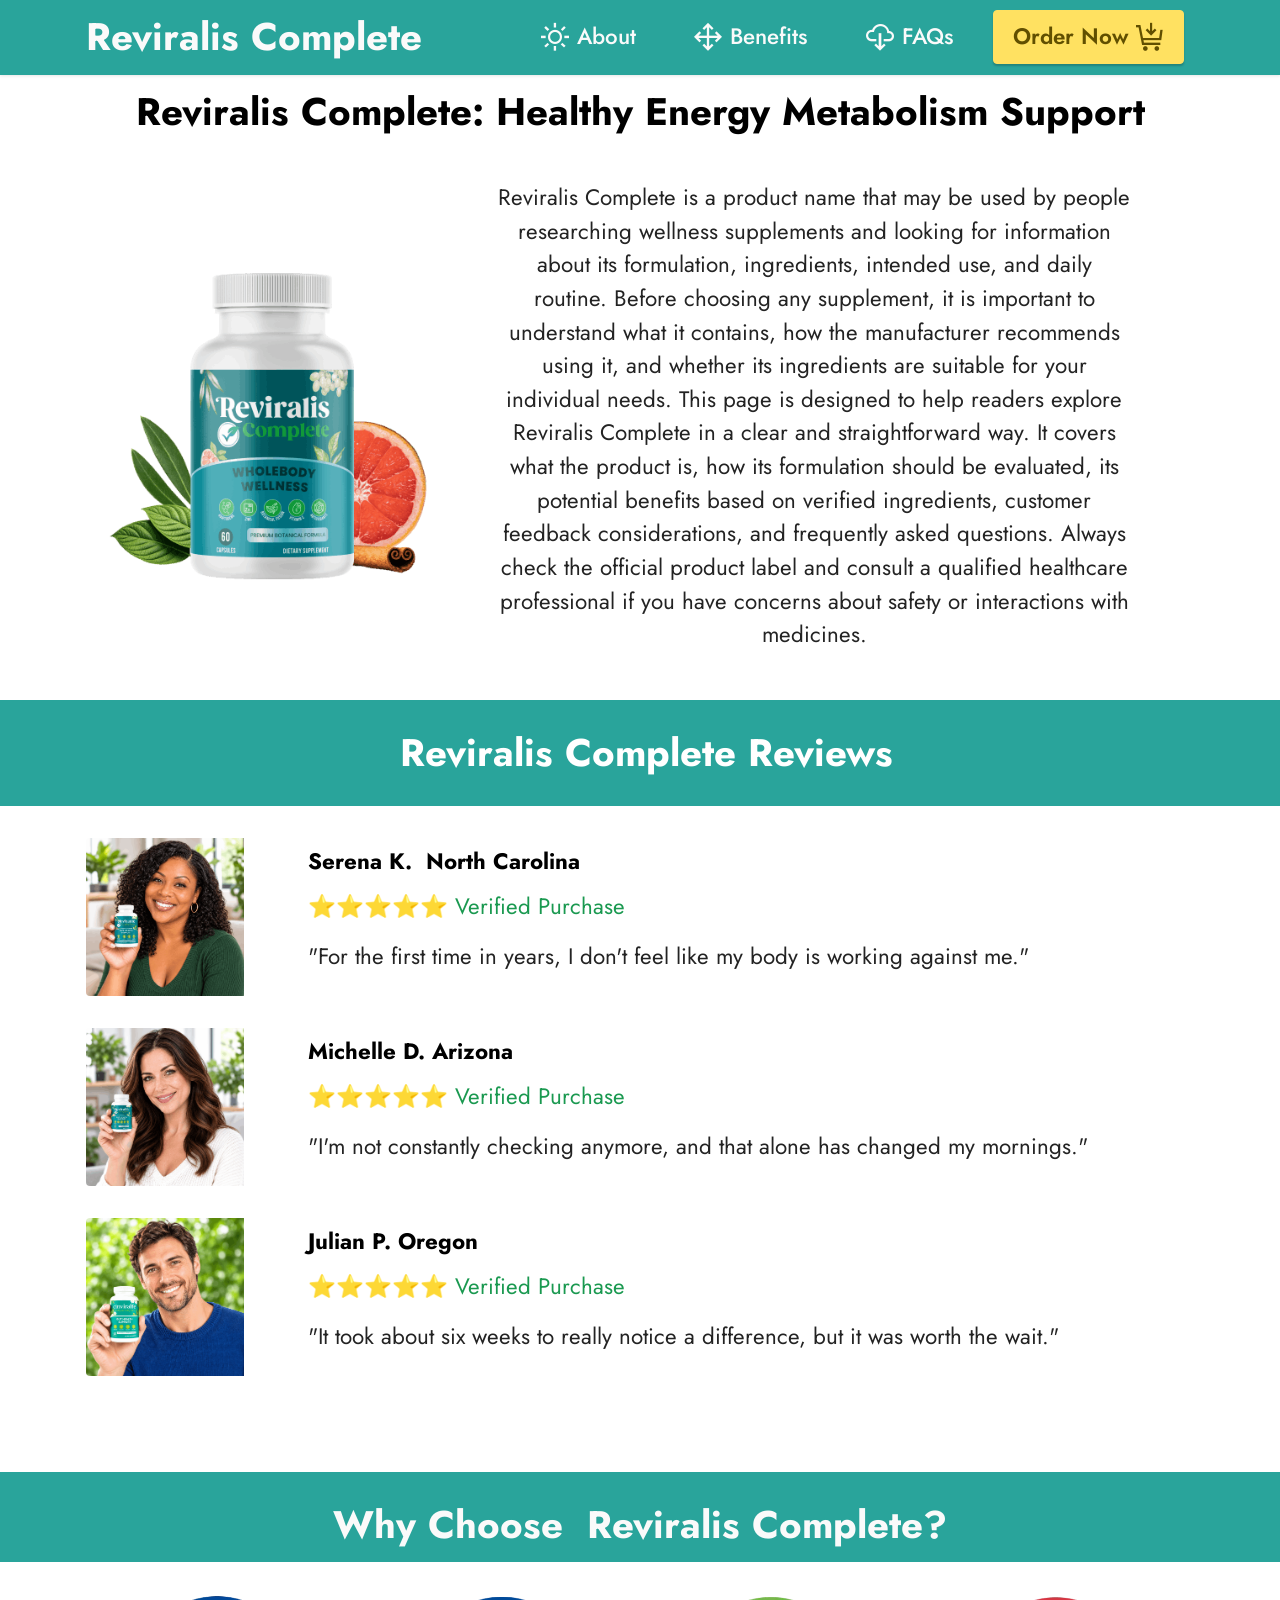
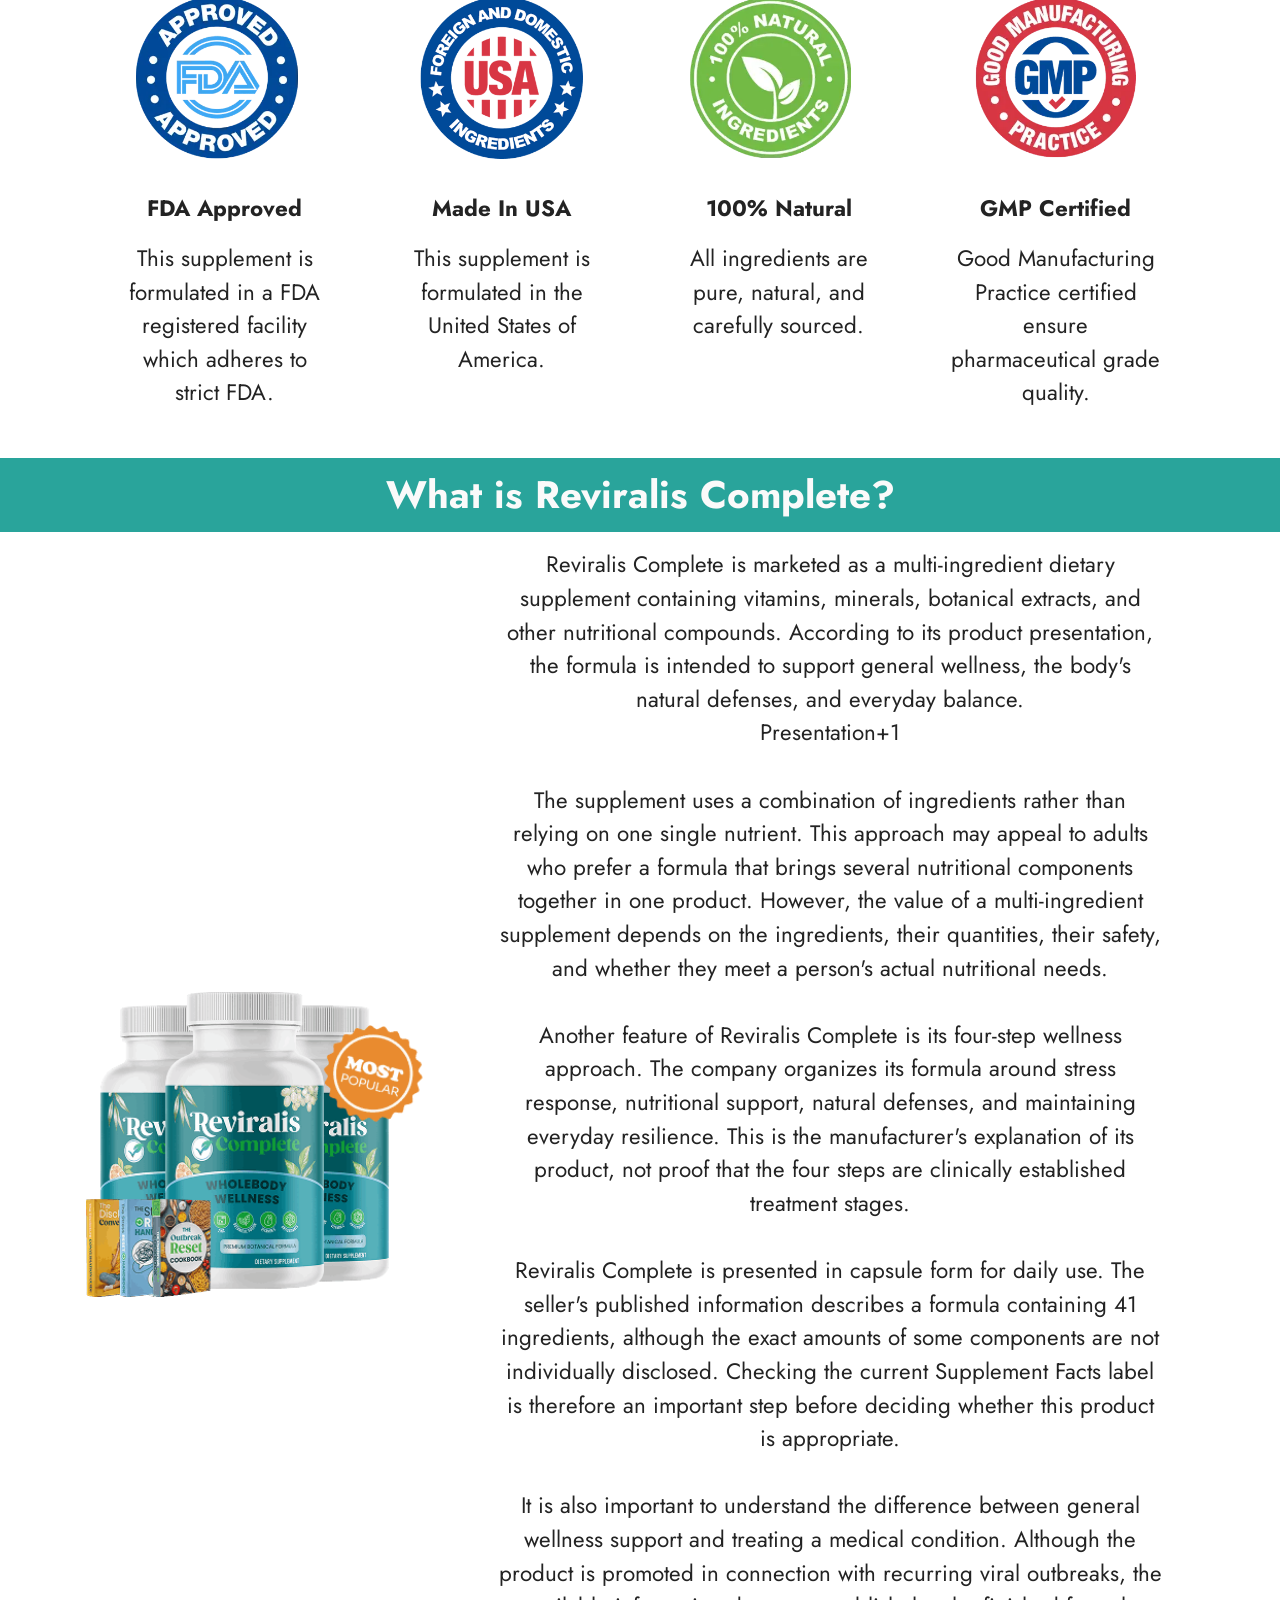
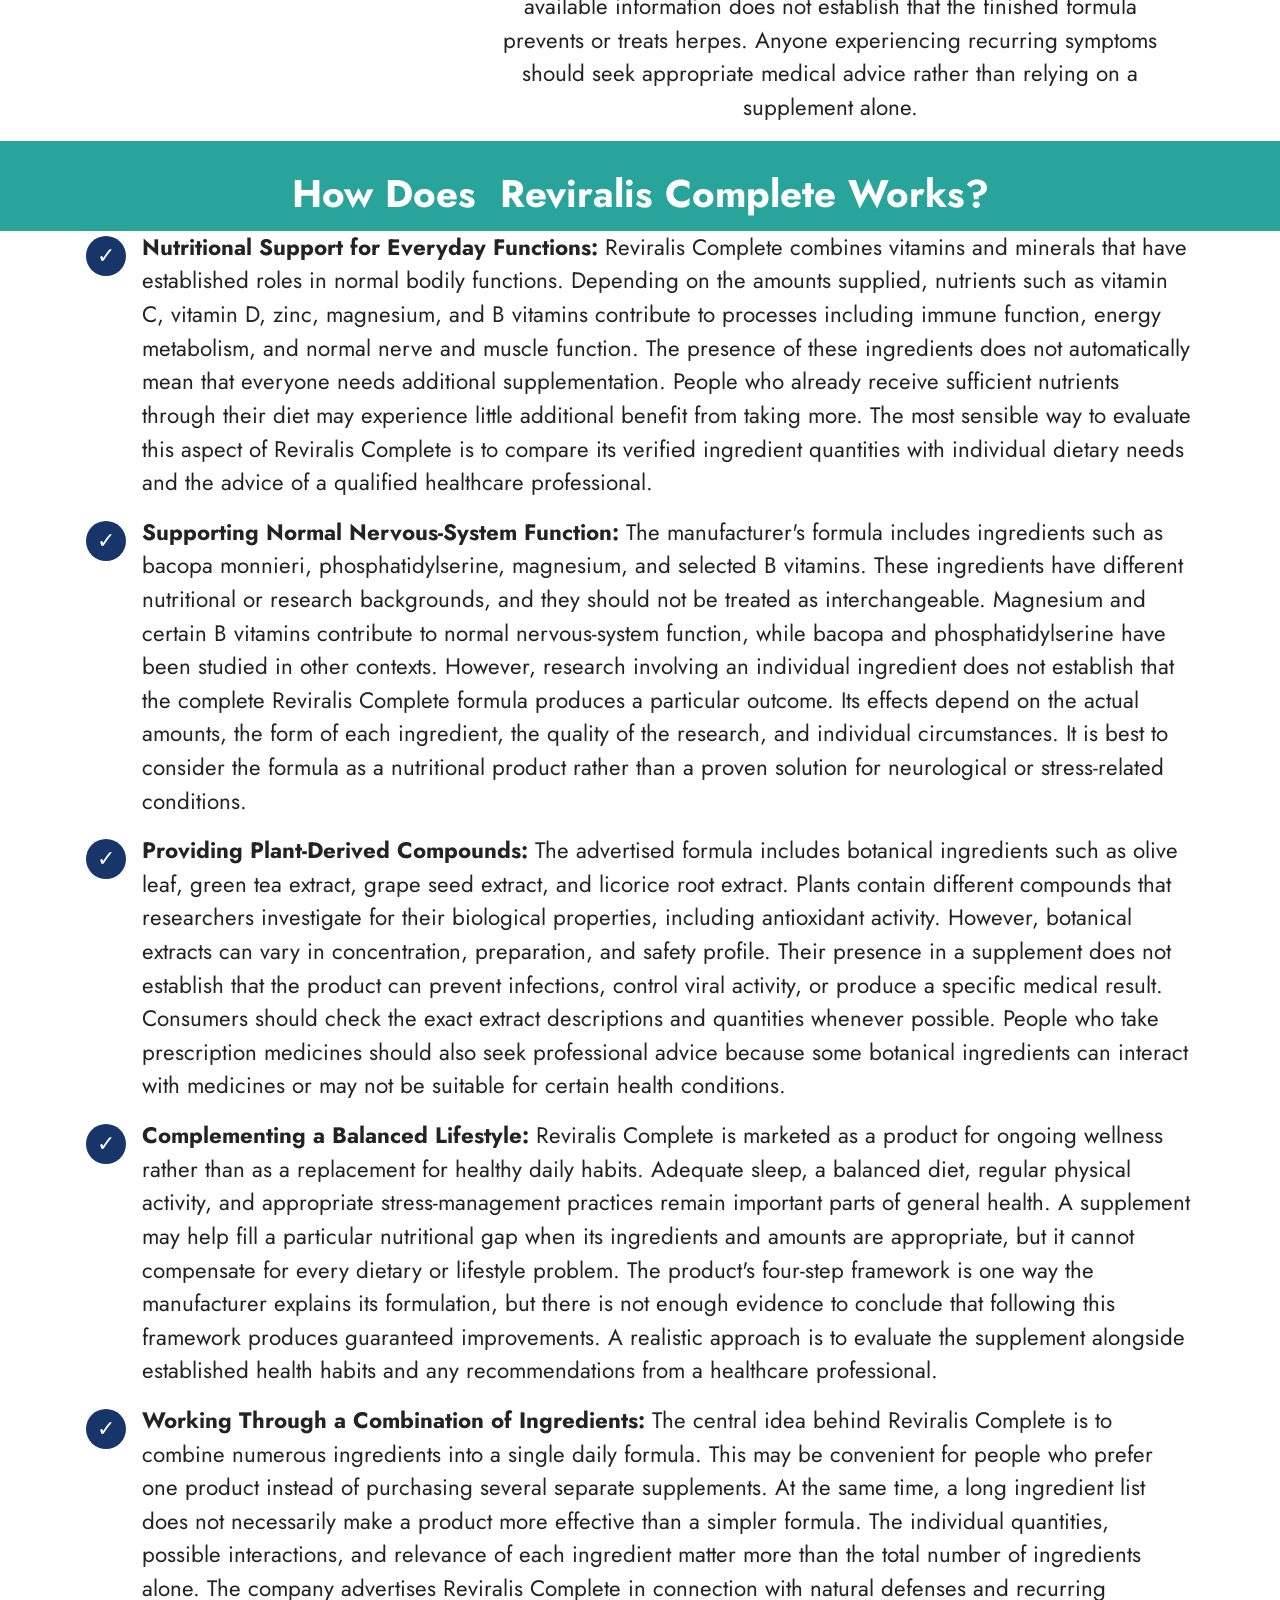
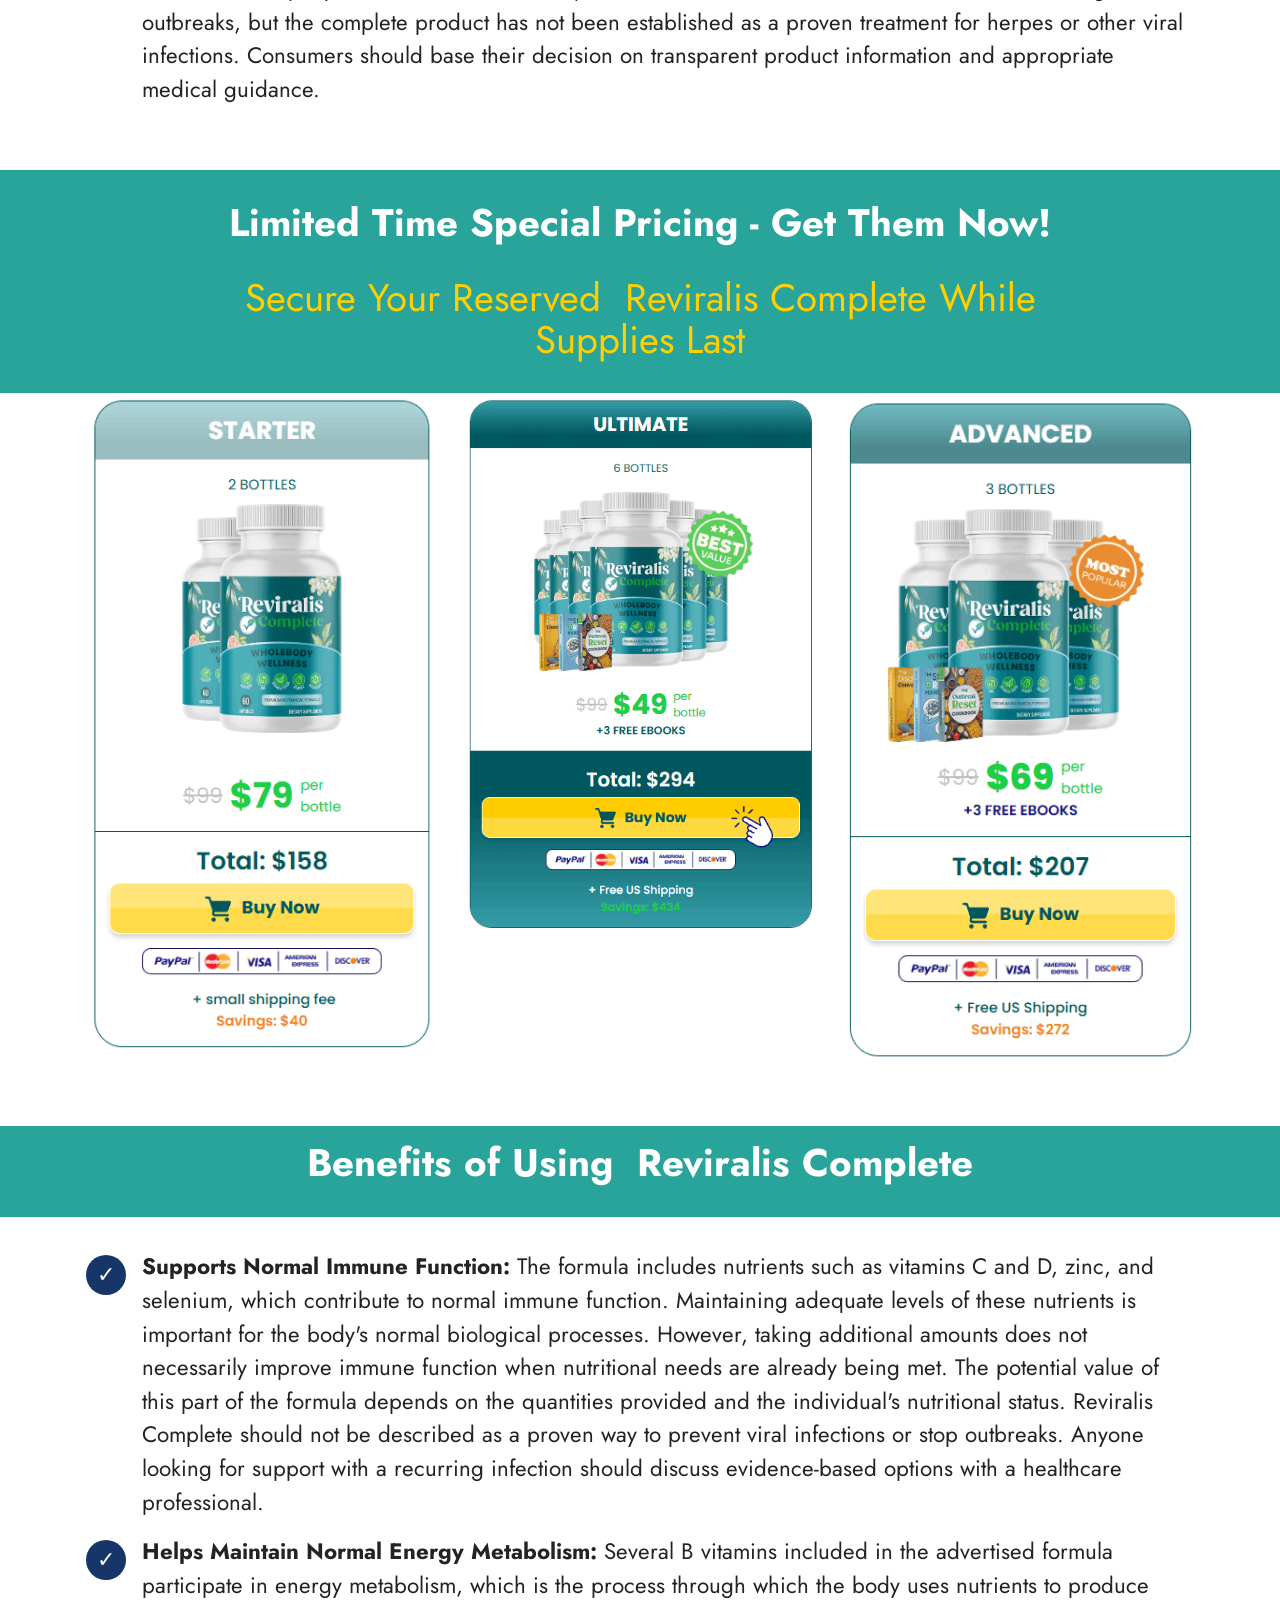
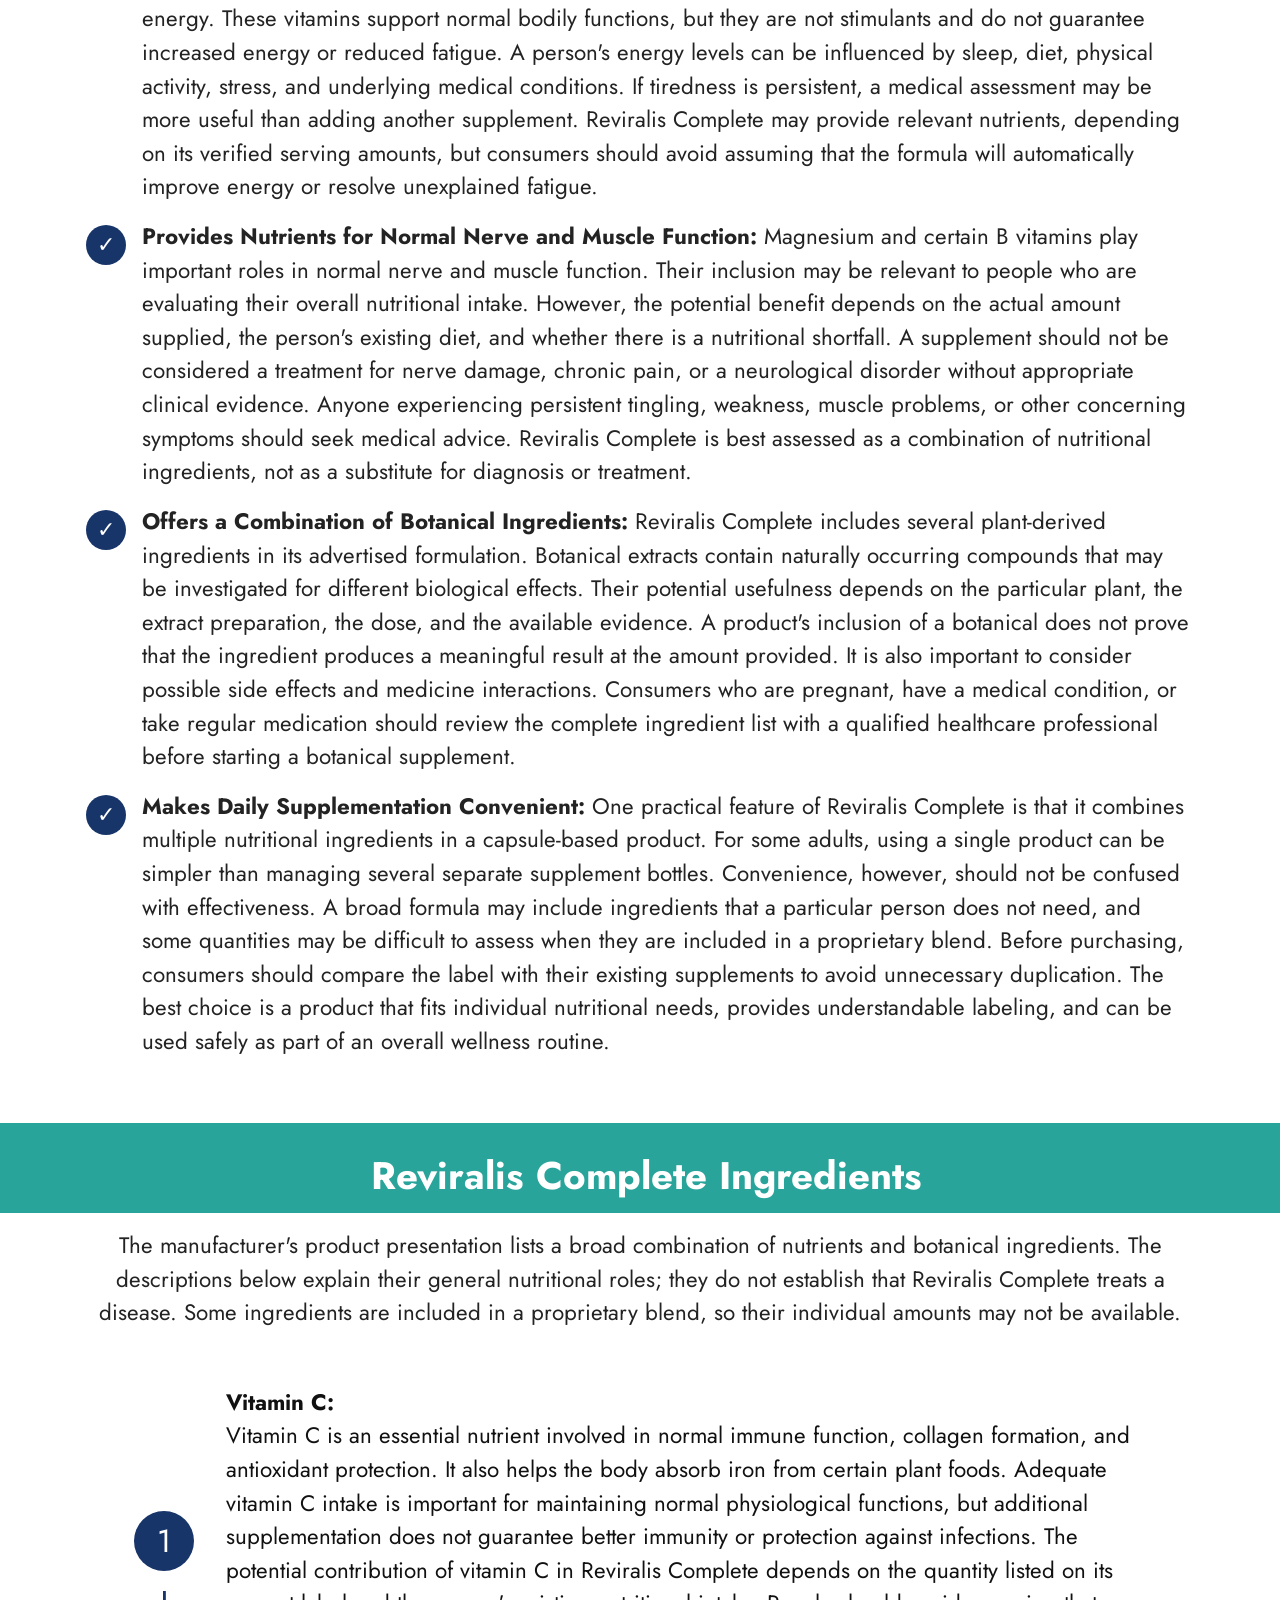
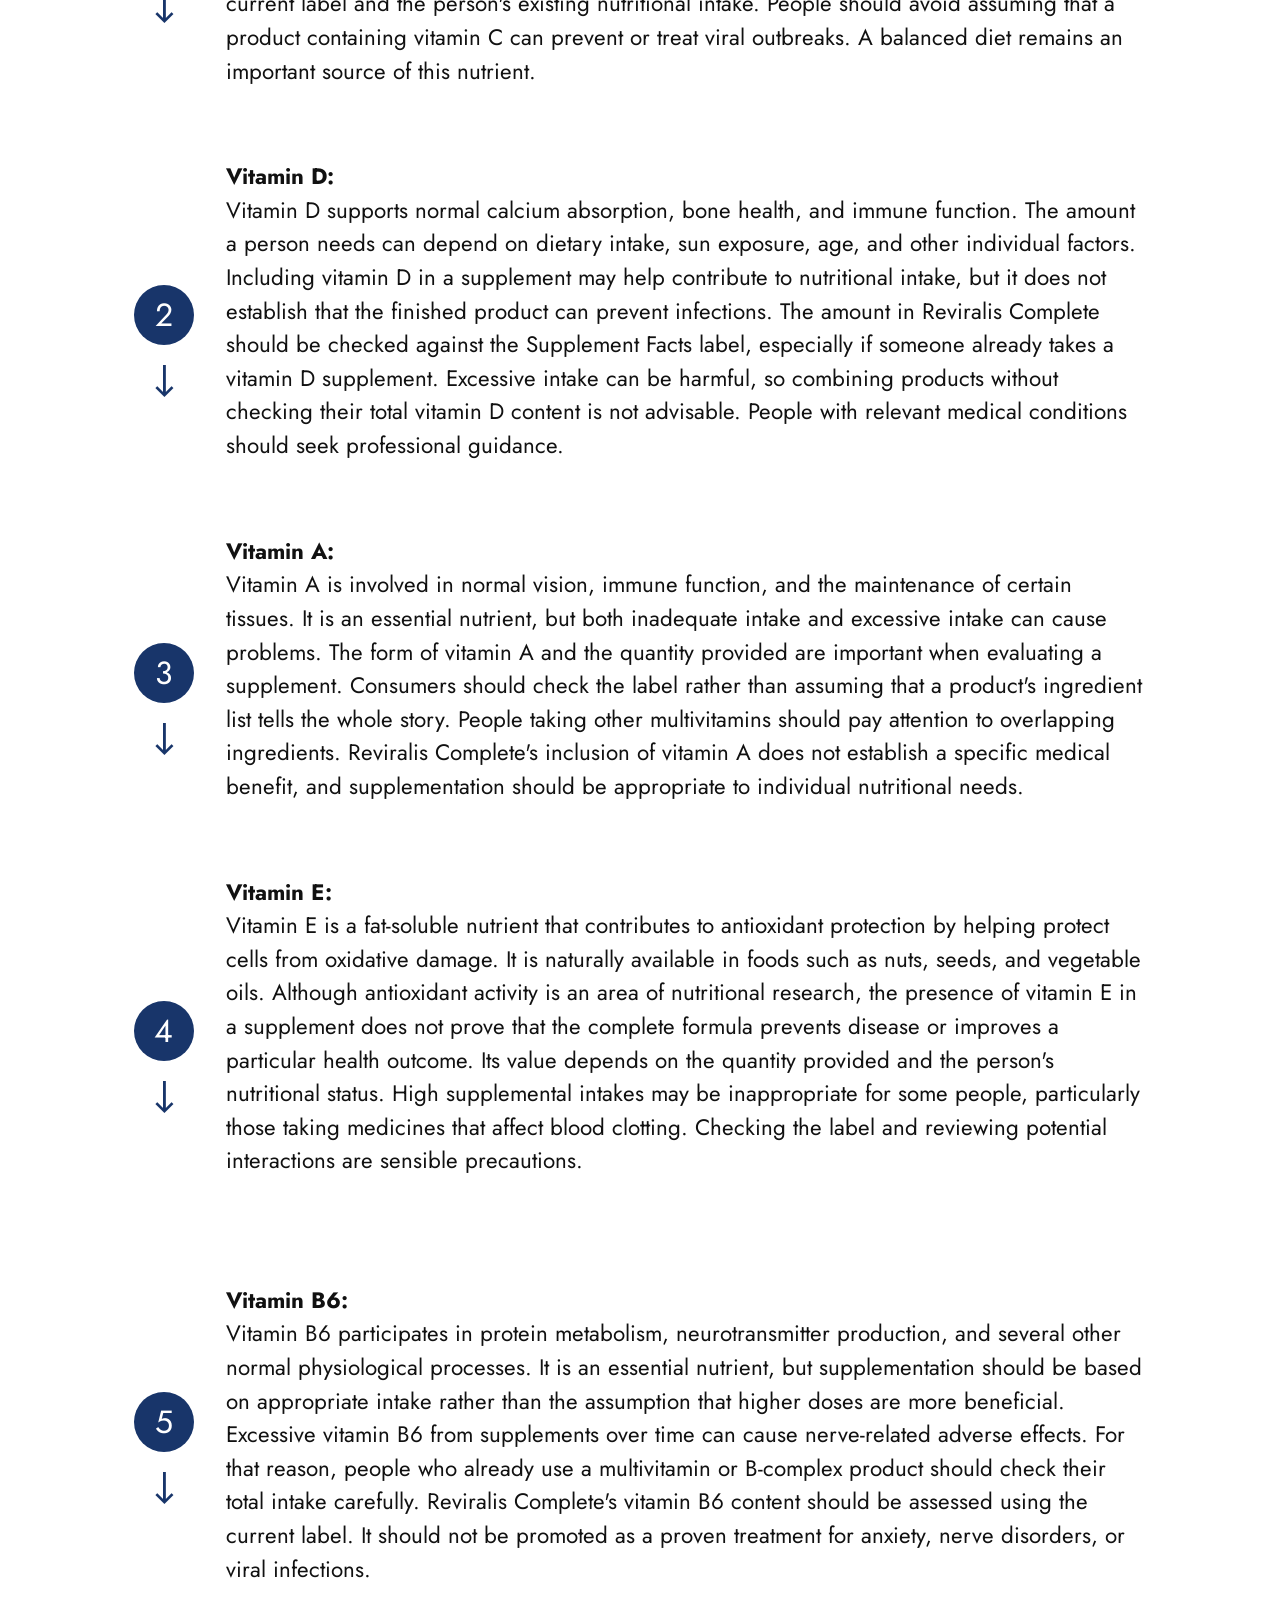
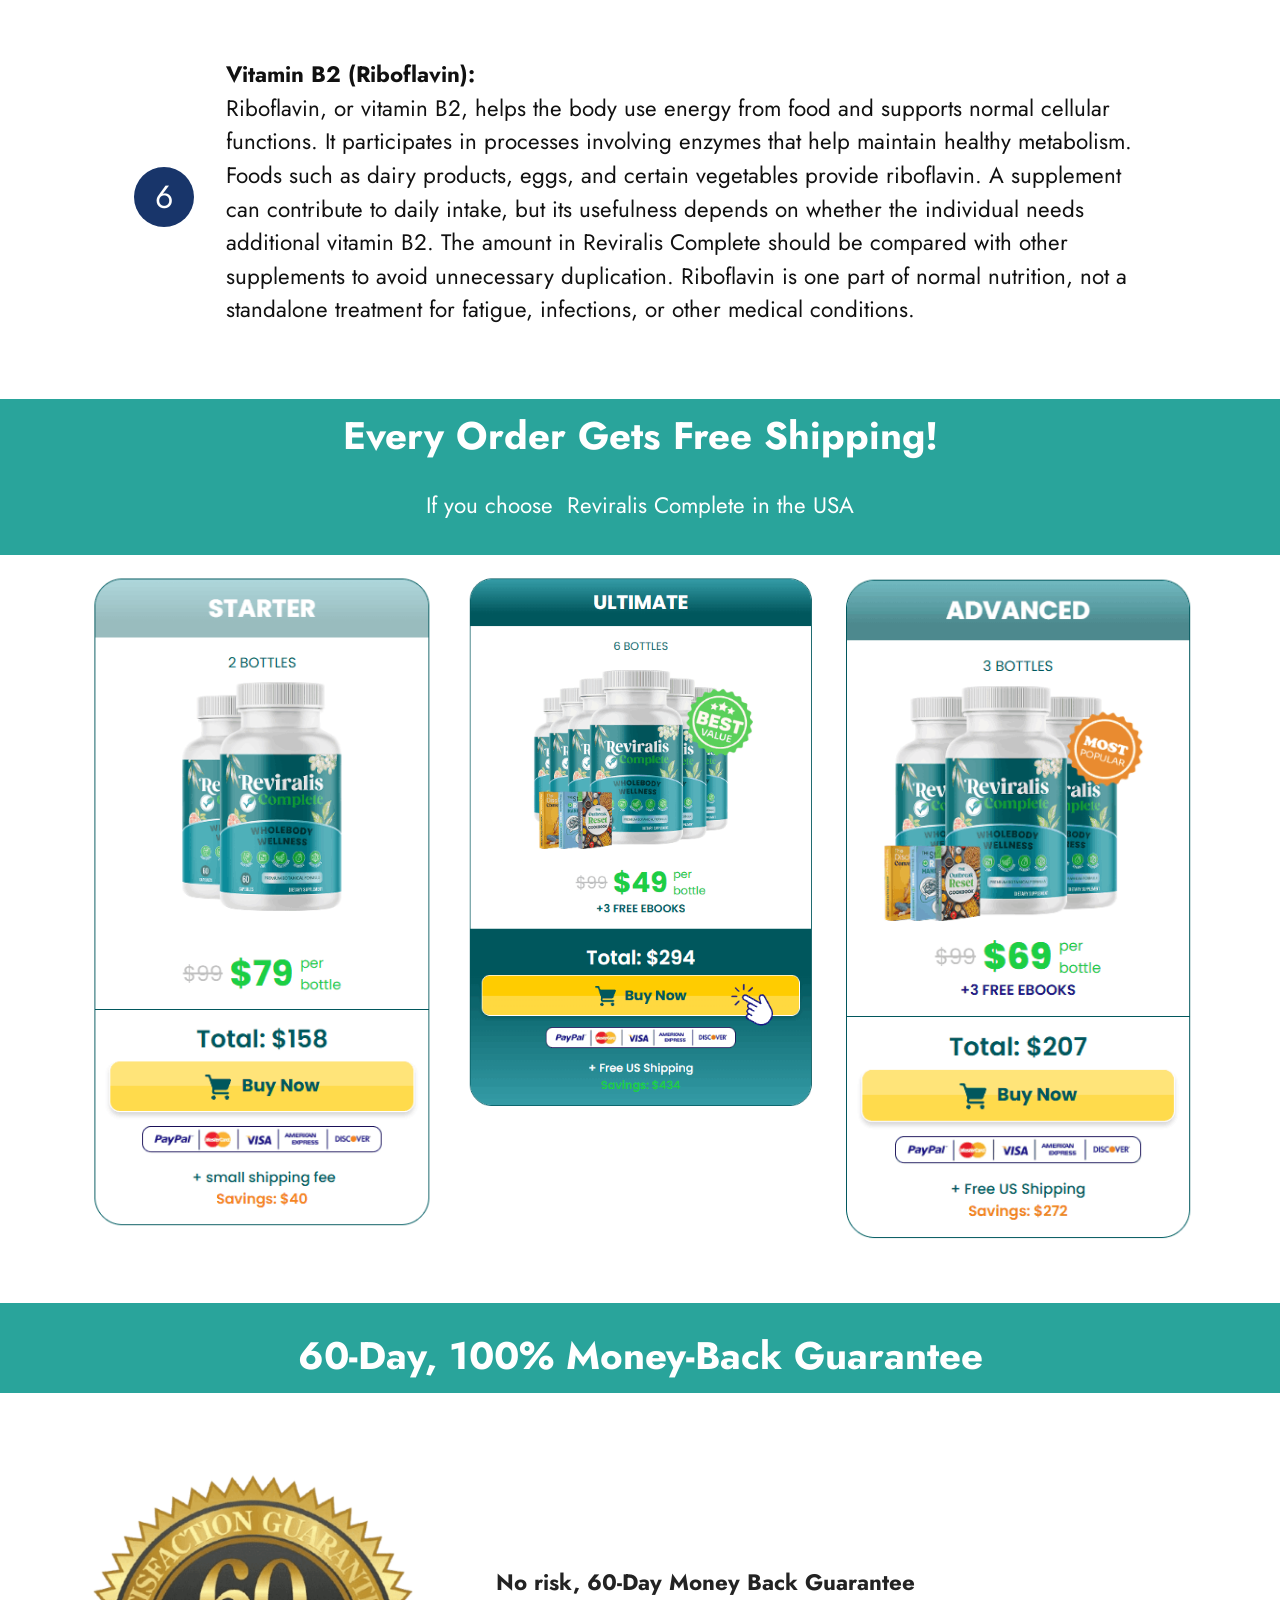
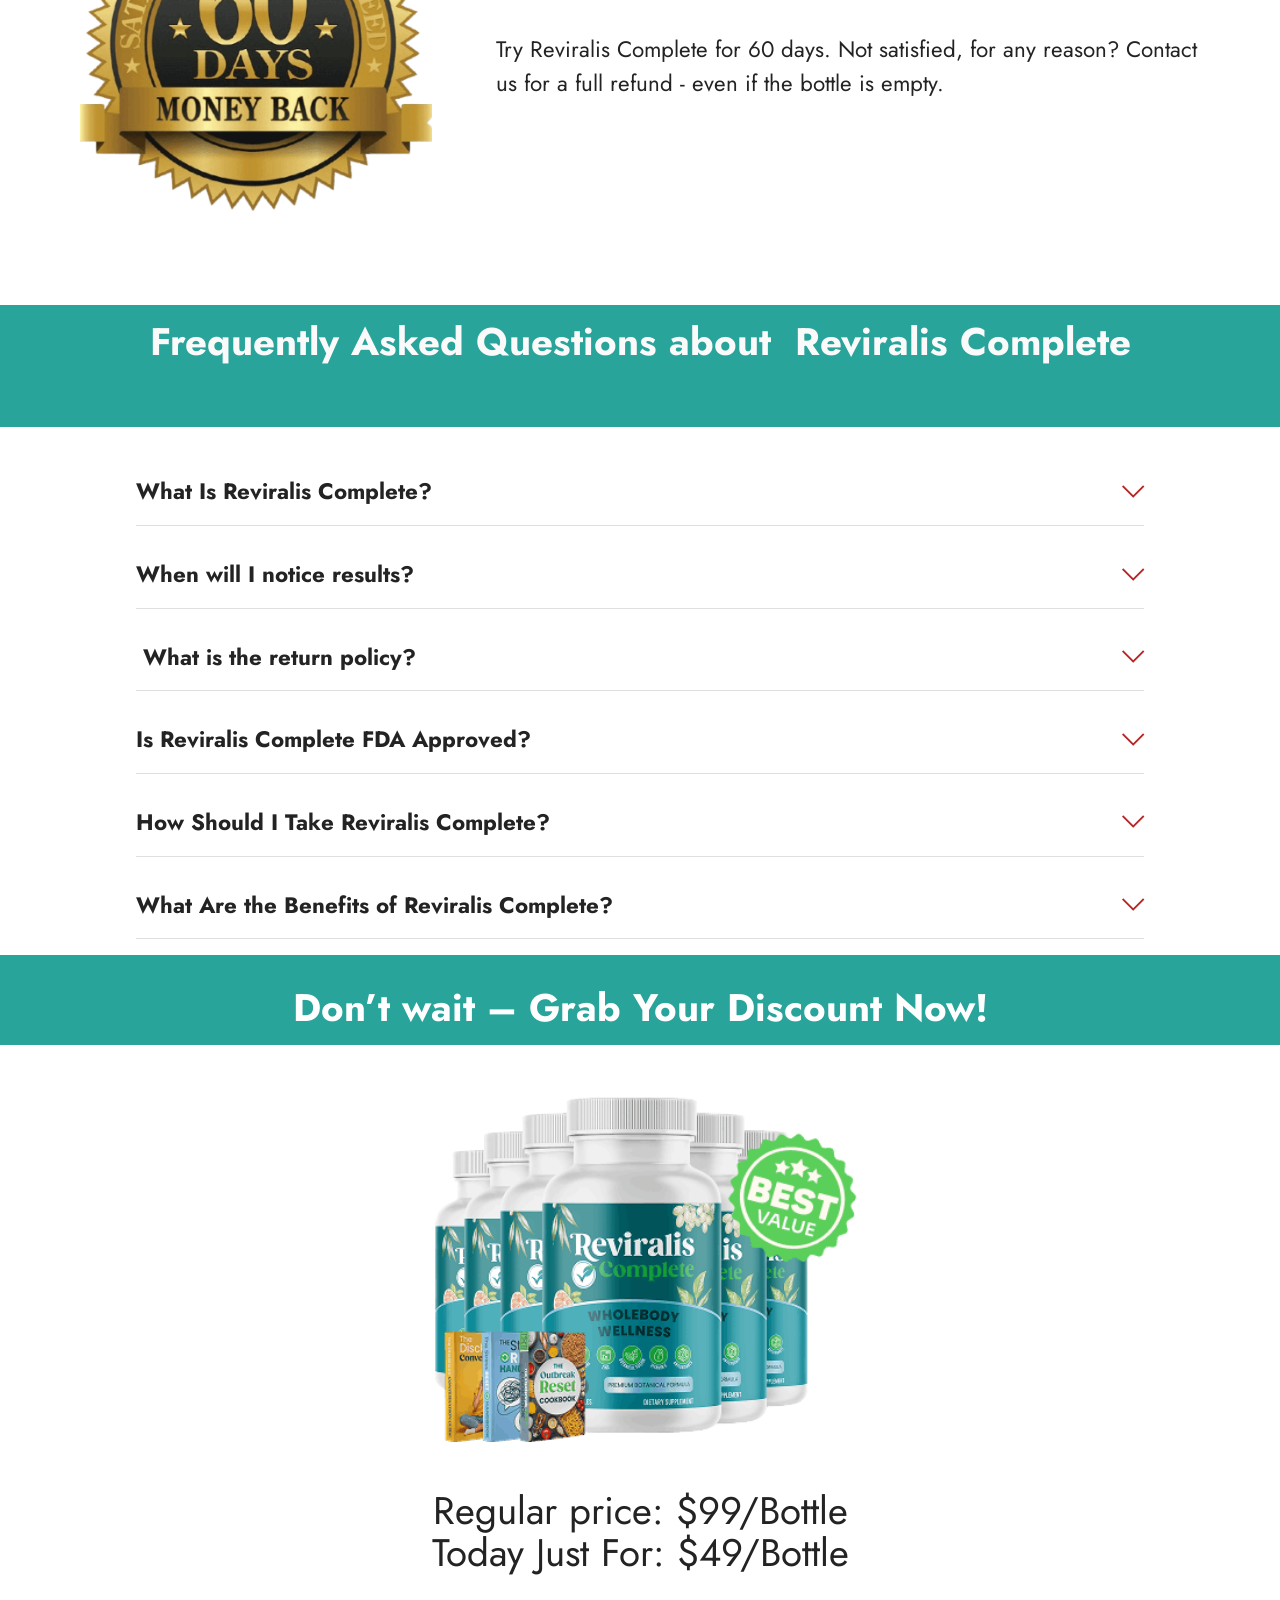
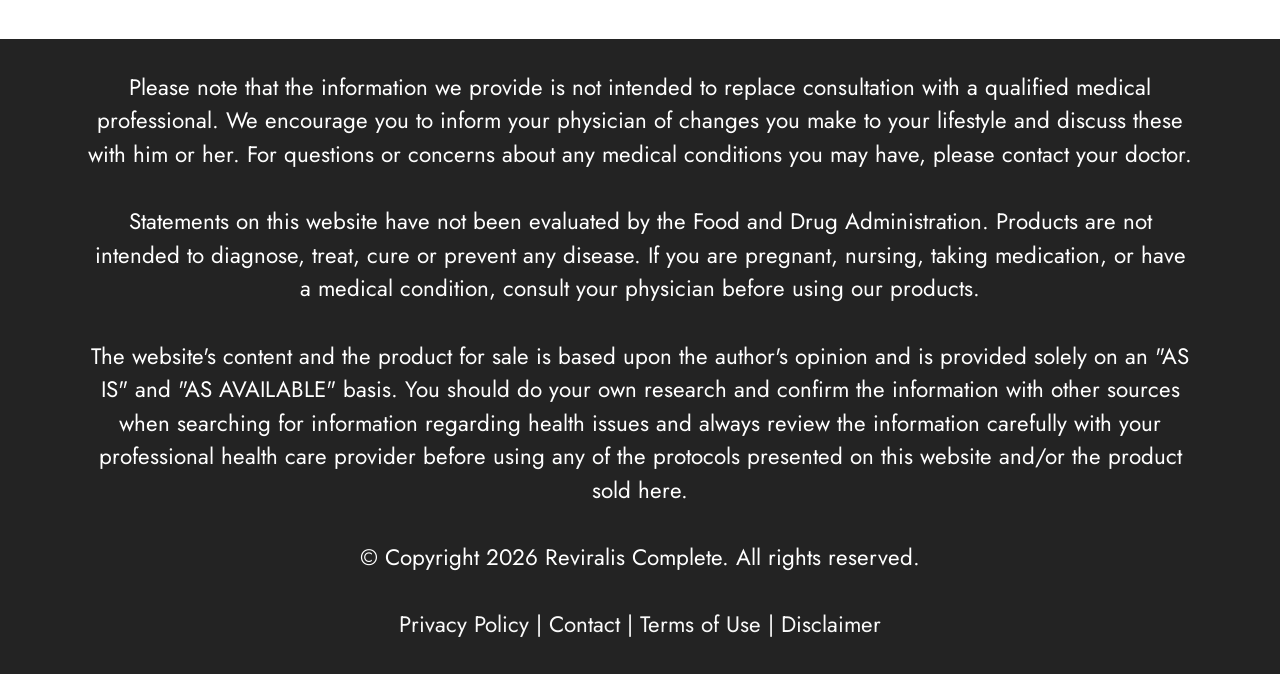
==== commit c651163a: "Update index.html" ====
--- a/index.html
+++ b/index.html
@@ -24,7 +24,8 @@
   <link rel="preload" href="https://fonts.googleapis.com/css?family=Jost:100,200,300,400,500,600,700,800,900,100i,200i,300i,400i,500i,600i,700i,800i,900i&display=swap" as="style" onload="this.onload=null;this.rel='stylesheet'">
   <noscript><link rel="stylesheet" href="https://fonts.googleapis.com/css?family=Jost:100,200,300,400,500,600,700,800,900,100i,200i,300i,400i,500i,600i,700i,800i,900i&display=swap"></noscript>
   <link rel="preload" as="style" href="assets/mobirise/css/mbr-additional.css?v=1t5IKS"><link rel="stylesheet" href="assets/mobirise/css/mbr-additional.css?v=1t5IKS" type="text/css">
-
+<meta name="google-site-verification" content="ojwFFrobrEAdesm8oLR1VNvsSXICQItrODOj1nC4V70" />
+<meta name="msvalidate.01" content="BFED78960371397816FDB9212DADB8CB" />
   
   
   <meta name="keywords" content="  Reviralis Complete,  Reviralis Complete,  Reviralis Complete supplement,   Reviralis Complete pills">
@@ -969,8 +970,8 @@
             </div>
         </div>
     </div>
-</section><section class="display-7" style="padding: 0;align-items: center;justify-content: center;flex-wrap: wrap;    align-content: center;display: flex;position: relative;height: 4rem;"><a href="https://mobiri.se/4815952" style="flex: 1 1;height: 4rem;position: absolute;width: 100%;z-index: 1;"><img alt="" style="height: 4rem;" src="[data-uri]"></a><p style="margin: 0;text-align: center;" class="display-7">&#8204;</p><a style="z-index:1" href="https://mobirise.com">Mobirise.com </a></section><script src="assets/bootstrap/js/bootstrap.bundle.min.js"></script>  <script src="assets/smoothscroll/smooth-scroll.js"></script>  <script src="assets/ytplayer/index.js"></script>  <script src="assets/dropdown/js/navbar-dropdown.js"></script>  <script src="assets/mbr-switch-arrow/mbr-switch-arrow.js"></script>  <script src="assets/theme/js/script.js"></script>  
+<script src="assets/bootstrap/js/bootstrap.bundle.min.js"></script>  <script src="assets/smoothscroll/smooth-scroll.js"></script>  <script src="assets/ytplayer/index.js"></script>  <script src="assets/dropdown/js/navbar-dropdown.js"></script>  <script src="assets/mbr-switch-arrow/mbr-switch-arrow.js"></script>  <script src="assets/theme/js/script.js"></script>  
   
   
 </body>
-</html>+</html>
